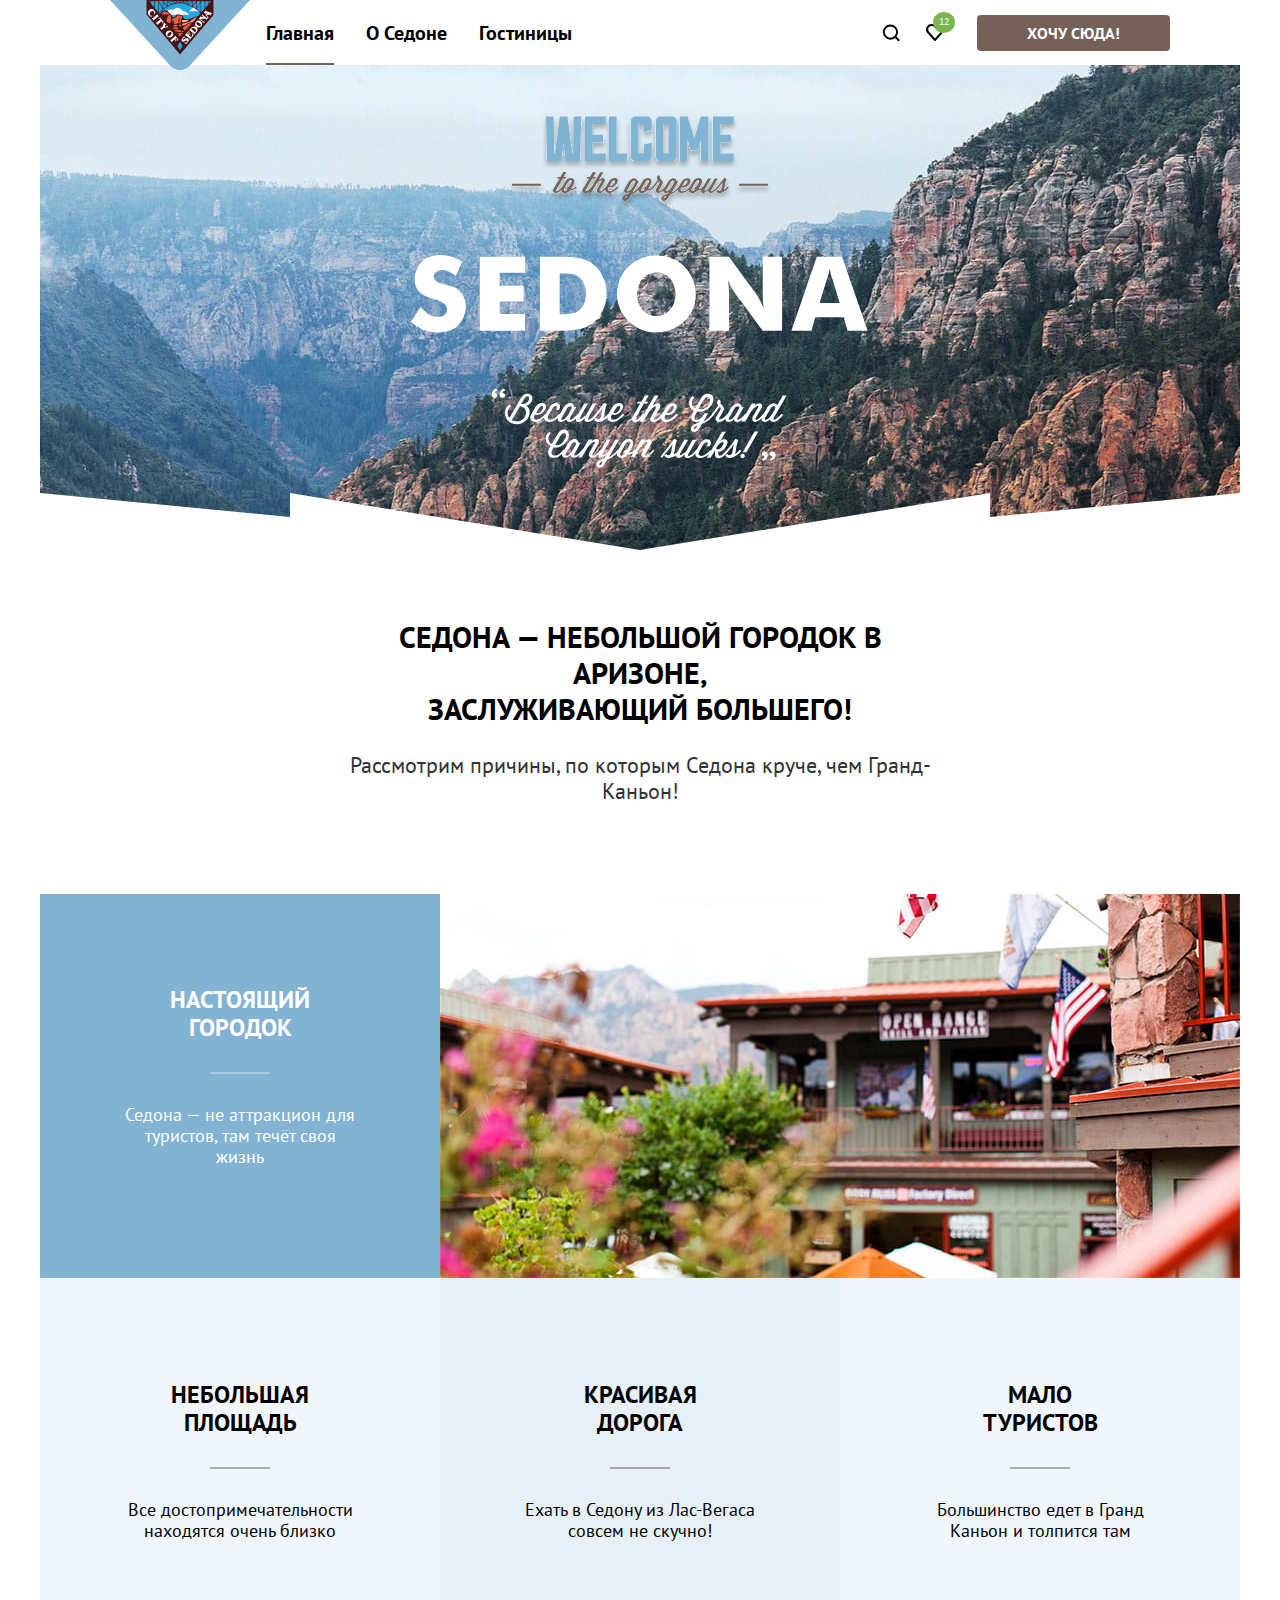
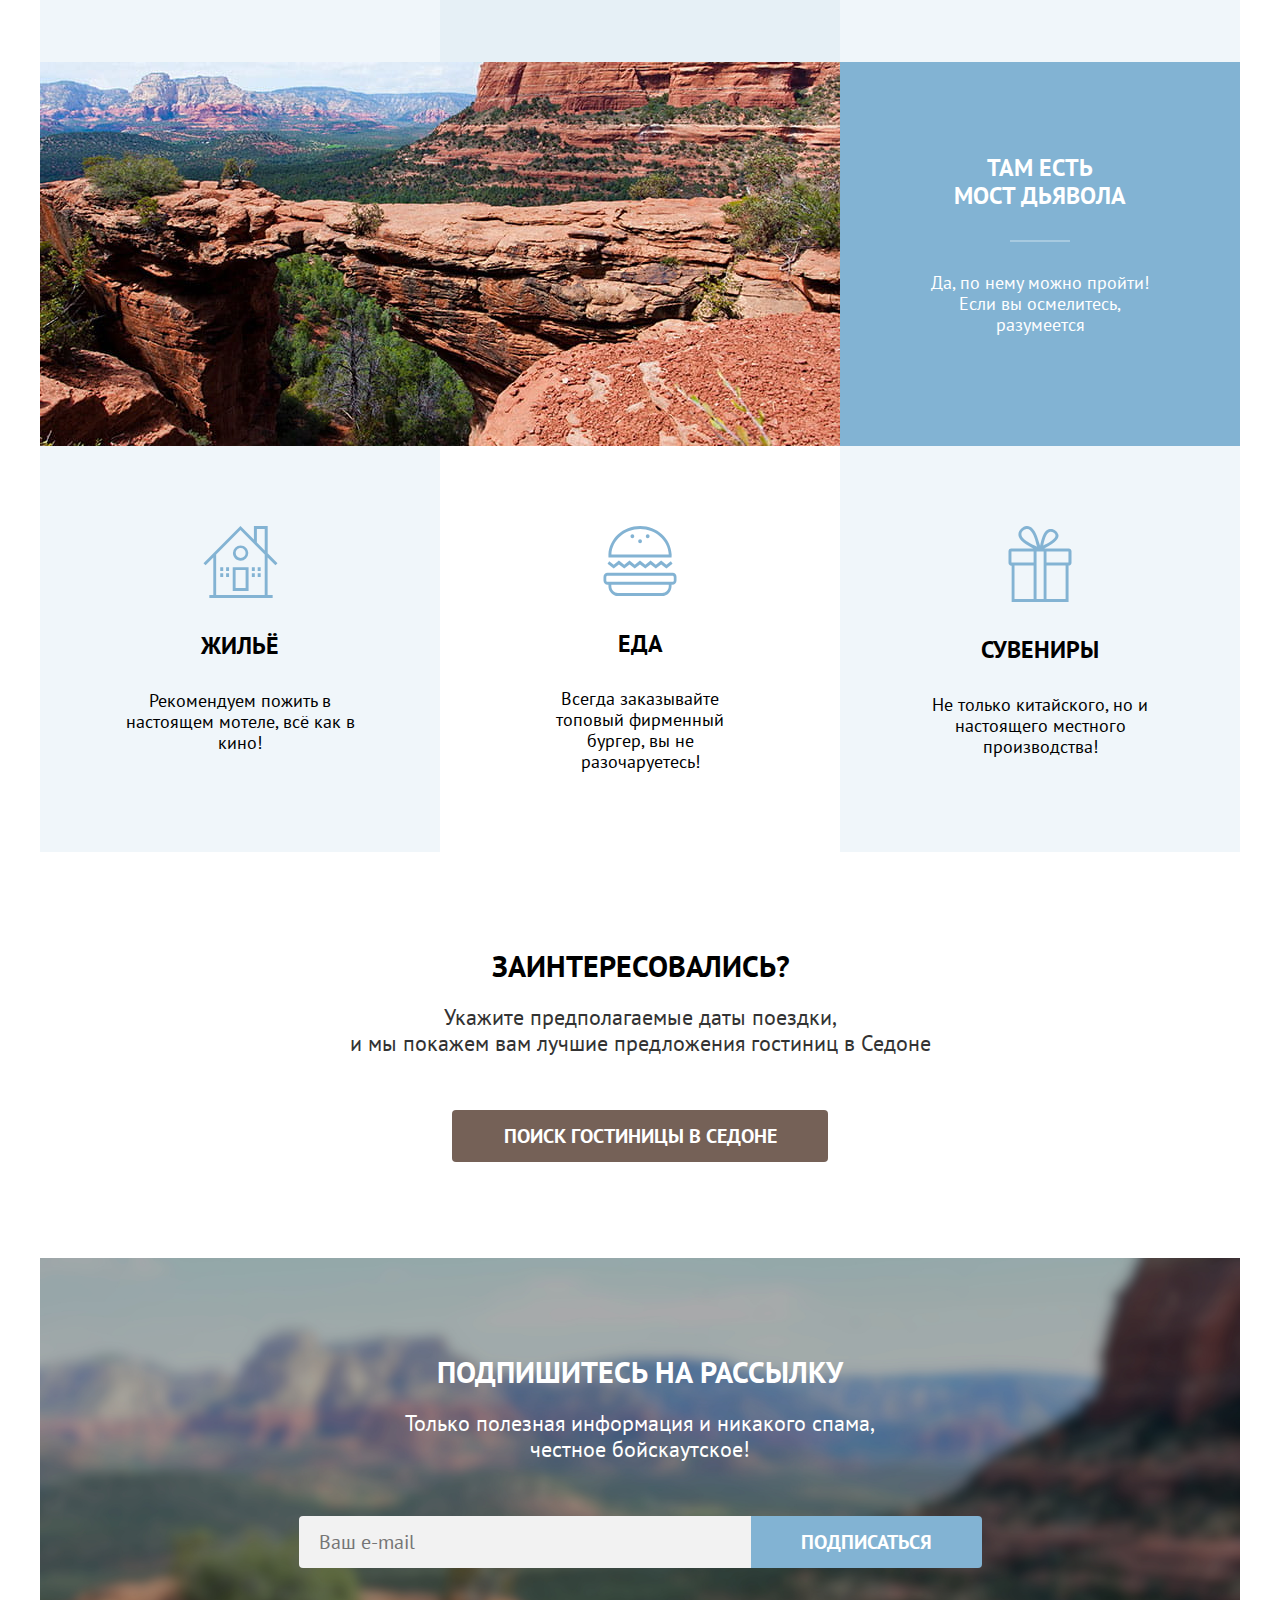
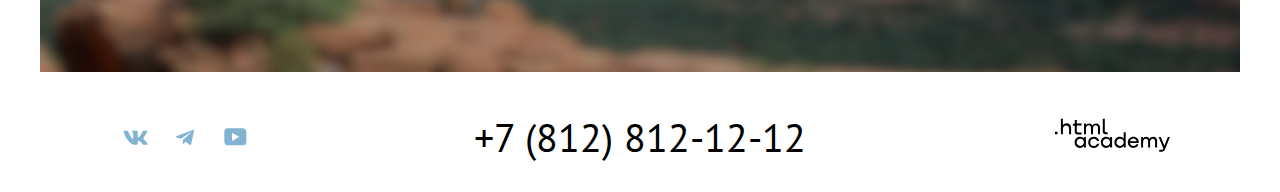
==== index.html @ 61e12a96 "Оформляет слайдер" ====
<!DOCTYPE html>
<html lang="ru">
  <head>
    <meta charset="utf-8" />
    <title>HTML Academy: Седона</title>
    <link rel="stylesheet" href="styles/styles.css" />
  </head>

  <body>
    <header class="main-header">
      <nav class="navigation">
        <ul class="navigation-list">
          <li class="navigation-item">
            <a class="main-header-logo" href="index.html">
              <img
                class="logo"
                src="images/logo-sedona.svg"
                width="140"
                height="70"
                alt="Логотип Седона"
              />
            </a>
          </li>
          <li class="navigation-item">
            <a class="navigation-link navigation-link-current" href="index.html"
              >Главная</a
            >
          </li>
          <li class="navigation-item">
            <a class="navigation-link" href="#">О Седоне</a>
          </li>
          <li class="navigation-item">
            <a class="navigation-link" href="catalog.html">Гостиницы</a>
          </li>
        </ul>
        <ul class="navigation-list navigation-user">
          <li class="navigation-item-icon">
            <a class="navigation-item-link navigation-link-search" href="#">
              <span class="visually-hidden">Поиск</span></a
            >
          </li>
          <li class="navigation-item-icon">
            <a class="navigation-item-link navigation-link-like" href="#"
              ><span class="visually-hidden">Лайк</span>
              <span class="number-green">12</span>
            </a>
          </li>
          <li class="navigation-item">
            <a class="navigation-link-button" href="#">Хочу сюда!</a>
          </li>
        </ul>
      </nav>
    </header>
    <main class="main-container main-index">
      <section class="hero">
        <img
          src="images/welcome.svg"
          width="458px"
          height="352px"
          alt="welcome to the gorgeous Sedona because the grand canyon sucks"
        />
      </section>
      <section class="about">
        <h2>
          Седона — небольшой городок в Аризоне,<br />
          заслуживающий большего!
        </h2>
        <p>Рассмотрим причины, по которым Седона круче, чем Гранд-Каньон!</p>
      </section>
      <section class="description">
        <ul class="description-list">
          <li class="description-item description-item-сity">
            <div class="wrapper-blue-description">
              <h3>Настоящий городок</h3>
              <p>Седона — не аттракцион для туристов, там течёт своя жизнь</p>
            </div>
          </li>
          <li class="description-photo">
            <img
              class="description-images"
              src="images/shop.jpg"
              width="800"
              height="384"
              alt="Заведение Седона"
            />
          </li>
          <li class="description-item-light description-item-square">
            <div class="wrapper-light-description">
              <h3>Небольшая площадь</h3>
              <p>Все достопримечательности находятся очень близко</p>
            </div>
          </li>
          <li class="description-item-light description-item-road">
            <div class="wrapper-light-description">
              <h3>
                Красивая<br />
                дорога
              </h3>
              <p>Ехать в Седону из Лас-Вегаса совсем не скучно!</p>
            </div>
          </li>
          <li class="description-item-light description-item-tourists">
            <div class="wrapper-light-description">
              <h3>
                Мало<br />
                туристов
              </h3>
              <p>Большинство едет в Гранд Каньон и толпится там</p>
            </div>
          </li>
          <li class="description-foto">
            <img
              class="description-images"
              src="images/rock.jpg"
              width="800"
              height="384"
              alt="Горы Седона"
            />
          </li>
          <li class="description-item description-item-bridge">
            <div class="wrapper-blue-description">
              <h3>Там есть <br />мост дьявола</h3>
              <p>Да, по нему можно пройти! Если вы осмелитесь, разумеется</p>
            </div>
          </li>
        </ul>
        <ul class="privilege-list">
          <li class="privilege-item privilege-item-home">
            <img
              src="images/advantages-house.svg"
              class="advantages-image"
              width="75px"
              height="72px"
              alt="home"
            />
            <h3>Жильё</h3>
            <p>Рекомендуем пожить в настоящем мотеле, всё как в кино!</p>
          </li>
          <li class="privilege-item privilege-item-food">
            <img
              src="images/advantages-food.svg"
              class="advantages-image"
              width="74px"
              height="70px"
              alt="food"
            />
            <h3>Еда</h3>
            <p>
              Всегда заказывайте топовый фирменный бургер, вы не разочаруетесь!
            </p>
          </li>
          <li class="privilege-item privilege-item-souvenirs">
            <img
              src="images/advantages-souvenirs.svg"
              class="advantages-image"
              width="64px"
              height="76px"
              alt="souvenirs"
            />
            <h3>Сувениры</h3>
            <p>Не только китайского, но и настоящего местного производства!</p>
          </li>
        </ul>
      </section>
      <section class="search">
        <h2>Заинтересовались?</h2>
        <p>
          Укажите предполагаемые даты поездки,<br />и мы покажем вам лучшие
          предложения гостиниц в Седоне
        </p>
        <a class="search-catalog" href="catalog.html">
          Поиск гостиницы в Седоне
        </a>
      </section>
      <section class="subscription">
        <h2>Подпишитесь на рассылку</h2>
        <p>
          Только полезная информация и никакого спама,<br />
          честное бойскаутское!
        </p>
        <form
          class="subscription-form"
          action="https://echo.htmlacademy.ru"
          method="post"
        >
          <label class="label-email">
            <input
              type="email"
              class="field"
              placeholder="Ваш e-mail"
              required
            />
            <button type="submit" class="subscription-button">
              Подписаться
            </button>
          </label>
        </form>
      </section>
    </main>
    <footer class="main-footer">
      <section class="footer-social">
        <ul class="footer-social-list">
          <li class="footer-social-item footer-social-vk">
            <a class="button-vk-footer button-footer" href="#">
              <svg
                aria-hidden="true"
                focusable="false"
                width="25"
                height="15"
                viewBox="0 0 25 15"
                fill="none"
                xmlns="http://www.w3.org/2000/svg"
              >
                <path
                  class="footer-icon-vk"
                  fill-rule="evenodd"
                  clip-rule="evenodd"
                  d="M24.12 1.8c.16-.54 0-.94-.8-.94H20.7c-.67 0-.98.34-1.15.73 0 0-1.33 3.2-3.22 5.27-.61.6-.9.8-1.23.8-.16 0-.41-.2-.41-.75v-5.1c0-.66-.19-.95-.74-.95H9.82c-.42 0-.67.3-.67.59 0 .62.95.76 1.04 2.51v3.8c0 .83-.15.98-.48.98-.9 0-3.06-3.2-4.34-6.88-.25-.72-.5-1-1.18-1H1.57c-.75 0-.9.34-.9.73 0 .68.89 4.07 4.14 8.55 2.17 3.06 5.23 4.72 8 4.72 1.68 0 1.88-.37 1.88-1v-2.32c0-.74.16-.88.7-.88.38 0 1.05.19 2.6 1.66 1.79 1.75 2.08 2.54 3.08 2.54h2.63c.75 0 1.12-.37.9-1.1-.23-.72-1.08-1.77-2.2-3.02-.62-.71-1.54-1.48-1.82-1.86-.39-.5-.28-.71 0-1.15 0 0 3.2-4.42 3.54-5.93Z"
                  fill="#83B3D3"
                />
              </svg>
              <span class="visually-hidden">Вконтакте</span>
            </a>
          </li>
          <li class="footer-social-item footer-social-telegramm">
            <a class="button-telegramm-footer button-footer" href="#">
              <svg
                aria-hidden="true"
                focusable="false"
                width="18"
                height="16"
                viewBox="0 0 18 16"
                fill="none"
                xmlns="http://www.w3.org/2000/svg"
              >
                <path
                  class="footer-icon-telegramm"
                  d="M16.79.96.84 7.1c-1.09.44-1.08 1.05-.2 1.32l4.1 1.28 9.47-5.98c.44-.27.85-.13.52.17l-7.68 6.93-.28 4.22c.41 0 .6-.2.83-.41l1.99-1.94 4.13 3.06c.77.42 1.31.2 1.5-.71l2.72-12.8c.28-1.1-.43-1.61-1.16-1.28Z"
                  fill="#83B3D3"
                />
              </svg>
              <span class="visually-hidden">Телеграмм</span>
            </a>
          </li>
          <li class="footer-social-item footer-social-youtube">
            <a class="button-youtube-footer button-footer" href="#">
              <svg
                aria-hidden="true"
                focusable="false"
                width="23"
                height="18"
                viewBox="0 0 23 18"
                fill="none"
                xmlns="http://www.w3.org/2000/svg"
              >
                <path
                  class="footer-icon-youtube"
                  d="M18.94.36H3.51C1.65.36.33 1.95.33 3.76v10.09c0 1.91 1.32 3.5 3.18 3.5h15.65c1.64 0 3.17-1.59 3.17-3.4V3.76c-.22-1.8-1.53-3.4-3.39-3.4ZM7.99 12.89V4.82l7.34 4.04-7.34 4.03Z"
                  fill="#83B3D3"
                />
              </svg>
              <span class="visually-hidden">Ютуб</span>
            </a>
          </li>
        </ul>
        <div class="footer-contacts-address">
          <a class="footer-contacts-address-phone" href="tel:+78128121212">
            +7 (812) 812-12-12
          </a>
        </div>
        <div class="footer-link">
          <a class="htmlacademy-link" href="https://htmlacademy.ru/">
            <svg
              aria-hidden="true"
              focusable="false"
              width="115"
              height="34"
              viewBox="0 0 115 34"
              fill="none"
              xmlns="http://www.w3.org/2000/svg"
            >
              <path
                class="logo-link-footer"
                d="M0 13.72v2.6h2.5v-2.6H0ZM11.6 5.32c-1.6 0-2.8.7-3.6 1.7h-.1V.82h-2v15.5h2v-5.3c0-2.1 1.3-3.6 3.3-3.6 1.8 0 2.9 1.4 2.9 3.2v5.7h2v-6.1c.1-3-1.8-4.9-4.5-4.9ZM26.6 5.62h-4.8v-3.7h-2v3.8h-1.9v2h1.9v6c0 1.7 1 2.7 2.7 2.7h4.1v-2h-3.7c-.7 0-1.1-.4-1.1-1.1v-5.7h4.8v-2ZM41.1 5.42c-1.6 0-2.9.8-3.5 2.1h-.1c-.6-1.2-1.8-2.1-3.4-2.1-1.4 0-2.5.8-3.1 1.8h-.1v-1.6H29v10.6h2v-5.4c0-2 1-3.5 2.6-3.5 1.5 0 2.4 1 2.4 2.6v6.3h2v-5.6c0-2.4 1.4-3.3 2.6-3.3 1.5 0 2.4 1 2.4 2.6v6.3h2v-6.5c.1-2.5-1.4-4.3-3.9-4.3ZM47.8 13.52c0 1.7 1 2.7 2.8 2.7h2v-2h-1.7c-.7 0-1.1-.4-1.1-1.1V.82h-2v12.7ZM28.9 20.52c-.9-1.1-2.2-1.8-3.9-1.8-3.1 0-5.4 2.3-5.4 5.6s2.3 5.6 5.4 5.6c1.8 0 3-.8 3.8-1.9h.1v1.6h2v-10.6h-2v1.5Zm-3.6 7.4c-2.2 0-3.6-1.6-3.6-3.6s1.4-3.6 3.6-3.6 3.6 1.6 3.6 3.6c0 1.9-1.4 3.6-3.6 3.6ZM44.2 22.82c-.5-2.4-2.6-4.1-5.4-4.1a5.4 5.4 0 0 0-5.6 5.6c0 3.1 2.2 5.6 5.6 5.6 2.8 0 4.9-1.8 5.4-4.2h-2.1a3.4 3.4 0 0 1-3.3 2.3c-2.2 0-3.6-1.6-3.6-3.6s1.4-3.6 3.6-3.6c1.6 0 2.8 1 3.3 2.2h2.1v-.2ZM55.1 20.52c-.9-1.1-2.2-1.8-3.9-1.8-3.1 0-5.4 2.3-5.4 5.6s2.3 5.6 5.4 5.6c1.8 0 3-.8 3.8-1.9h.1v1.6h2v-10.6h-2v1.5Zm-3.6 7.4c-2.2 0-3.6-1.6-3.6-3.6s1.4-3.6 3.6-3.6 3.6 1.6 3.6 3.6c0 1.9-1.5 3.6-3.6 3.6ZM68.7 20.62c-.9-1.1-2.2-1.9-3.9-1.9-3.1 0-5.4 2.3-5.4 5.6s2.2 5.6 5.4 5.6c1.7 0 3-.8 3.8-1.8h.1v1.5h2v-15.4h-2v6.4Zm-3.6 7.3c-2.2 0-3.6-1.6-3.6-3.6s1.4-3.6 3.6-3.6 3.6 1.6 3.6 3.6c-.1 2-1.5 3.6-3.6 3.6ZM78.3 18.72c-3.3 0-5.5 2.5-5.5 5.6 0 3 2.1 5.6 5.5 5.6 2.5 0 4.5-1.3 5.2-3.6h-2.1c-.5 1-1.6 1.6-3 1.6-1.9 0-3.3-1.3-3.4-2.9h8.8c.2-3.6-2-6.3-5.5-6.3Zm0 1.9c1.7 0 3 1 3.3 2.6h-6.5c.3-1.5 1.5-2.6 3.2-2.6ZM98.2 18.72c-1.6 0-2.9.8-3.6 2h-.1c-.6-1.2-1.8-2-3.4-2-1.4 0-2.5.7-3.1 1.8v-1.5h-1.9v10.6h2v-5.4c0-2 1-3.4 2.6-3.5 1.5 0 2.4 1 2.4 2.6v6.3h2v-5.6c0-2.4 1.4-3.3 2.6-3.3 1.5 0 2.4 1 2.4 2.6v6.3h2v-6.5c.1-2.6-1.4-4.4-3.9-4.4ZM109.4 27.82l-3.6-8.9h-2.2l4.8 11.6c-.3.9-.7 1.2-1.7 1.2h-2.5v2h2.5c1.8 0 2.8-.8 3.5-2.6l4.7-12.2h-2.1l-3.4 8.9Z"
                fill="#000"
              />
            </svg>
          </a>
        </div>
      </section>
    </footer>
  </body>
</html>
---- styles/styles.css ----
* {
  box-sizing: border-box;
}

@font-face {
  font-family: "PT Sans";
  font-style: normal;
  font-weight: 400;
  src: url("../fonts/ptsans-400.woff2") format("woff2");
  font-display: swap;
}

@font-face {
  font-family: "PT Sans";
  font-style: normal;
  font-weight: 700;
  src: url("../fonts/ptsans-700.woff2") format("woff2");
  font-display: swap;
}

body {
  display: flex;
  flex-direction: column;
  min-height: 100%;
  font-family: "PT Sans", sans-serif;
  font-style: normal;
  font-size: 18px;
  line-height: 21px;
  color: #333333;
  background-color: #ffffff;
  width: 1200px;
  margin: 0 auto;
}

.main-header {
  color: #000000;
  background-color: #ffffff;
}

.navigation-link {
  display: block;
  font-family: "PT Sans", sans-serif;
  line-height: 24px;
  font-size: 20px;
  color: #000000;
  background-color: #ffffff;
  font-weight: 700;
  text-align: center;
  text-decoration: none;
  padding: 20px 16px;
}

.navigation-link-button {
  font-size: 16px;
  line-height: 20px;
  font-weight: 700;
  padding: 8px 50px;
  background: #756157;
  border-radius: 4px;
  color: #ffffff;
  text-transform: uppercase;
  text-decoration: none;
  display: block;
  margin-left: 20px;
}

.main-index {
  color: #000000;
  background-color: #ffffff;
}

.description h3 {
  font-size: 24px;
  line-height: 28px;
  text-transform: uppercase;
  margin: 0;
  margin-bottom: 30px;
}

.description p {
  font-size: 18px;
  line-height: 21px;
  margin: 0;
  order: 3;
}

.description-item {
  color: #000000;
  background-color: #82b3d3;
}

.description-wrapper {
  color: #ffffff;
}

.description-item-square {
  background: rgba(131, 179, 211, 0.12);
  width: 400px;
}

.description-item-road {
  background: rgba(131, 179, 211, 0.2);
  width: 400px;
}

.description-item-tourists {
  background: rgba(131, 179, 211, 0.12);
  width: 400px;
}

.description-item-bridge {
  color: #ffffff;
}

.privilege-item-home {
  background: rgba(131, 179, 211, 0.12);
  width: 400px;
}

.privilege-item-food {
  background: #ffffff;
  width: 400px;
}

.privilege-item-souvenirs {
  background: rgba(131, 179, 211, 0.12);
  width: 400px;
}

.search {
  text-align: center;
  width: 1200px;
}

.search h2 {
  color: #000000;
  font-weight: 700;
  font-size: 30px;
  line-height: 36px;
  text-transform: uppercase;
  margin: 96px 452px 20px 452px;
}

.search p {
  color: #333333;
  font-weight: 400;
  font-size: 22px;
  line-height: 26px;
  margin: 20px 304px 54px 304px;
}

.search-catalog {
  display: block;
  color: #ffffff;
  background-color: #756157;
  font-size: 20px;
  line-height: 36px;
  font-weight: 700;
  text-transform: uppercase;
  text-decoration: none;
  padding: 8px 50px;
  border-radius: 4px;
  margin: 54px 412px 96px 412px;
}

.hostel-number {
  font-family: "PT Sans";
  font-style: normal;
  font-weight: 700;
  font-size: 30px;
  line-height: 36px;
  text-transform: uppercase;
  color: #000000;
  margin: 0;
  padding: 0;
  width: 400px;
  margin-right: auto;
}

.hero {
  text-align: center;
  background-image: url(../images/background-divider.svg),
    url(../images/background-welcome-rocks.jpg);
  background-position: bottom;
  background-repeat: no-repeat;
  background-size: 100% auto;
  height: 485px;
}

.about {
  background-color: #ffffff;
  text-align: center;
}

.about h2 {
  color: #000000;
  font-size: 30px;
  line-height: 36px;
  text-transform: uppercase;
  margin: 69px 290px 25px 290px;
}

.about p {
  color: #333333;
  font-size: 22px;
  line-height: 26px;
  margin: 25px 274px 90px 275px;
}

.subscription {
  color: #ffffff;
  background-color: #756157;
  background-image: url("../images/background-subscribe.jpg");
  text-align: center;
  background-size: 100% auto;
  padding: 96px 80px 104px 80px;
}

.subscription h2 {
  font-size: 30px;
  line-height: 36px;
  text-transform: uppercase;
  margin: 0;
  margin-bottom: 20px;
}

.subscription p {
  font-size: 22px;
  line-height: 26px;
  margin: 0;
  margin-bottom: 54px;
}

.main-footer a {
  font-family: "PT Sans", sans-serif;
  color: #000000;
  background-color: #ffffff;
  font-style: normal;
  font-weight: 400;
  text-decoration: none;
}

.footer-contacts-address {
  color: #000000;
  text-align: center;
  text-transform: uppercase;
  font-size: 40px;
  line-height: 40px;
}

.catalog-products {
  color: #ffffff;
  background-color: #756157;
  background-image: url("../images/background-filter.jpg");
  background-repeat: no-repeat;
  background-size: 100% auto;
  padding-left: 70px;
  padding-top: 35px;
  padding-bottom: 70px;
  padding-right: 70px;
}

.inner-header-title {
  font-size: 60px;
  line-height: 78px;
  margin: 0;
}

.appartament-list {
  background-color: #ffffff;
  display: grid;
  grid-template-columns: 340px 340px 340px;
  gap: 20px 20px;
  width: 1060px;
  padding: 0;
  margin: 0 auto;
  margin-bottom: 80px;
  list-style: none;
}

.subscription-catalog {
  background-color: #ffffff;
  text-align: center;
  width: 1200px;
  height: 415px;
}

.subscription-catalog h2 {
  color: #000000;
  font-size: 30px;
  line-height: 36px;
  text-transform: uppercase;
  margin: 0;
  margin-bottom: 20px;
  padding: 0;
}

.subscription-catalog p {
  color: #333333;
  font-size: 22px;
  line-height: 26px;
  margin: 0;
  margin-bottom: 54px;
  padding: 0;
}

.appartament-card {
  border: 1px solid #e6e6e6;
  border-radius: 4px;
  padding: 20px;
}

.appartament-card-button {
  background-color: #756157;
  border-radius: 4px;
  margin-right: 12px;
}

.appartament-card-button-favorites {
  background-color: #82b3d3;
  border-radius: 4px;
  width: 100px;
}

.appartament-card-image {
  display: block;
  margin-bottom: 16px;
}

.pagination {
  background: #ffffff;
  display: flex;
  padding: 0;
  margin: 0;
  list-style: none;
}

.pagination-link {
  font-family: "PT Sans", sans-serif;
  font-style: normal;
  font-weight: 700;
  font-size: 20px;
  line-height: 60px;
  text-decoration: none;
  background: #82b3d3;
  border-radius: 4px;
  color: #ffffff;
  display: inline-block;
  width: 60px;
  height: 60px;
  text-align: center;
  margin-bottom: 8px;
  margin-right: 8px;
}

.subscription-button {
  font-family: "PT Sans", sans-serif;
  font-style: normal;
  font-weight: 700;
  font-size: 20px;
  line-height: 36px;
  text-transform: uppercase;
  background: #82b3d3;
  color: #ffffff;
  padding: 8px 50px;
  border: none;
  border-radius: 0px 4px 4px 0px;
}

.field {
  font-family: "PT Sans", sans-serif;
  font-style: normal;
  font-weight: 400;
  font-size: 20px;
  line-height: 36px;
  color: #000000;
  background: #f2f2f2;
  width: 452px;
  height: 52px;
  border: none;
  border-radius: 4px 0px 0px 4px;
  padding: 12px 20px;
}

.button {
  position: relative;
  font-family: "PT Sans", sans-serif;
  font-style: normal;
  font-weight: 700;
  color: #ffffff;
  text-transform: uppercase;
  font-size: 16px;
  line-height: 20px;
  padding: 8px 8px;
  text-decoration: none;
  border: none;
  display: inline-block;
  margin-bottom: 16px;
  box-sizing: border-box;
  width: 140px;
  text-align: center;
}

.privilege-item {
  padding-top: 80px;
  padding-bottom: 80px;
  padding-left: 85px;
  padding-right: 85px;
}

.button-filter {
  background-color: #82b3d3;
  width: 191px;
  height: 36px;
  border-radius: 4px;
  cursor: pointer;
}

.button-filter-reset {
  background-color: transparent;
  width: 191px;
  height: 36px;
  cursor: pointer;
}

html {
  height: 100%;
}

.main-container {
  flex-grow: 1;
}

.navigation {
  display: flex;
  justify-content: space-between;
}

.navigation-list {
  display: flex;
  flex-wrap: wrap;
  margin: 0;
  margin-left: 70px;
  padding: 0;
  list-style: none;
  align-items: center;
}

.navigation-user {
  margin-right: 70px;
}

.description-item {
  width: 400px;
}

.description-list {
  display: flex;
  flex-wrap: wrap;
  text-align: center;
  padding: 0;
  margin: 0;
  list-style: none;
}

.privilege-list {
  display: flex;
  justify-content: space-between;
  margin: 0;
  padding: 0;
  text-align: center;
  list-style: none;
}

.footer-social {
  display: flex;
  justify-content: space-between;
  align-items: center;
  margin: 0 auto;
  padding: 0;
  width: 1060px;
  margin-top: 40px;
  margin-bottom: 30px;
}

.breadcrumbs {
  position: relative;
  display: flex;
  margin: 0;
  padding: 0;
  list-style-type: none;
  margin-bottom: 40px;
  margin-top: 8px;
}

.catalog-filter {
  display: flex;
  margin: 0;
  padding: 0;
}

.main-inner {
  width: 1200px;
  margin: 0 auto;
}

.description-item-сity {
  color: #ffffff;
}

.catalog-filter-group {
  width: 150px;
  margin: 0;
  padding: 0;
  margin-right: 70px;
  padding-top: 32px;
  border: none;
}

.catalog-filter-list {
  list-style: none;
  padding: 0;
  margin: 0;
}

.hero img {
  margin-top: 51px;
}

.visually-hidden {
  position: absolute;
  width: 1px;
  height: 1px;
  margin: -1px;
  padding: 0;
  border: 0;
  clip: rect(0 0 0 0);
  overflow: hidden;
}

.footer-social-list {
  display: flex;
  flex-wrap: wrap;
  padding: 0;
  margin: 0;
  list-style: none;
  width: 350px;
}

.footer-social-item {
  width: 50px;
  height: 50px;
}

.wrapper-button {
  display: flex;
  flex-direction: column;
}

.wrapper-select {
  display: flex;
  margin-bottom: 40px;
}

.select-control {
  width: 292px;
  height: 49px;
  border: 2px solid #e5e5e5;
  border-radius: 4px;
  margin-right: 70px;
}

.button-select {
  position: relative;
  width: 48px;
  height: 48px;
  border: 2px solid #e5e5e5;
  border-radius: 4px;
}

.button-select:not(:last-child) {
  margin-right: 8px;
}

.appartament-card-link {
  text-decoration: none;
}

.appartament-card-title {
  margin: 0;
  color: #000000;
  font-size: 24px;
  line-height: 28px;
  font-weight: 700;
  margin-bottom: 16px;
  text-align: left;
}

.wrapper-price {
  display: flex;
  justify-content: space-between;
  margin: 0;
  padding: 0;
  margin-bottom: 16px;
}

.appartament-card-apartments {
  margin: 0;
  padding: 0;
}

.appartament-card-price {
  margin: 0;
  padding: 0;
}

.subscription-catalog-container {
  padding-top: 96px;
}

.footer-link {
  width: 350px;
  text-align: right;
}

.main-header-logo {
  width: 140px;
  height: 61px;
  display: inline-block;
}

.logo {
  position: absolute;
}

.description-images {
  display: block;
}

.wrapper-iner-list {
  padding: 50px 70px 60px 70px;
  position: relative;
}

.navigation-link-search {
  background-image: url("../images/search.svg");
  background-size: 18px 18px;
}

.navigation-link-like {
  background-image: url("../images/icon-heart.svg");
  background-size: 18px 17px;
  position: relative;
}

.navigation-item-link {
  display: block;
  background-color: #ffffff;
  background-repeat: no-repeat;
  background-position: center;
  width: 44px;
  height: 64px;
}

.navigation-link-current::before {
  position: absolute;
  right: 16px;
  left: 16px;
  bottom: 0;
  height: 2px;
  background-color: #756257;
  content: "";
}

.navigation-item {
  position: relative;
}

.label-email {
  display: flex;
  justify-content: center;
}

.navigation-item-icon {
  width: 44px;
  height: 64px;
}

.advantages-image {
  margin-bottom: 30px;
}

.select-button-icon {
  position: absolute;
  top: 0;
  left: 0;
  bottom: 0;
  right: 0;
  margin: auto;
}

.button-select-current {
  border: 2px solid #000000;
}

.button-select:hover {
  border: 2px solid #000000;
}

.button-select:focus {
  border: 2px solid #68a2ca;
}

.button-select:active {
  border: 2px solid #000000;
}

.footer-contacts-address-phone:hover {
  color: #756157;
}

.footer-contacts-address-phone:focus {
  color: #756157;
}

.footer-contacts-address-phone:active {
  color: rgba(117, 97, 87, 0.3);
  box-shadow: 0px 4px 4px rgba(0, 0, 0, 0.25);
}

.navigation-link-button:hover {
  background: #615048;
  border-radius: 4px;
}

.navigation-link-button:focus {
  background: #615048;
  border-radius: 4px;
}

.navigation-link-button:active {
  background: #756157;
  color: rgba(255, 255, 255, 0.3);
}

.search-catalog:hover {
  background: #615048;
  border-radius: 4px;
}

.search-catalog:focus {
  background: #615048;
  border-radius: 4px;
}

.search-catalog:active {
  background: #756157;
  color: rgba(255, 255, 255, 0.3);
}

.subscription-button:hover {
  background: #68a2ca;
  border-radius: 4px;
}

.subscription-button:focus {
  background: #68a2ca;
  border-radius: 4px;
}

.subscription-button:active {
  background: #82b3d3;
  color: rgba(255, 255, 255, 0.3);
}

.button-vk-footer:hover .footer-icon-vk {
  fill: #68a2ca;
}

.button-vk-footer:focus .footer-icon-vk {
  fill: #68a2ca;
}

.button-vk-footer:active .footer-icon-vk {
  fill: rgba(104, 162, 202, 0.3);
}

.button-telegramm-footer:hover .footer-icon-telegramm {
  fill: #68a2ca;
}

.button-telegramm-footer:focus .footer-icon-telegramm {
  fill: #68a2ca;
}

.button-telegramm-footer:active .footer-icon-telegramm {
  fill: rgba(104, 162, 202, 0.3);
}

.button-youtube-footer:hover .footer-icon-youtube {
  fill: #68a2ca;
}

.button-youtube-footer:focus .footer-icon-youtube {
  fill: #68a2ca;
}

.button-youtube-footer:active .footer-icon-youtube {
  fill: rgba(104, 162, 202, 0.3);
}

.appartament-card-button:hover {
  background: #615048;
}

.appartament-card-button:focus {
  background: #615048;
}

.appartament-card-button:active {
  background: #756157;
  color: rgba(255, 255, 255, 0.3);
}

.appartament-card-button-favorites:hover {
  background: #68a2ca;
}

.appartament-card-button-favorites:focus {
  background: #68a2ca;
}

.appartament-card-button-favorites:active {
  background: #82b3d3;
  color: rgba(255, 255, 255, 0.3);
}

.button-filter:hover {
  background: #68a2ca;
}

.button-filter:focus {
  background: #68a2ca;
}

.button-filter:active {
  background: #82b3d3;
  color: rgba(255, 255, 255, 0.3);
}

.button-filter-reset:hover {
  opacity: 0.6;
  color: #ffffff;
}

.button-filter-reset:focus {
  border: 3px solid #83b3d3;
  border-radius: 4px;
}

.button-filter-reset:active {
  color: rgba(255, 255, 255, 0.3);
}

.wrapper-blue-description {
  display: grid;
  padding-top: 92px;
  padding-right: 85px;
  padding-bottom: 111px;
  padding-left: 85px;
}

.wrapper-light-description {
  display: grid;
  padding-top: 103px;
  padding-right: 85px;
  padding-bottom: 121px;
  padding-left: 85px;
}

.wrapper-light-description::before {
  order: 2;
  margin-right: 85px;
  margin-left: 85px;
  border-bottom: 2px solid rgba(0, 0, 0, 0.3);
  content: "";
  margin-bottom: 30px;
}

.wrapper-blue-description::before {
  order: 2;
  margin-right: 85px;
  margin-left: 85px;
  border-bottom: 2px solid rgba(255, 255, 255, 0.3);
  content: "";
  margin-bottom: 30px;
}

.htmlacademy-link:hover .logo-link-footer {
  fill: #756157;
}

.htmlacademy-link:focus .logo-link-footer {
  fill: #756157;
}

.htmlacademy-link:active .logo-link-footer {
  fill: rgba(117, 97, 87, 0.3);
}

.button-footer {
  width: 50px;
  height: 50px;
  display: flex;
  justify-content: center;
  align-items: center;
}

.breadcrumbs-link:hover .breadcrumbs-link-icon {
  fill: rgba(255, 255, 255, 0.6);
}

.breadcrumbs-link:focus .breadcrumbs-link-icon {
  fill: #ffffff;
}

.breadcrumbs-link:active .breadcrumbs-link-icon {
  fill: rgba(255, 255, 255, 0.3);
}

.breadcrumbs-link:hover {
  color: rgba(255, 255, 255, 0.6);
}

.breadcrumbs-link:focus {
  color: #ffffff;
}

.breadcrumbs-link:active {
  color: rgba(255, 255, 255, 0.3);
}

.breadcrumbs-item {
  margin-right: 28px;
  position: relative;
}

.select-control:hover {
  border: 2px solid #68a2ca;
  border-radius: 4px;
}

.select-control:focus {
  border: 2px solid #68a2ca;
  border-radius: 4px;
}

.select-control:active {
  border: 2px solid #3f5e72;
  border-radius: 4px;
}

.select-control:disabled {
  border: 2px solid rgba(0, 0, 0, 0.3);
  border-radius: 4px;
}

.breadcrumbs-item::before {
  position: absolute;
  right: -17px;
  top: 5px;
  height: 20px;
  width: 8px;
  background-image: url("../images/icon-arrow.svg");
  background-repeat: no-repeat;
  content: "";
}

.breadcrumbs-item:last-child::before {
  content: none;
}

.hotel-rating {
  display: flex;
  justify-content: space-between;
  align-items: center;
  width: 300px;
  height: 37px;
  margin: 0;
  padding: 0;
}

.rating-number {
  font-family: "PT Sans";
  font-style: normal;
  font-weight: 400;
  font-size: 16px;
  line-height: 20px;
  text-transform: uppercase;
  background: #f2f2f2;
  border-radius: 4px;
  margin: 0;
  padding: 9px 22px 8px 23px;
}

.star-icon {
  width: 18px;
  height: 17px;
  margin-right: 6px;
}

.star-icon:last-child {
  margin: 0;
}

.hotel-stars {
  margin: 0;
  padding: 0;
  width: 140px;
  height: 37px;
  display: flex;
  align-items: center;
}

.appartament-card-button-favorites-current {
  background: #7db54f;
  border-radius: 4px;
}

.appartament-card-button-favorites-current:hover {
  background: #6c9e42;
  border-radius: 4px;
}

.appartament-card-button-favorites-current:focus {
  background: #6c9e42;
  border-radius: 4px;
}

.appartament-card-button-favorites-current:active {
  background: #7db54f;
  border-radius: 4px;
  color: rgba(255, 255, 255, 0.3);
}

.pagination-link:hover {
  background: #68a2ca;
}

.pagination-link:focus {
  background: #68a2ca;
}

.pagination-link:active {
  background: #82b3d3;
  color: rgba(255, 255, 255, 0.3);
}

.pagination-link-current {
  background: #f2f2f2;
}

.pagination-link-current:hover {
  background: #f2f2f2;
}

.pagination-link-current:focus {
  background: #f2f2f2;
}

.pagination-link-current:active {
  background: #f2f2f2;
}

.pagination::before {
  content: "";
  position: absolute;
  border: 1px solid #e6e6e6;
  width: 1060px;
  top: 1084px;
  transform: rotate(180deg);
}

.number-like {
  list-style-type: none;
  text-decoration: none;
}

.number-green {
  position: absolute;
  right: 2px;
  bottom: 32px;
}

.breadcrumbs-link {
  display: flex;
  align-items: center;
  height: 21px;
  width: 13px;
}

.number-green {
  display: flex;
  justify-content: center;
  align-items: center;
  left: 20px;
  top: 11px;
  font-size: 10px;
  line-height: 10px;
  background-color: #7db54f;
  border-radius: 50%;
  color: #ffffff;
}

.range-scale {
  position: relative;
  height: 4px;
  background-color: #6d6d6e;
}

.range-bar {
  position: absolute;
  height: 4px;
  background-color: #ffffff;
}

.range-toggle {
  position: absolute;
  width: 20px;
  height: 20px;
  background: #ffffff;
  border-radius: 5px;
  border: none;
  cursor: pointer;
}

.toggle-min {
  top: -8px;
  left: 0px;
}

.toggle-max {
  top: -8px;
  right: -21px;
}

.range-toggle:hover {
  box-shadow: 0px 4px 10px rgba(0, 0, 0, 0.25);
}

.range-toggle:focus {
  border: 3px solid #83b3d3;
  box-shadow: 0px 4px 10px rgba(0, 0, 0, 0.25);
}

.range-toggle:active {
  border: 2px solid #83b3d3;
  box-shadow: 0px 7px 15px rgba(0, 0, 0, 0.4);
}

.range-input::-webkit-outer-spin-button,
.range-input::-webkit-inner-spin-button {
  appearance: none;
  margin: 0;
}

.catalog-filter-label {
  display: flex;
}

.range-wrapper-inputs {
  display: flex;
  margin-bottom: 36px;
}

.range-input {
  font-family: "PT Sans";
  font-style: normal;
  font-weight: 700;
  font-size: 18px;
  line-height: 24px;
  width: 143px;
  height: 48px;
  background: #f2f2f2;
  padding: 12px 20px;
  border-radius: 4px 0px 0px 4px;
  border: none;
}

.range-input:hover {
  background: #e6e6e6;
}

.range-input:focus {
  background: #e6e6e6;
  border: 3px solid #83b3d3;
}

.range-input:active {
  background: #f2f2f2;
  border: 2px solid #000000;
}

.catalog-filter-group-margin {
  margin-left: 70px;
}

.control-mark {
  position: absolute;
  left: 0;
  width: 20px;
  height: 20px;
  background: #ffffff;
  border-radius: 4px;
}

.control {
  position: relative;
  display: block;
}

.control:hover .control-mark {
  background-color: #9195c6;
}

.control-input:disabled + .control-mark {
  background: #ffffff;
}
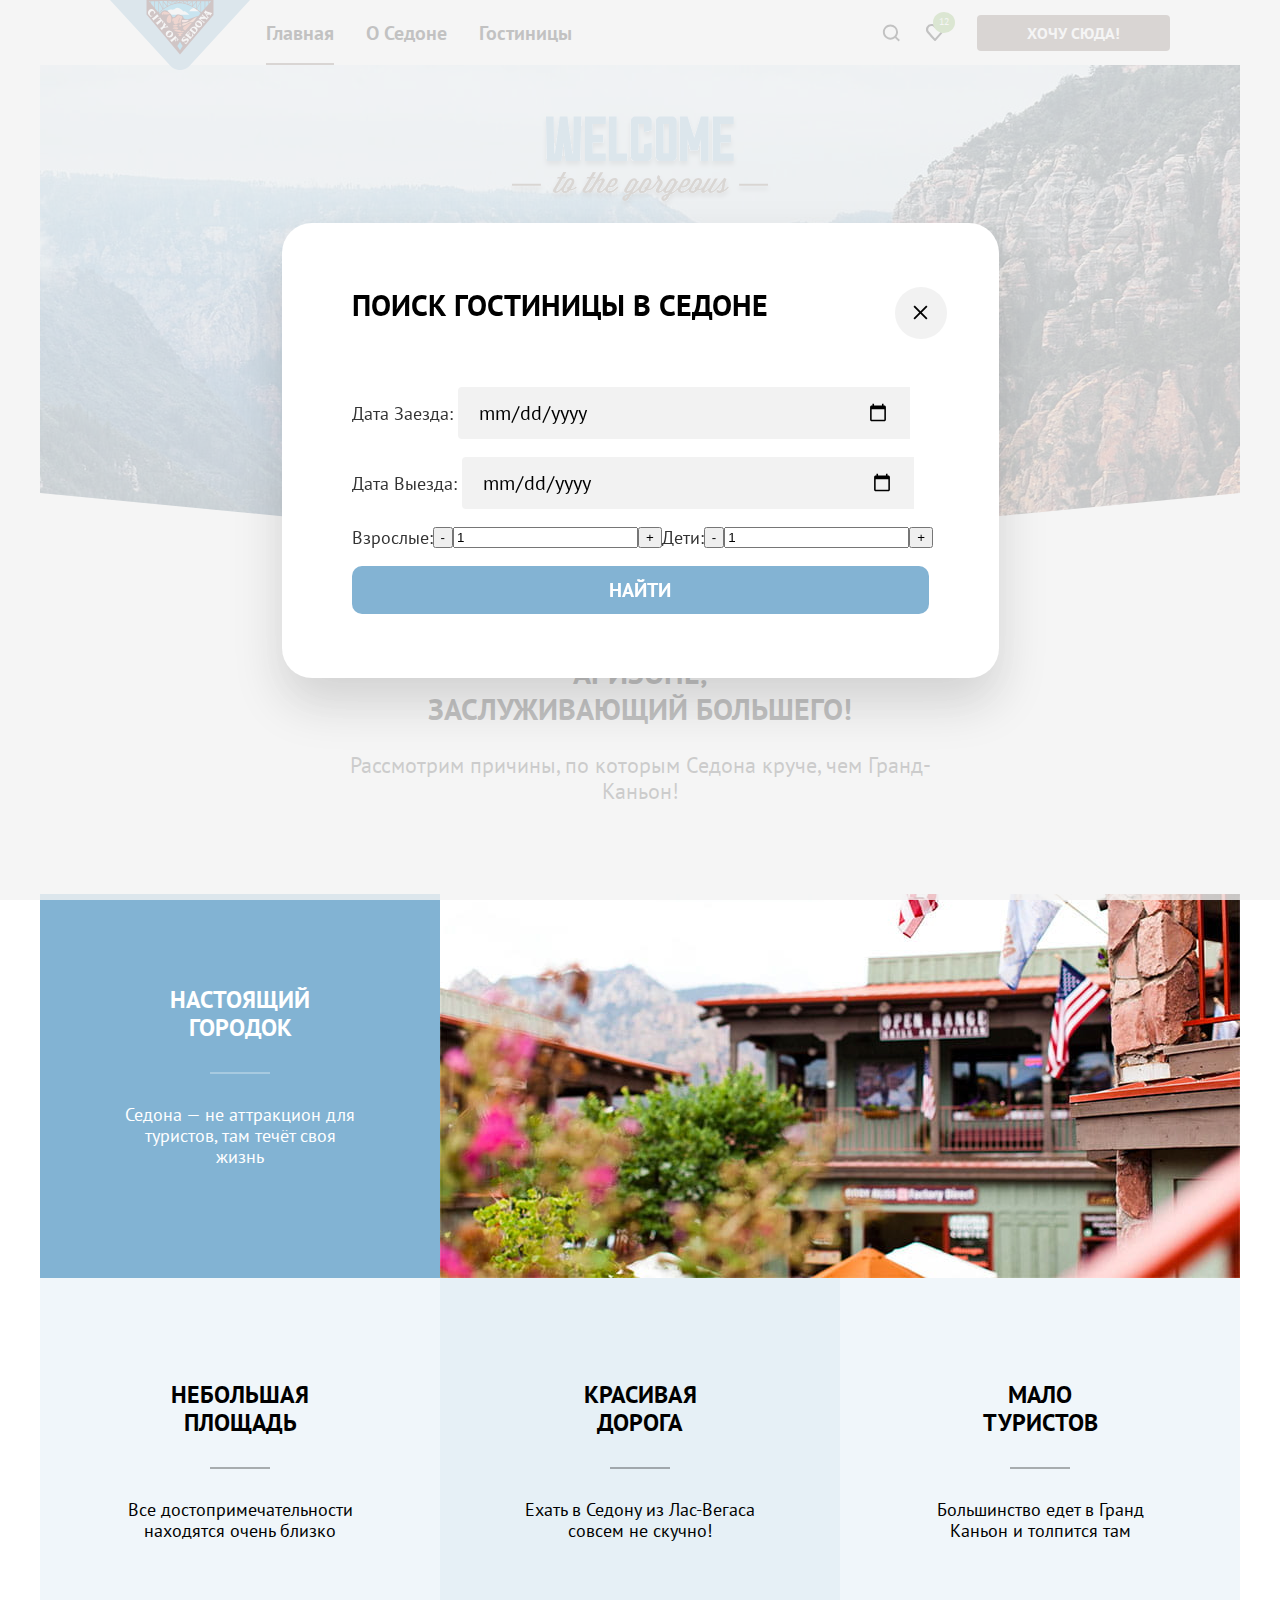
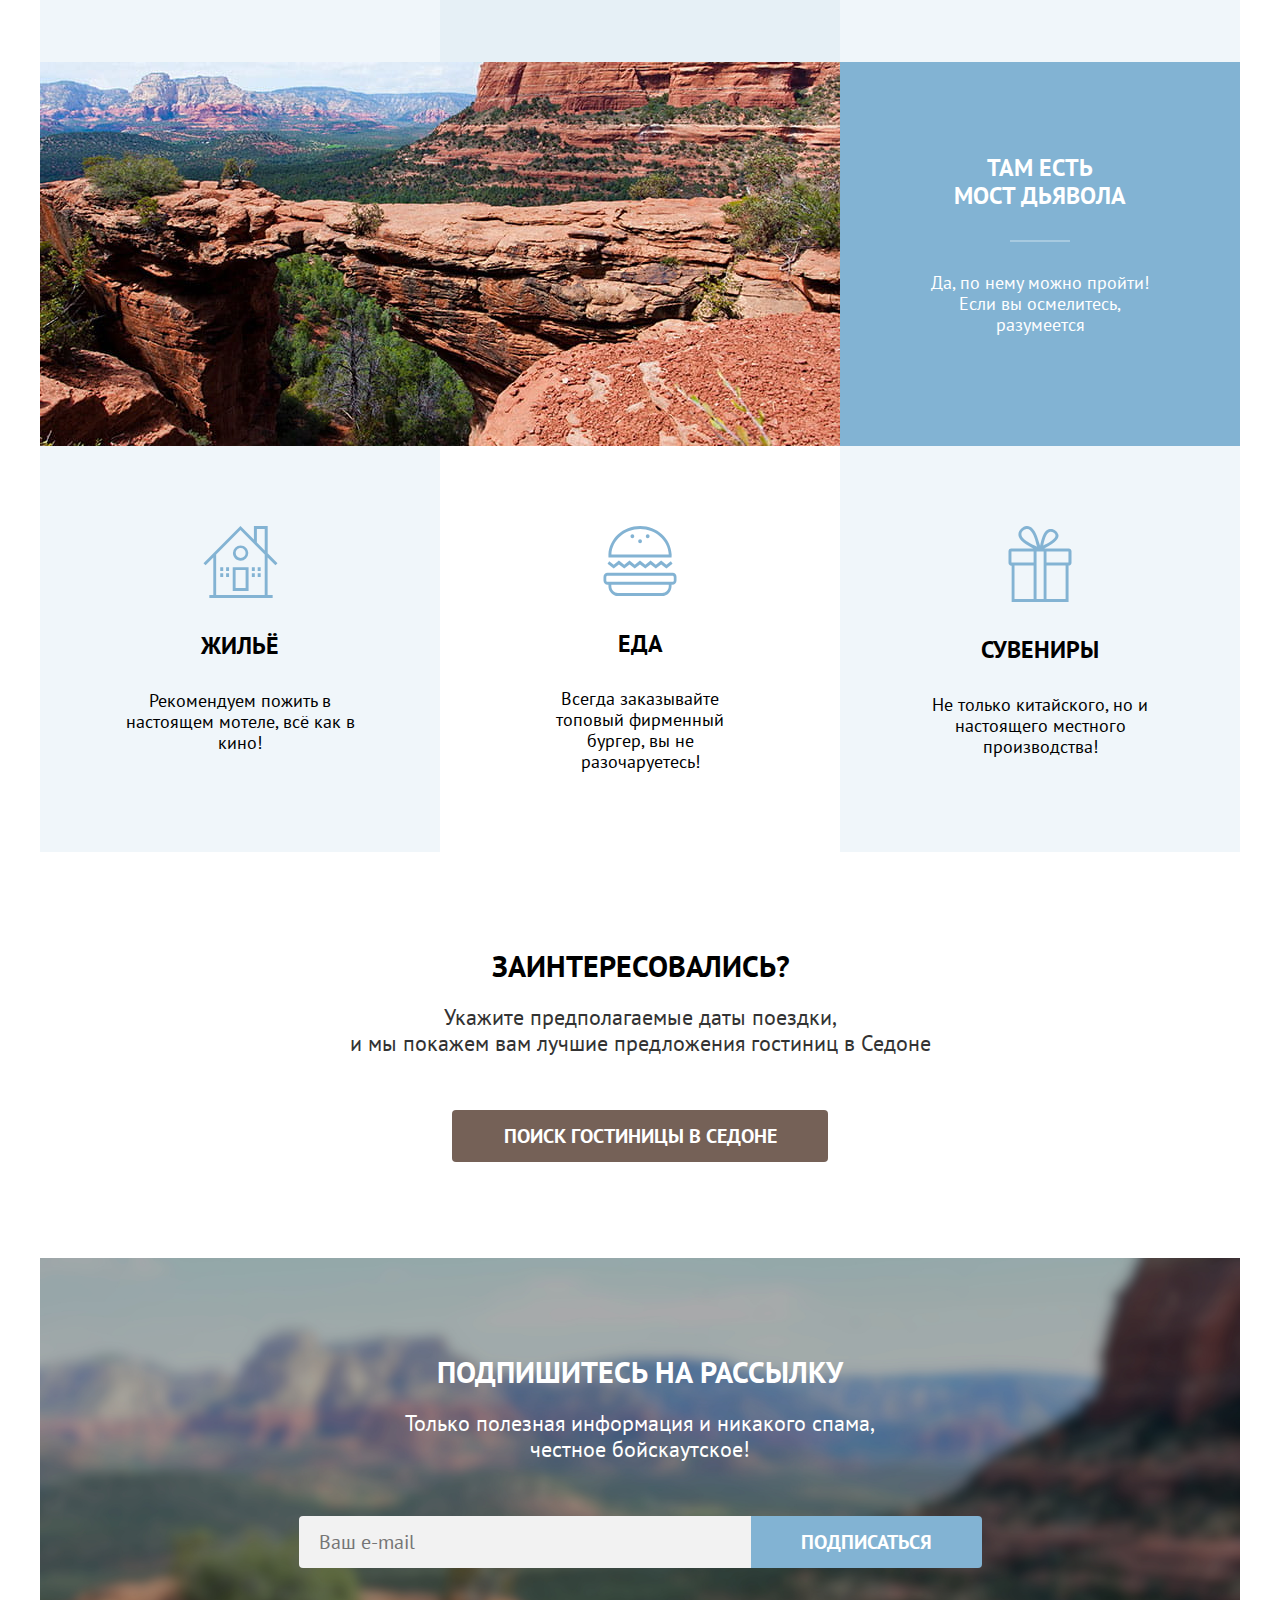
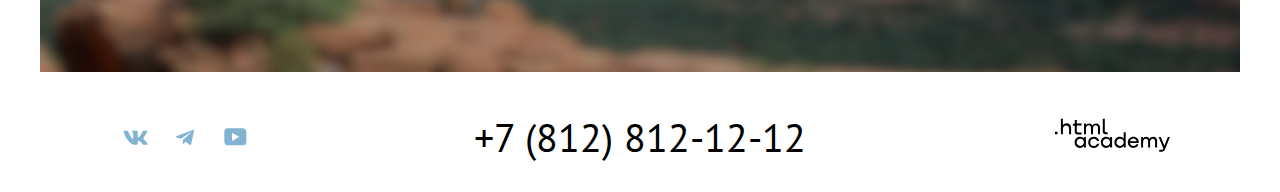
==== commit e91b1269: "Оформляет модальное окно" ====
--- a/index.html
+++ b/index.html
@@ -289,5 +289,70 @@
         </div>
       </section>
     </footer>
+    <div class="modal-container modal-container-close">
+      <div class="modal modal-auth">
+        <button class="modal-close-button">
+          <span class="visually-hidden">Закрыть</span>
+        </button>
+        <section class="modal-content">
+          <h2 class="modal-title">Поиск гостиницы в Седоне</h2>
+          <form
+            class="auth-form"
+            action="https://echo.htmlacademy.ru/"
+            method="post"
+          >
+            <p class="field-group">
+              <label class="date" for="auth-start">Дата Заезда:</label>
+              <input
+                class="auth-form-field field"
+                type="date"
+                id="auth-start"
+                name="auth-start"
+                value="27.04.2020"
+                min="01.01.2021"
+                max="01.01.2031"
+              />
+            </p>
+            <p class="field-group">
+              <label class="date" for="auth-departure">Дата Выезда:</label>
+              <input
+                class="auth-form-field field"
+                type="date"
+                id="auth-departure"
+                name="auth-departure"
+                value="01.09.2021"
+                min="01.01.2021"
+                max="01.01.2031"
+              />
+            </p>
+            <p class="quantity-number">
+              <label class="number-grown" for="auth-grown">Взрослые:</label>
+              <button class="button-minus">-</button>
+              <input
+                class="quantity"
+                type="text"
+                id="auth-grown"
+                name="auth-grown"
+                value="1"
+                data-max-count="5"
+              />
+              <button class="button-plus">+</button>
+              <label class="number-children" for="auth-children">Дети:</label>
+              <button class="button-minus">-</button>
+              <input
+                class="quantity"
+                type="text"
+                id="auth-children"
+                name="auth-children"
+                value="1"
+                data-max-count="5"
+              />
+              <button class="button-plus">+</button>
+            </p>
+            <button class="auth-form-button" type="submit">Найти</button>
+          </form>
+        </section>
+      </div>
+    </div>
   </body>
 </html>
--- a/styles/styles.css
+++ b/styles/styles.css
@@ -563,6 +563,12 @@
 }
 
 .select-control {
+  font-family: "PT Sans";
+  font-style: normal;
+  font-weight: 400;
+  font-size: 18px;
+  line-height: 21px;
+  padding: 10px;
   width: 292px;
   height: 49px;
   border: 2px solid #e5e5e5;
@@ -1171,6 +1177,7 @@
 .range-wrapper-inputs {
   display: flex;
   margin-bottom: 36px;
+  gap: 2px;
 }
 
 .range-input {
@@ -1191,16 +1198,6 @@
   background: #e6e6e6;
 }
 
-.range-input:focus {
-  background: #e6e6e6;
-  border: 3px solid #83b3d3;
-}
-
-.range-input:active {
-  background: #f2f2f2;
-  border: 2px solid #000000;
-}
-
 .catalog-filter-group-margin {
   margin-left: 70px;
 }
@@ -1220,9 +1217,120 @@
 }
 
 .control:hover .control-mark {
-  background-color: #9195c6;
+  background: rgb(252, 252, 252);
+  opacity: 0.6;
 }
 
 .control-input:disabled + .control-mark {
   background: #ffffff;
 }
+
+.control-input[type="checkbox"]:checked + .control-mark {
+  background-image: url("../images/filter-control-arrow.svg");
+  background-repeat: no-repeat;
+  background-position: center;
+}
+
+.range-input-transform {
+  border-radius: 0px 4px 4px 0px;
+}
+
+.catalog-filter-item:not(:last-child) {
+  margin-bottom: 16px;
+}
+
+.control-input[type="radio"] + .control-mark {
+  border-radius: 50%;
+}
+
+.control-input[type="radio"]:checked + .control-mark::before {
+  position: absolute;
+  top: 5px;
+  left: 5px;
+  width: 10px;
+  height: 10px;
+  background: #3f5e72;
+  border-radius: 50%;
+  content: "";
+}
+
+.modal-container {
+  position: fixed;
+  top: 0;
+  left: 0;
+  display: flex;
+  width: 100%;
+  height: 100%;
+  background: rgba(242, 242, 242, 0.8);
+}
+
+.modal {
+  position: relative;
+  margin: auto;
+  padding: 64px 70px;
+  background-color: #ffffff;
+  box-shadow: 0px 25px 50px rgba(0, 0, 0, 0.15);
+  border-radius: 30px;
+}
+
+.modal-auth {
+  width: 717px;
+}
+
+.modal-close-button {
+  position: absolute;
+  padding: 0;
+  left: 613px;
+  top: 64px;
+  width: 52px;
+  height: 52px;
+  border-radius: 50%;
+  background-color: #f2f2f2;
+  border: none;
+  background-image: url("../images/modal-icon.svg");
+  background-repeat: no-repeat;
+  background-position: center;
+  cursor: pointer;
+}
+
+.modal-title {
+  margin: 0;
+  margin-bottom: 64px;
+  font-family: "PT Sans";
+  font-style: normal;
+  font-weight: 700;
+  font-size: 30px;
+  line-height: 36px;
+  text-transform: uppercase;
+  color: #000000;
+}
+
+.auth-form-button {
+  display: flex;
+  flex-direction: column;
+  justify-content: center;
+  align-items: center;
+  padding: 18px 77px;
+  background: #83b3d3;
+  border-radius: 10px;
+  border: none;
+  width: 577px;
+  height: 48px;
+  cursor: pointer;
+  font-family: "PT Sans";
+  font-style: normal;
+  font-weight: 700;
+  font-size: 20px;
+  line-height: 24px;
+  text-transform: uppercase;
+  color: #ffffff;
+}
+
+.modal-container-close {
+  displa: none;
+}
+
+.quantity-number {
+  display: flex;
+  justify-content: space-between;
+}
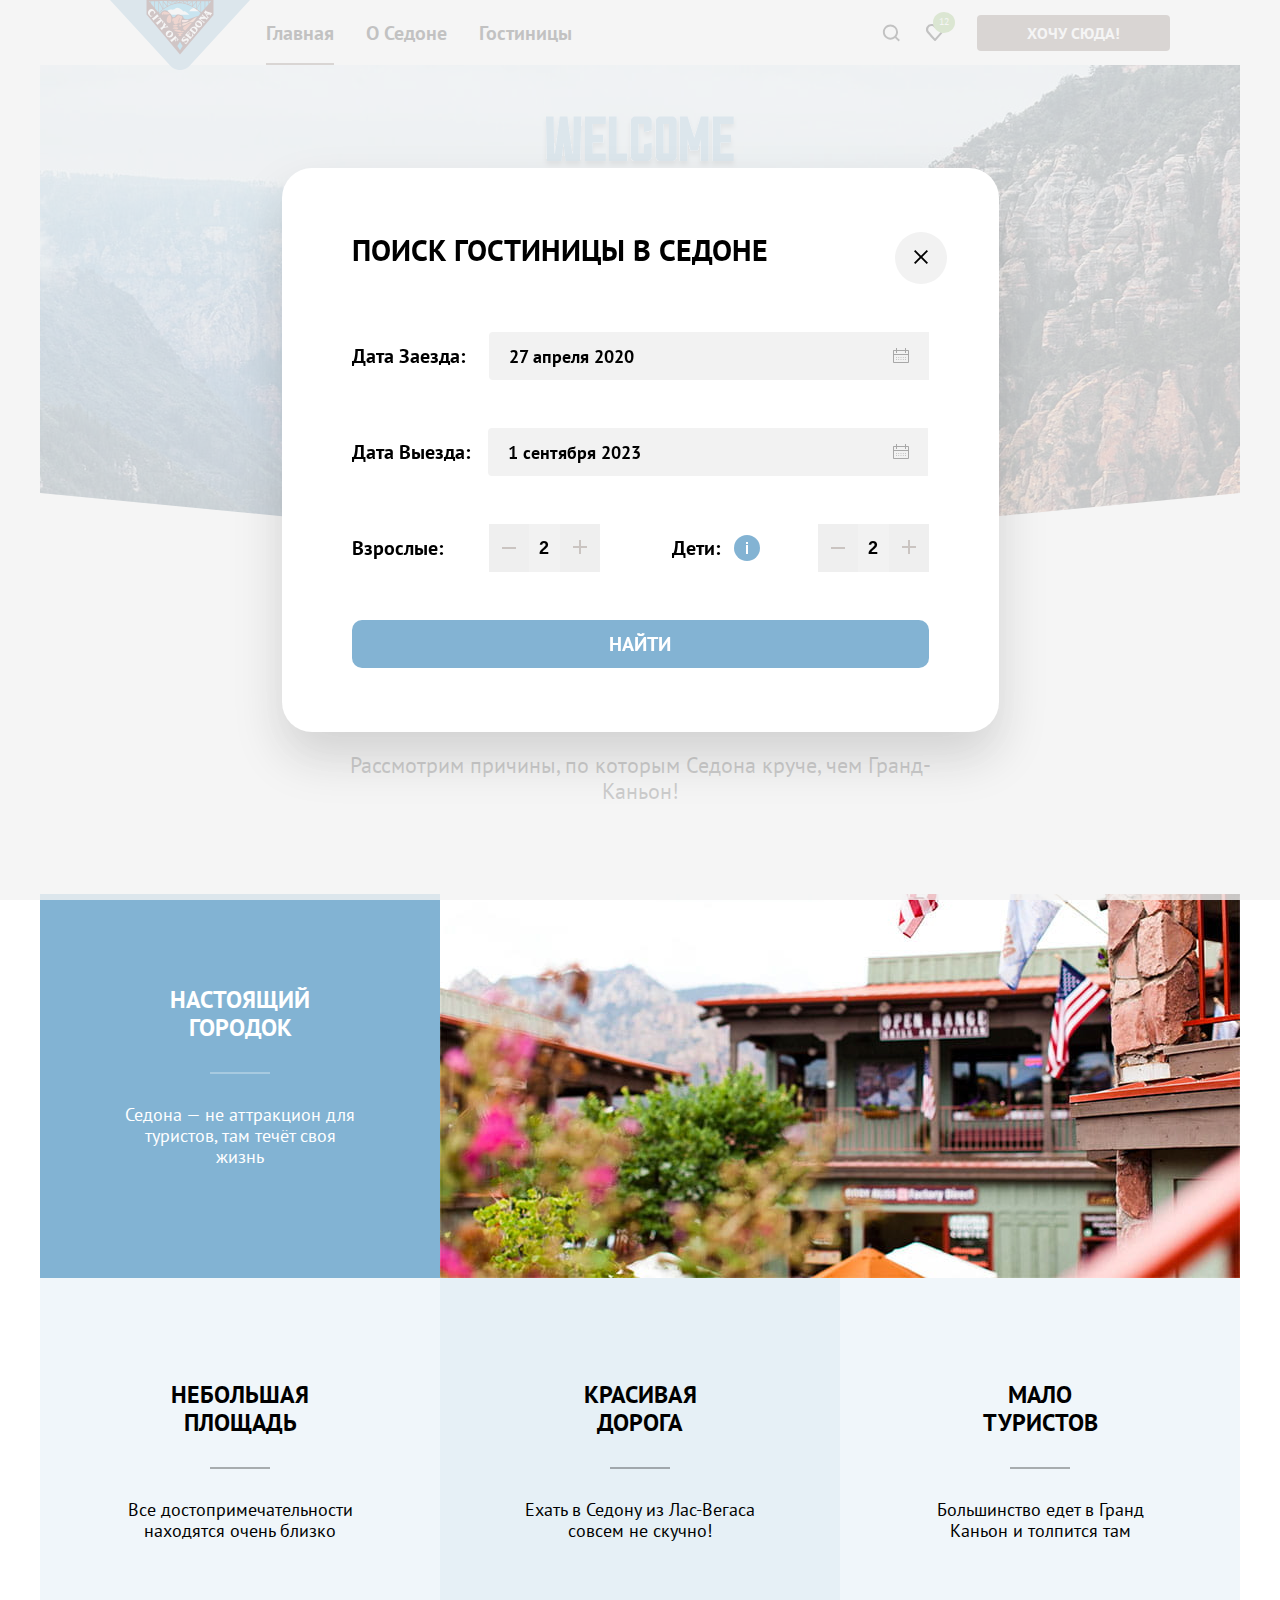
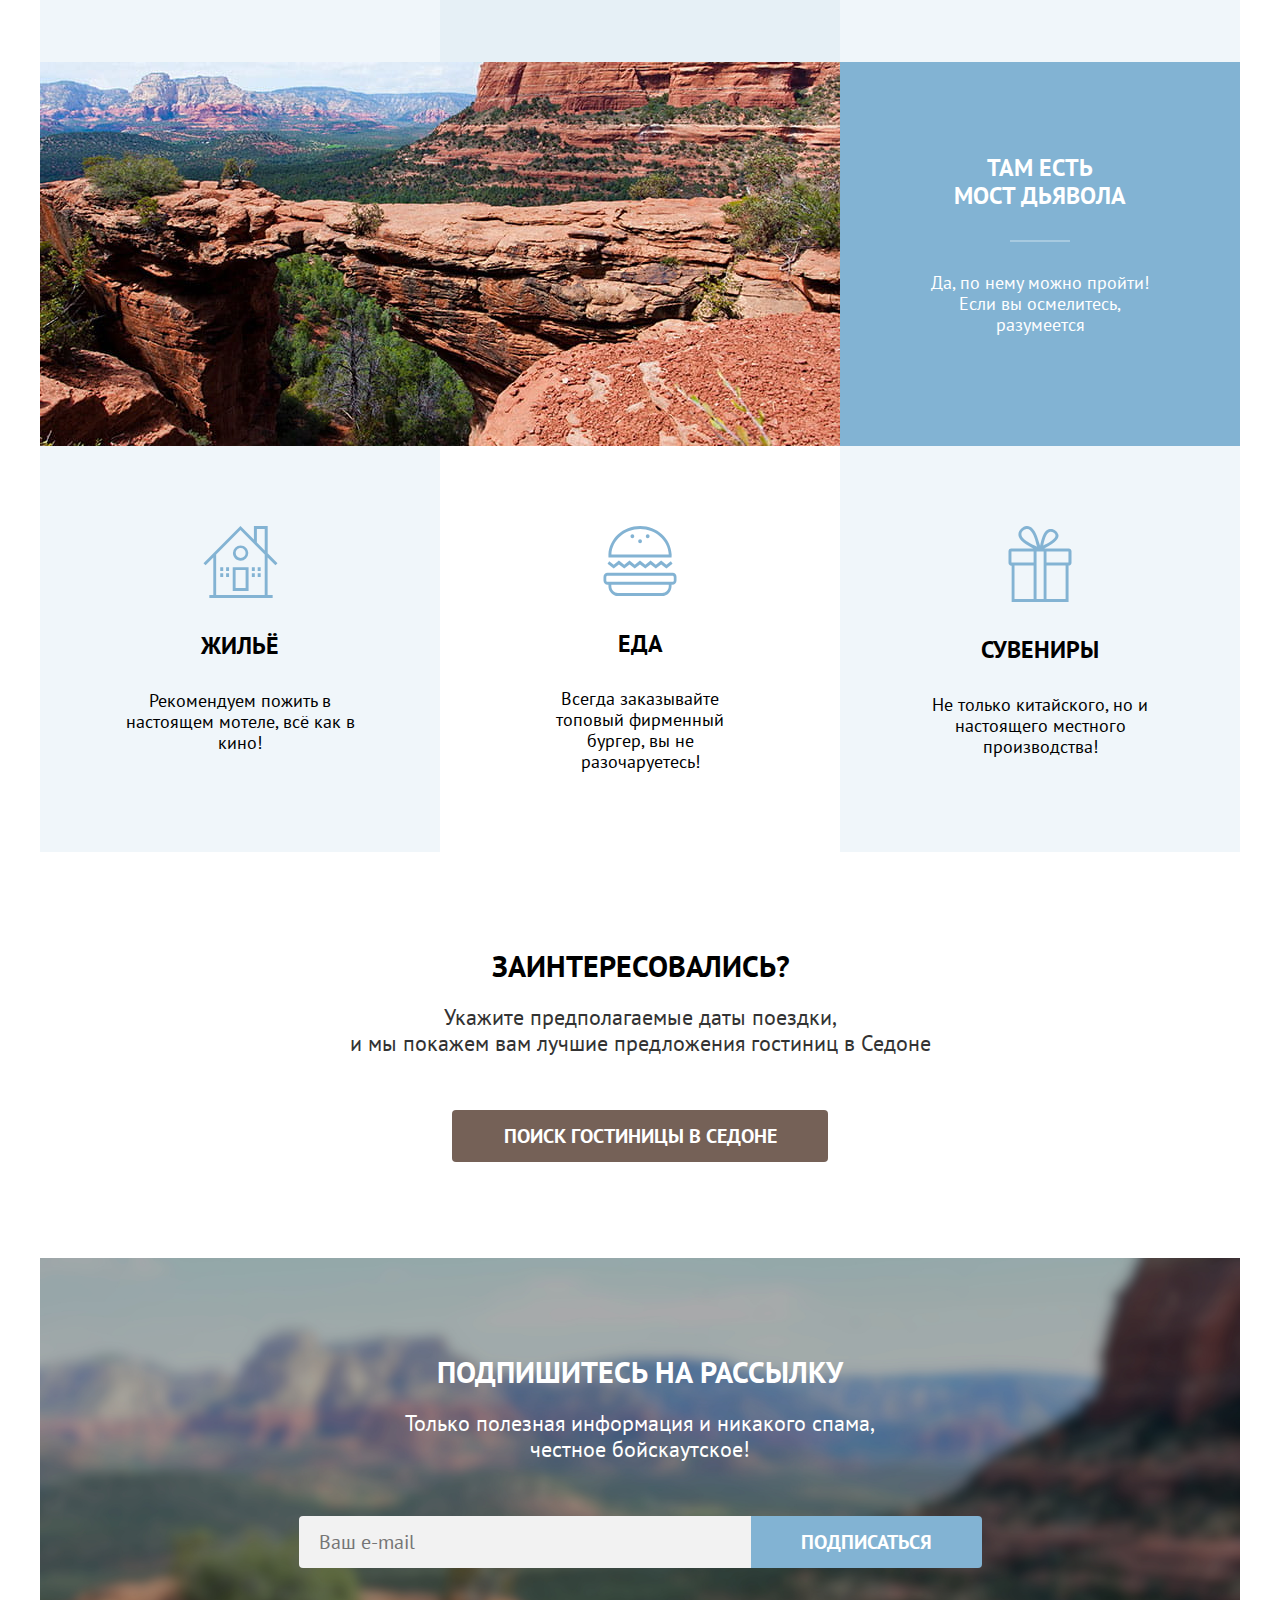
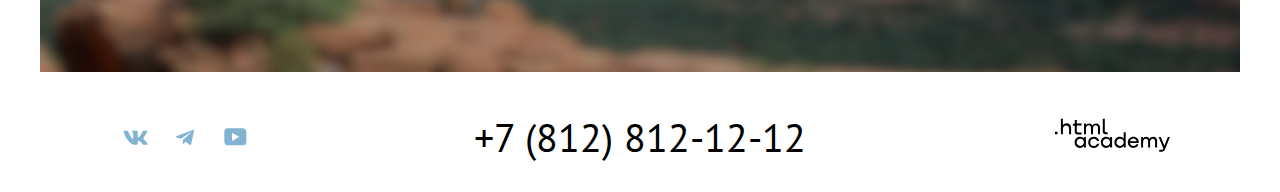
==== commit b9e2e3dd: "Доделывает модальное окно" ====
--- a/index.html
+++ b/index.html
@@ -292,6 +292,12 @@
     <div class="modal-container modal-container-close">
       <div class="modal modal-auth">
         <button class="modal-close-button">
+          <img
+            src="images/modal-close.svg"
+            width="14"
+            height="14"
+            alt="Крестик закрытия модального окна"
+          />
           <span class="visually-hidden">Закрыть</span>
         </button>
         <section class="modal-content">
@@ -302,53 +308,179 @@
             method="post"
           >
             <p class="field-group">
-              <label class="date" for="auth-start">Дата Заезда:</label>
+              <label class="date-start date" for="auth-start"
+                >Дата Заезда:</label
+              >
               <input
                 class="auth-form-field field"
-                type="date"
+                type="text"
                 id="auth-start"
                 name="auth-start"
-                value="27.04.2020"
-                min="01.01.2021"
-                max="01.01.2031"
+                placeholder="Укажите дату"
+                value="27 апреля 2020"
               />
+              <svg
+                class="icon-calendar"
+                width="16"
+                height="15"
+                viewBox="0 0 16 15"
+                fill="none"
+                xmlns="http://www.w3.org/2000/svg"
+              >
+                <path
+                  d="M5.75 10c.3 0 .5-.2.5-.5s-.2-.5-.5-.5-.5.2-.5.5.2.5.5.5Z"
+                  fill="#000"
+                />
+                <path
+                  d="M15 2h-2V0h-1v2H4V0H3v2H1c-.6 0-1 .4-1 1v11c0 .5.4 1 1 1h14c.5 0 1-.5 1-1V3c0-.6-.5-1-1-1Zm0 12H1V7h14v7ZM1 6V3h2v2h1V3h8v2h1V3h2v3H1Z"
+                  fill="#000"
+                />
+                <path
+                  d="M8 10c.3 0 .5-.2.5-.5S8.3 9 8 9s-.5.2-.5.5.2.5.5.5ZM10.25 10c.3 0 .5-.2.5-.5s-.2-.5-.5-.5-.5.2-.5.5.2.5.5.5ZM5.75 11c-.3 0-.5.2-.5.5s.2.5.5.5.5-.2.5-.5-.2-.5-.5-.5ZM3.5 10c.3 0 .5-.2.5-.5S3.8 9 3.5 9s-.5.2-.5.5.2.5.5.5ZM3.5 11c-.3 0-.5.2-.5.5s.2.5.5.5.5-.2.5-.5-.2-.5-.5-.5ZM8 11c-.3 0-.5.2-.5.5s.2.5.5.5.5-.2.5-.5-.2-.5-.5-.5ZM10.25 11c-.3 0-.5.2-.5.5s.2.5.5.5.5-.2.5-.5-.2-.5-.5-.5ZM12.5 10c.3 0 .5-.2.5-.5s-.2-.5-.5-.5-.5.2-.5.5.2.5.5.5ZM12.5 11c-.3 0-.5.2-.5.5s.2.5.5.5.5-.2.5-.5-.2-.5-.5-.5Z"
+                  fill="#000"
+                />
+              </svg>
             </p>
             <p class="field-group">
-              <label class="date" for="auth-departure">Дата Выезда:</label>
+              <label class="date-departure date" for="auth-departure"
+                >Дата Выезда:</label
+              >
               <input
                 class="auth-form-field field"
-                type="date"
+                type="text"
                 id="auth-departure"
                 name="auth-departure"
-                value="01.09.2021"
-                min="01.01.2021"
-                max="01.01.2031"
+                placeholder="Укажите дату"
+                value="1 сентября 2023"
               />
+              <svg
+                class="icon-calendar"
+                width="16"
+                height="15"
+                viewBox="0 0 16 15"
+                fill="none"
+                xmlns="http://www.w3.org/2000/svg"
+              >
+                <path
+                  d="M5.75 10c.3 0 .5-.2.5-.5s-.2-.5-.5-.5-.5.2-.5.5.2.5.5.5Z"
+                  fill="#000"
+                />
+                <path
+                  d="M15 2h-2V0h-1v2H4V0H3v2H1c-.6 0-1 .4-1 1v11c0 .5.4 1 1 1h14c.5 0 1-.5 1-1V3c0-.6-.5-1-1-1Zm0 12H1V7h14v7ZM1 6V3h2v2h1V3h8v2h1V3h2v3H1Z"
+                  fill="#000"
+                />
+                <path
+                  d="M8 10c.3 0 .5-.2.5-.5S8.3 9 8 9s-.5.2-.5.5.2.5.5.5ZM10.25 10c.3 0 .5-.2.5-.5s-.2-.5-.5-.5-.5.2-.5.5.2.5.5.5ZM5.75 11c-.3 0-.5.2-.5.5s.2.5.5.5.5-.2.5-.5-.2-.5-.5-.5ZM3.5 10c.3 0 .5-.2.5-.5S3.8 9 3.5 9s-.5.2-.5.5.2.5.5.5ZM3.5 11c-.3 0-.5.2-.5.5s.2.5.5.5.5-.2.5-.5-.2-.5-.5-.5ZM8 11c-.3 0-.5.2-.5.5s.2.5.5.5.5-.2.5-.5-.2-.5-.5-.5ZM10.25 11c-.3 0-.5.2-.5.5s.2.5.5.5.5-.2.5-.5-.2-.5-.5-.5ZM12.5 10c.3 0 .5-.2.5-.5s-.2-.5-.5-.5-.5.2-.5.5.2.5.5.5ZM12.5 11c-.3 0-.5.2-.5.5s.2.5.5.5.5-.2.5-.5-.2-.5-.5-.5Z"
+                  fill="#000"
+                />
+              </svg>
             </p>
-            <p class="quantity-number">
-              <label class="number-grown" for="auth-grown">Взрослые:</label>
-              <button class="button-minus">-</button>
-              <input
-                class="quantity"
-                type="text"
-                id="auth-grown"
-                name="auth-grown"
-                value="1"
-                data-max-count="5"
-              />
-              <button class="button-plus">+</button>
-              <label class="number-children" for="auth-children">Дети:</label>
-              <button class="button-minus">-</button>
-              <input
-                class="quantity"
-                type="text"
-                id="auth-children"
-                name="auth-children"
-                value="1"
-                data-max-count="5"
-              />
-              <button class="button-plus">+</button>
-            </p>
+            <div class="section-modal-number">
+              <div class="quantity-number">
+                <label class="number-grown" for="auth-grown">Взрослые:</label>
+                <div class="number-wrapper">
+                  <button class="button-minus" type="button">
+                    <span class="visually-hidden"
+                      >Уменьшить количество взрослых</span
+                    >
+                  </button>
+                  <input
+                    class="quantity"
+                    type="text"
+                    id="auth-grown"
+                    name="auth-grown"
+                    value="2"
+                  />
+                  <button class="button-plus" type="button">
+                    <svg
+                      aria-hidden="true"
+                      focusable="false"
+                      width="14"
+                      height="14"
+                      viewBox="0 0 14 14"
+                      fill="none"
+                      xmlns="http://www.w3.org/2000/svg"
+                    >
+                      <path
+                        class="button-plus-color"
+                        d="M14 6H8V0H6v6H0v2h6v6h2V8h6V6Z"
+                        fill="#756157"
+                        fill-opacity="0.3"
+                      />
+                    </svg>
+                    <span class="visually-hidden"
+                      >Увеличить количество взрослых</span
+                    >
+                  </button>
+                </div>
+              </div>
+              <div class="quantity-number">
+                <span class="number-children form-number-children">
+                  <label class="number-children" for="auth-children"
+                    >Дети:<span class="tooltip">
+                      <button class="tooltip-toggle" type="button">
+                        <svg
+                          class="tooltip-icon"
+                          width="26"
+                          height="26"
+                          viewBox="0 0 26 26"
+                          fill="none"
+                          xmlns="http://www.w3.org/2000/svg"
+                        >
+                          <circle cx="13" cy="13" r="13" fill="#83B3D3" />
+                          <path
+                            fill-rule="evenodd"
+                            clip-rule="evenodd"
+                            d="M12 7h2v2h-2V7Zm2 12h-2v-9h2v9Z"
+                            fill="#fff"
+                          />
+                        </svg>
+                      </button>
+                      <span class="tooltip-text"
+                        >Укажите количество детей, которые будут с вами, возраст
+                        которых от 6 до 18 лет. Дети до 6 лет размещаются
+                        бесплатно.
+                      </span>
+                    </span>
+                  </label>
+                </span>
+                <div class="number-wrapper">
+                  <button class="button-minus" type="button">
+                    <span class="visually-hidden"
+                      >Уменьшить количество детей</span
+                    >
+                  </button>
+                  <input
+                    class="quantity"
+                    type="text"
+                    id="auth-children"
+                    name="auth-children"
+                    value="2"
+                  />
+                  <button class="button-plus" type="button">
+                    <svg
+                      aria-hidden="true"
+                      focusable="false"
+                      width="14"
+                      height="14"
+                      viewBox="0 0 14 14"
+                      fill="none"
+                      xmlns="http://www.w3.org/2000/svg"
+                    >
+                      <path
+                        class="button-plus-color"
+                        d="M14 6H8V0H6v6H0v2h6v6h2V8h6V6Z"
+                        fill="#756157"
+                        fill-opacity="0.3"
+                      />
+                    </svg>
+                    <span class="visually-hidden"
+                      >Увеличить количество детей</span
+                    >
+                  </button>
+                </div>
+              </div>
+            </div>
             <button class="auth-form-button" type="submit">Найти</button>
           </form>
         </section>
--- a/styles/styles.css
+++ b/styles/styles.css
@@ -414,6 +414,7 @@
   height: 36px;
   border-radius: 4px;
   cursor: pointer;
+  margin-bottom: 25px;
 }
 
 .button-filter-reset {
@@ -421,6 +422,7 @@
   width: 191px;
   height: 36px;
   cursor: pointer;
+  margin: 0;
 }
 
 html {
@@ -555,6 +557,7 @@
 .wrapper-button {
   display: flex;
   flex-direction: column;
+  padding-top: 50px;
 }
 
 .wrapper-select {
@@ -1172,6 +1175,7 @@
 
 .catalog-filter-label {
   display: flex;
+  position: relative;
 }
 
 .range-wrapper-inputs {
@@ -1198,6 +1202,16 @@
   background: #e6e6e6;
 }
 
+.range-input:focus {
+  border: 3px solid #83b3d3;
+  background: #e6e6e6;
+}
+
+.range-input:active {
+  background: #f2f2f2;
+  border: 2px solid #000000;
+}
+
 .catalog-filter-group-margin {
   margin-left: 70px;
 }
@@ -1219,6 +1233,23 @@
 .control:hover .control-mark {
   background: rgb(252, 252, 252);
   opacity: 0.6;
+}
+
+.control:hover .control-label {
+  opacity: 0.6;
+}
+
+.control:focus .control-mark {
+  border: 3px solid #83b3d3;
+  border-radius: 4px;
+}
+
+.control:active .control-mark {
+  opacity: 0.3;
+}
+
+.control:active .control-label {
+  opacity: 0.3;
 }
 
 .control-input:disabled + .control-mark {
@@ -1287,9 +1318,6 @@
   border-radius: 50%;
   background-color: #f2f2f2;
   border: none;
-  background-image: url("../images/modal-icon.svg");
-  background-repeat: no-repeat;
-  background-position: center;
   cursor: pointer;
 }
 
@@ -1327,10 +1355,276 @@
 }
 
 .modal-container-close {
-  displa: none;
+  disply: none;
 }
 
 .quantity-number {
   display: flex;
   justify-content: space-between;
 }
+
+.date-start {
+  margin-right: 24px;
+  font-family: "PT Sans";
+  font-style: normal;
+  font-weight: 700;
+  font-size: 20px;
+  line-height: 24px;
+  color: black;
+  align-items: center;
+  display: flex;
+}
+
+.date-departure {
+  margin-right: 18px;
+  font-family: "PT Sans";
+  font-style: normal;
+  font-weight: 700;
+  font-size: 20px;
+  line-height: 24px;
+  color: black;
+  align-items: center;
+  display: flex;
+}
+
+.auth-form-field {
+  width: 440px;
+  height: 48px;
+  font-family: "PT Sans";
+  font-style: normal;
+  font-weight: 700;
+  font-size: 18px;
+  line-height: 24px;
+  color: #000000;
+}
+
+.field-group {
+  position: relative;
+  display: flex;
+  margin: 0;
+  padding: 0;
+  margin-bottom: 48px;
+  width: 577px;
+  height: 48px;
+}
+
+.number-wrapper {
+  display: flex;
+  background: #f2f2f2;
+  border-radius: 4px;
+}
+
+.quantity-number {
+  display: flex;
+  align-items: center;
+  padding: 0px;
+  height: 48px;
+}
+
+.quantity {
+  padding: 0;
+  margin: 0;
+  border: none;
+  text-align: center;
+  width: 31px;
+  background: #f2f2f2;
+  font-style: normal;
+  font-weight: 700;
+  font-size: 18px;
+  line-height: 20px;
+  color: #000000;
+}
+
+.button-minus {
+  margin: 0;
+  width: 40px;
+  height: 48px;
+  border: none;
+  background-image: url("../images/button-minus.svg");
+  background-repeat: no-repeat;
+  background-position: center;
+  cursor: pointer;
+}
+
+.button-plus {
+  margin: 0;
+  width: 40px;
+  height: 48px;
+  border: none;
+  cursor: pointer;
+}
+
+.section-modal-number {
+  display: flex;
+  justify-content: space-between;
+  margin-bottom: 48px;
+}
+
+.label-from {
+  top: 14px;
+  position: absolute;
+  opacity: 0.3;
+  color: #000000;
+  right: 20px;
+}
+
+.label-before {
+  top: 14px;
+  position: absolute;
+  opacity: 0.3;
+  color: #000000;
+  right: 20px;
+}
+
+.control-input {
+  position: absolute;
+  z-index: -1;
+  opacity: 0;
+}
+
+.control-label {
+  padding-left: 36px;
+}
+
+.number-grown {
+  margin-right: 46px;
+  font-family: "PT Sans";
+  font-style: normal;
+  font-weight: 700;
+  font-size: 20px;
+  line-height: 24px;
+  color: #000000;
+}
+
+.number-children {
+  position: relative;
+  padding-right: 82px;
+  font-family: "PT Sans";
+  font-style: normal;
+  font-weight: 700;
+  font-size: 20px;
+  line-height: 24px;
+  color: #000000;
+}
+
+.auth-form-field:hover {
+  background: #e6e6e6;
+}
+
+.auth-form-field:focus {
+  background: #e6e6e6;
+  border: 3px solid #83b3d3;
+}
+
+.auth-form-field:active {
+  background: #f2f2f2;
+  border: 2px solid #000000;
+}
+
+.modal-close-button:hover {
+  background: #e6e6e6;
+}
+
+.modal-close-button:focus {
+  background: #e6e6e6;
+  border: 3px solid #83b3d3;
+}
+
+.modal-close-button:active {
+  background: #e6e6e6;
+  opacity: 0.3;
+  border: none;
+}
+
+.button-plus:hover .button-plus-color {
+  fill: #000000;
+  fill-opacity: 10;
+}
+
+.button-plus:focus .button-plus-color {
+  fill: #000000;
+  fill-opacity: 10;
+  border: 3px solid #82b3d3;
+  border-radius: 4px;
+}
+
+.button-plus:active .button-plus-color {
+  fill-opacity: 0.3;
+}
+
+.icon-calendar {
+  position: absolute;
+  right: 20px;
+  left: 30;
+  top: 16px;
+  opacity: 0.3;
+}
+
+.tooltip-toggle {
+  border: none;
+  background-color: transparent;
+  padding: 0;
+  margin: 0;
+  display: block;
+}
+
+.tooltip-toggle:hover .tooltip-icon {
+  opacity: 0.6;
+}
+
+.tooltip-icon {
+  width: 26px;
+  height: 26px;
+  display: block;
+}
+
+.tooltip-text {
+  background: #333333;
+  box-shadow: 0px 15px 30px rgba(0, 0, 0, 0.3);
+  border-radius: 10px;
+  color: #ffffff;
+  font-size: 16px;
+  line-height: 20px;
+  font-weight: 400;
+  text-transform: none;
+  padding: 15px 18px;
+  display: block;
+  width: 256px;
+  position: absolute;
+  margin-top: 15px;
+  left: 50%;
+  transform: translateX(-50%);
+  z-index: 1;
+  display: none;
+}
+
+.tooltip {
+  position: absolute;
+  left: 62px;
+  top: 0px;
+  width: 20px;
+  height: 20px;
+}
+
+.tooltip-toggle:hover + .tooltip-text,
+.tooltip-toggle:focus + .tooltip-text {
+  display: block;
+}
+
+.form-number-children {
+  position: relative;
+  padding-right: 16px;
+}
+
+.tooltip-text:after {
+  content: "";
+  background-image: url("../images/tooltip-arrow.svg");
+  width: 19px;
+  height: 9px;
+  position: absolute;
+  bottom: 100%;
+  left: 0;
+  right: 0;
+  margin-left: auto;
+  margin-right: auto;
+}
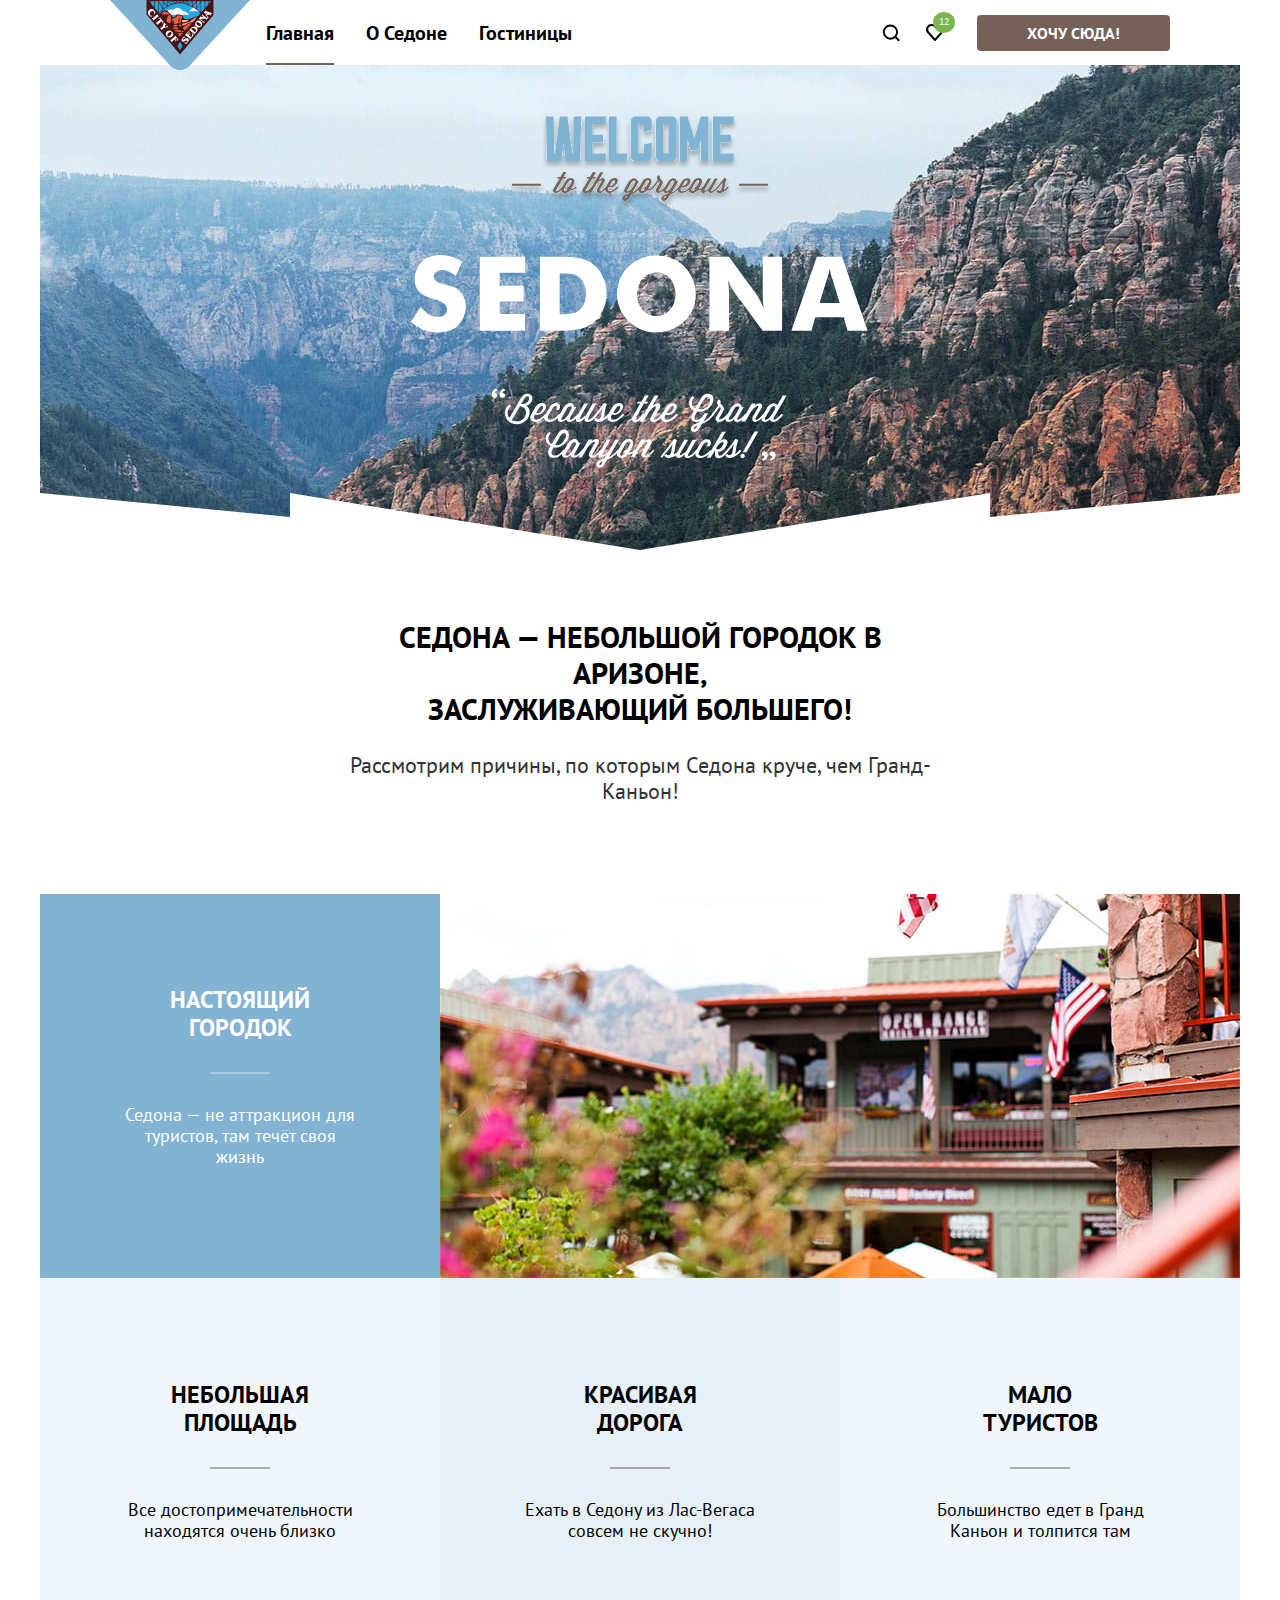
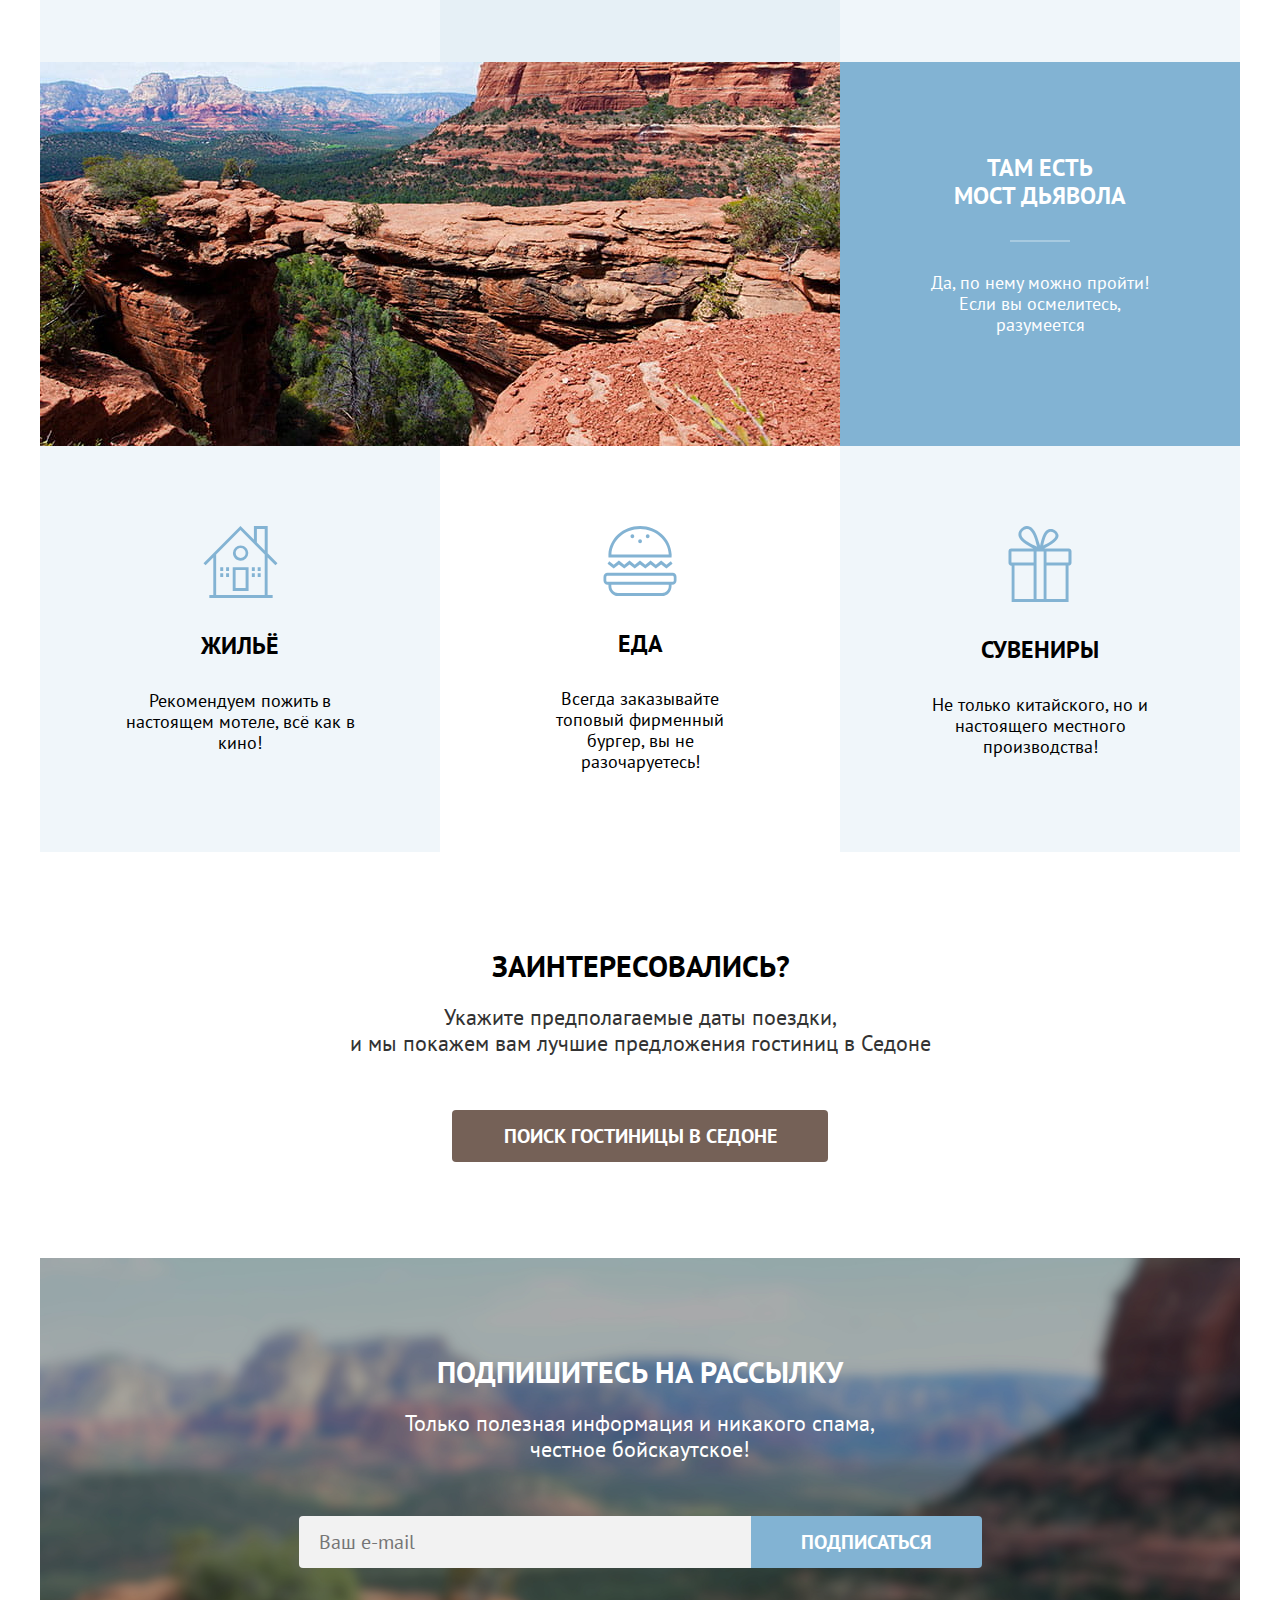
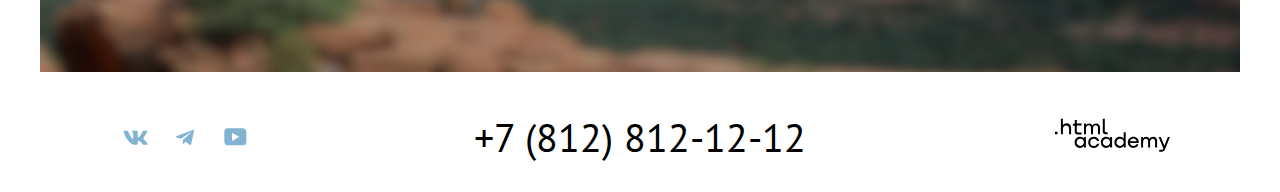
==== commit 33eb0d49: "Завершает верстку всех компонентов" ====
--- a/index.html
+++ b/index.html
@@ -294,7 +294,8 @@
         <button class="modal-close-button">
           <img
             src="images/modal-close.svg"
-            width="14"
+            class="close-button-images"
+            width="15"
             height="14"
             alt="Крестик закрытия модального окна"
           />
@@ -341,6 +342,7 @@
                 />
               </svg>
             </p>
+            <p class="error-text">Мы не можем отправить вас в прошлое.</p>
             <p class="field-group">
               <label class="date-departure date" for="auth-departure"
                 >Дата Выезда:</label
@@ -375,11 +377,29 @@
                 />
               </svg>
             </p>
+            <p class="error-text-input">
+              На эти даты есть свободные номера. Пока есть.
+            </p>
             <div class="section-modal-number">
               <div class="quantity-number">
                 <label class="number-grown" for="auth-grown">Взрослые:</label>
                 <div class="number-wrapper">
                   <button class="button-minus" type="button">
+                    <svg
+                      class="icon-button-minus"
+                      width="14"
+                      height="2"
+                      viewBox="0 0 14 2"
+                      fill="none"
+                      xmlns="http://www.w3.org/2000/svg"
+                    >
+                      <path
+                        class="icon-button-minus"
+                        d="M0 0v2h14V0H0Z"
+                        fill="#756157"
+                        fill-opacity=".3"
+                      />
+                    </svg>
                     <span class="visually-hidden"
                       >Уменьшить количество взрослых</span
                     >
@@ -393,6 +413,7 @@
                   />
                   <button class="button-plus" type="button">
                     <svg
+                      class="button-plus-color"
                       aria-hidden="true"
                       focusable="false"
                       width="14"
@@ -446,6 +467,23 @@
                 </span>
                 <div class="number-wrapper">
                   <button class="button-minus" type="button">
+                    <svg
+                      class="icon-button-minus"
+                      aria-hidden="true"
+                      focusable="false"
+                      width="14"
+                      height="2"
+                      viewBox="0 0 14 2"
+                      fill="none"
+                      xmlns="http://www.w3.org/2000/svg"
+                    >
+                      <path
+                        class="icon-button-minus"
+                        d="M0 0v2h14V0H0Z"
+                        fill="#756157"
+                        fill-opacity=".3"
+                      />
+                    </svg>
                     <span class="visually-hidden"
                       >Уменьшить количество детей</span
                     >
@@ -459,6 +497,7 @@
                   />
                   <button class="button-plus" type="button">
                     <svg
+                      class="button-plus-color"
                       aria-hidden="true"
                       focusable="false"
                       width="14"
--- a/styles/styles.css
+++ b/styles/styles.css
@@ -1239,9 +1239,8 @@
   opacity: 0.6;
 }
 
-.control:focus .control-mark {
-  border: 3px solid #83b3d3;
-  border-radius: 4px;
+input:focus + span {
+  outline: 3px solid #83b3d3;
 }
 
 .control:active .control-mark {
@@ -1355,7 +1354,7 @@
 }
 
 .modal-container-close {
-  disply: none;
+  display: none;
 }
 
 .quantity-number {
@@ -1403,7 +1402,7 @@
   display: flex;
   margin: 0;
   padding: 0;
-  margin-bottom: 48px;
+  margin-bottom: 4px;
   width: 577px;
   height: 48px;
 }
@@ -1440,9 +1439,6 @@
   width: 40px;
   height: 48px;
   border: none;
-  background-image: url("../images/button-minus.svg");
-  background-repeat: no-repeat;
-  background-position: center;
   cursor: pointer;
 }
 
@@ -1541,15 +1537,27 @@
   fill-opacity: 10;
 }
 
-.button-plus:focus .button-plus-color {
+.button-plus-color:focus {
+  outline: 3px solid #82b3d3;
+  border-radius: 4px;
+}
+
+.button-plus:active .button-plus-color {
+  fill-opacity: 0.3;
+}
+
+.button-minus:hover .icon-button-minus {
   fill: #000000;
   fill-opacity: 10;
-  border: 3px solid #82b3d3;
-  border-radius: 4px;
-}
-
-.button-plus:active .button-plus-color {
+}
+
+.button-minus:active .icon-button-minus {
   fill-opacity: 0.3;
+}
+
+.close-button-images {
+  display: block;
+  margin: 0 auto;
 }
 
 .icon-calendar {
@@ -1558,6 +1566,13 @@
   left: 30;
   top: 16px;
   opacity: 0.3;
+}
+
+.button-plus-color {
+  width: 15px;
+  height: 15px;
+  display: block;
+  margin: 0 auto;
 }
 
 .tooltip-toggle {
@@ -1628,3 +1643,46 @@
   margin-left: auto;
   margin-right: auto;
 }
+
+.auth-form-button:hover {
+  background: #68a2ca;
+}
+
+.auth-form-button:focus {
+  background: #68a2ca;
+}
+
+.auth-form-button:active {
+  color: #8ab2cc;
+}
+
+.error-text {
+  margin: 0;
+  padding: 0;
+  font-family: "PT Sans";
+  font-style: normal;
+  font-weight: 400;
+  font-size: 16px;
+  line-height: 21px;
+  color: #ff5757;
+  margin-left: 157px;
+  margin-bottom: 23px;
+}
+
+.error-text-input {
+  margin: 0;
+  padding: 0;
+  font-family: "PT Sans";
+  font-style: normal;
+  font-weight: 400;
+  font-size: 16px;
+  line-height: 21px;
+  margin-left: 157px;
+  color: #333333;
+  margin-bottom: 23px;
+}
+
+.icon-button-minus {
+  display: block;
+  margin: 0 auto;
+}
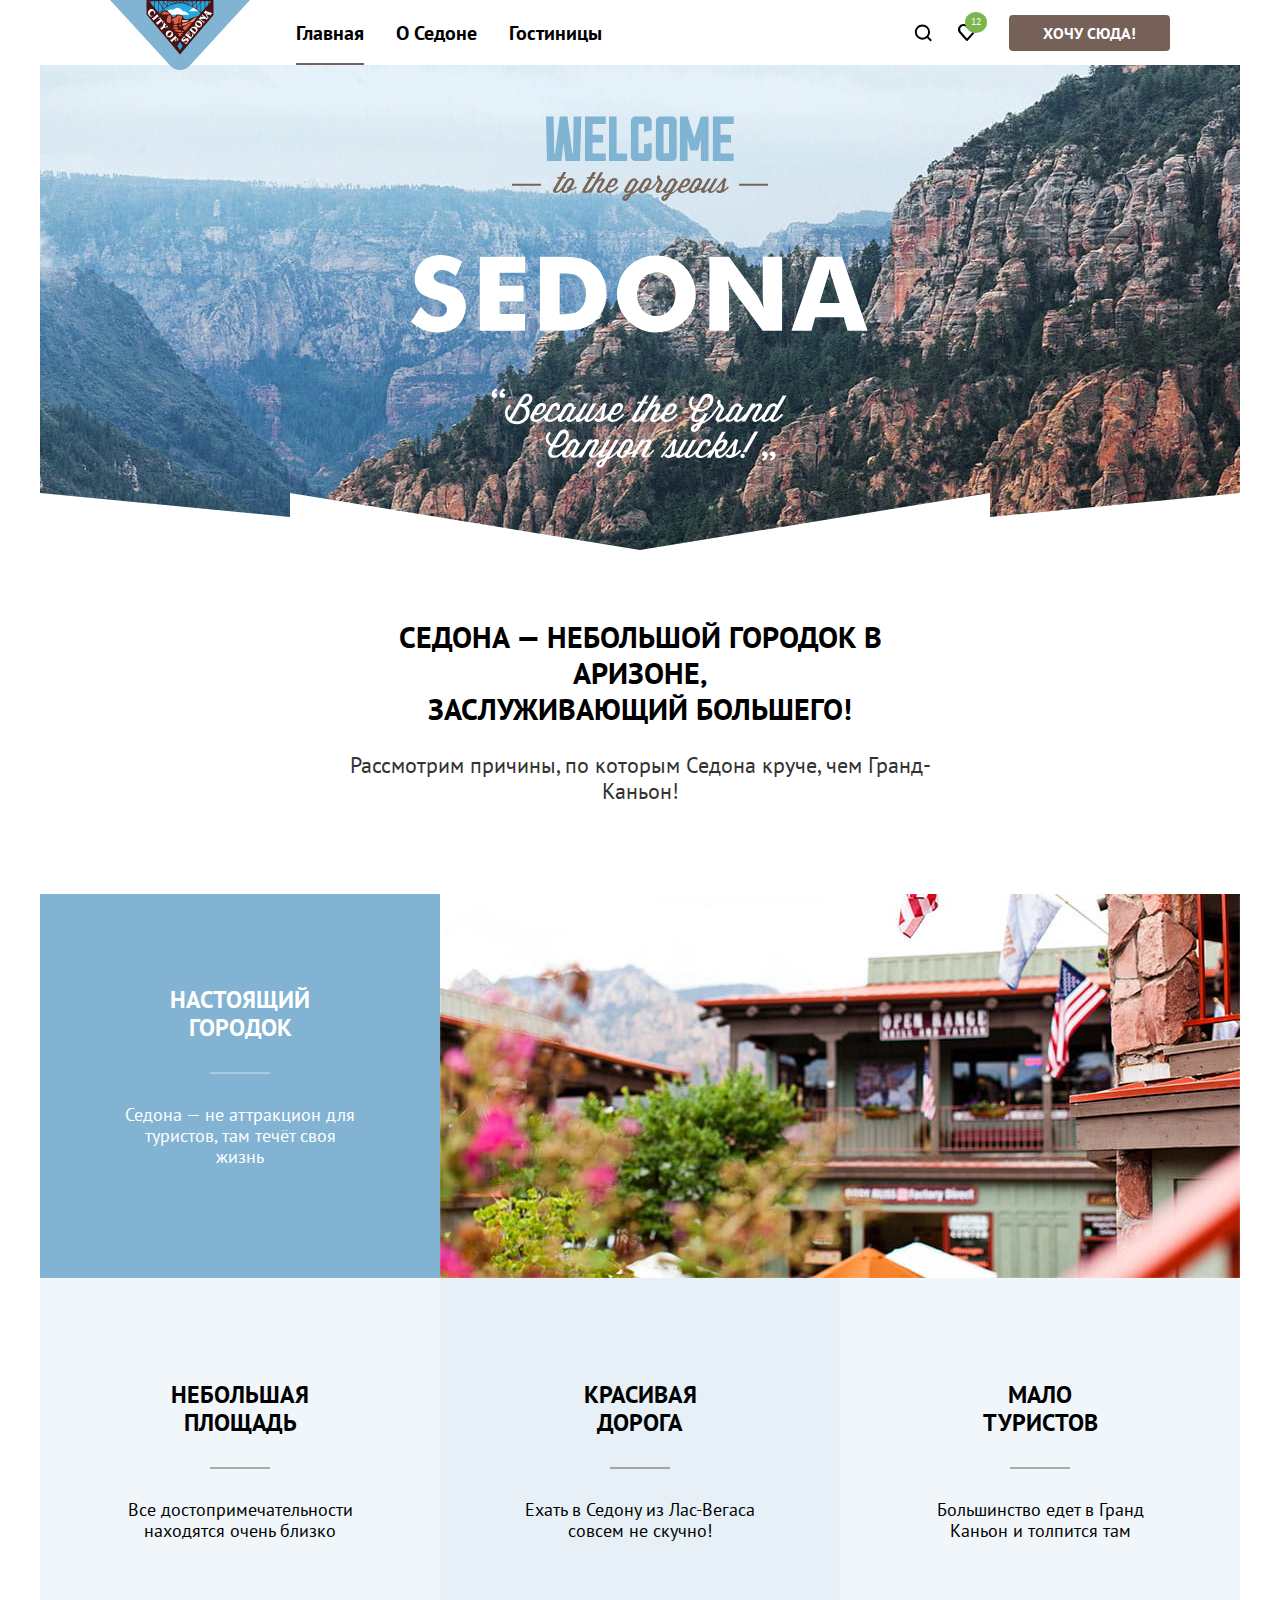
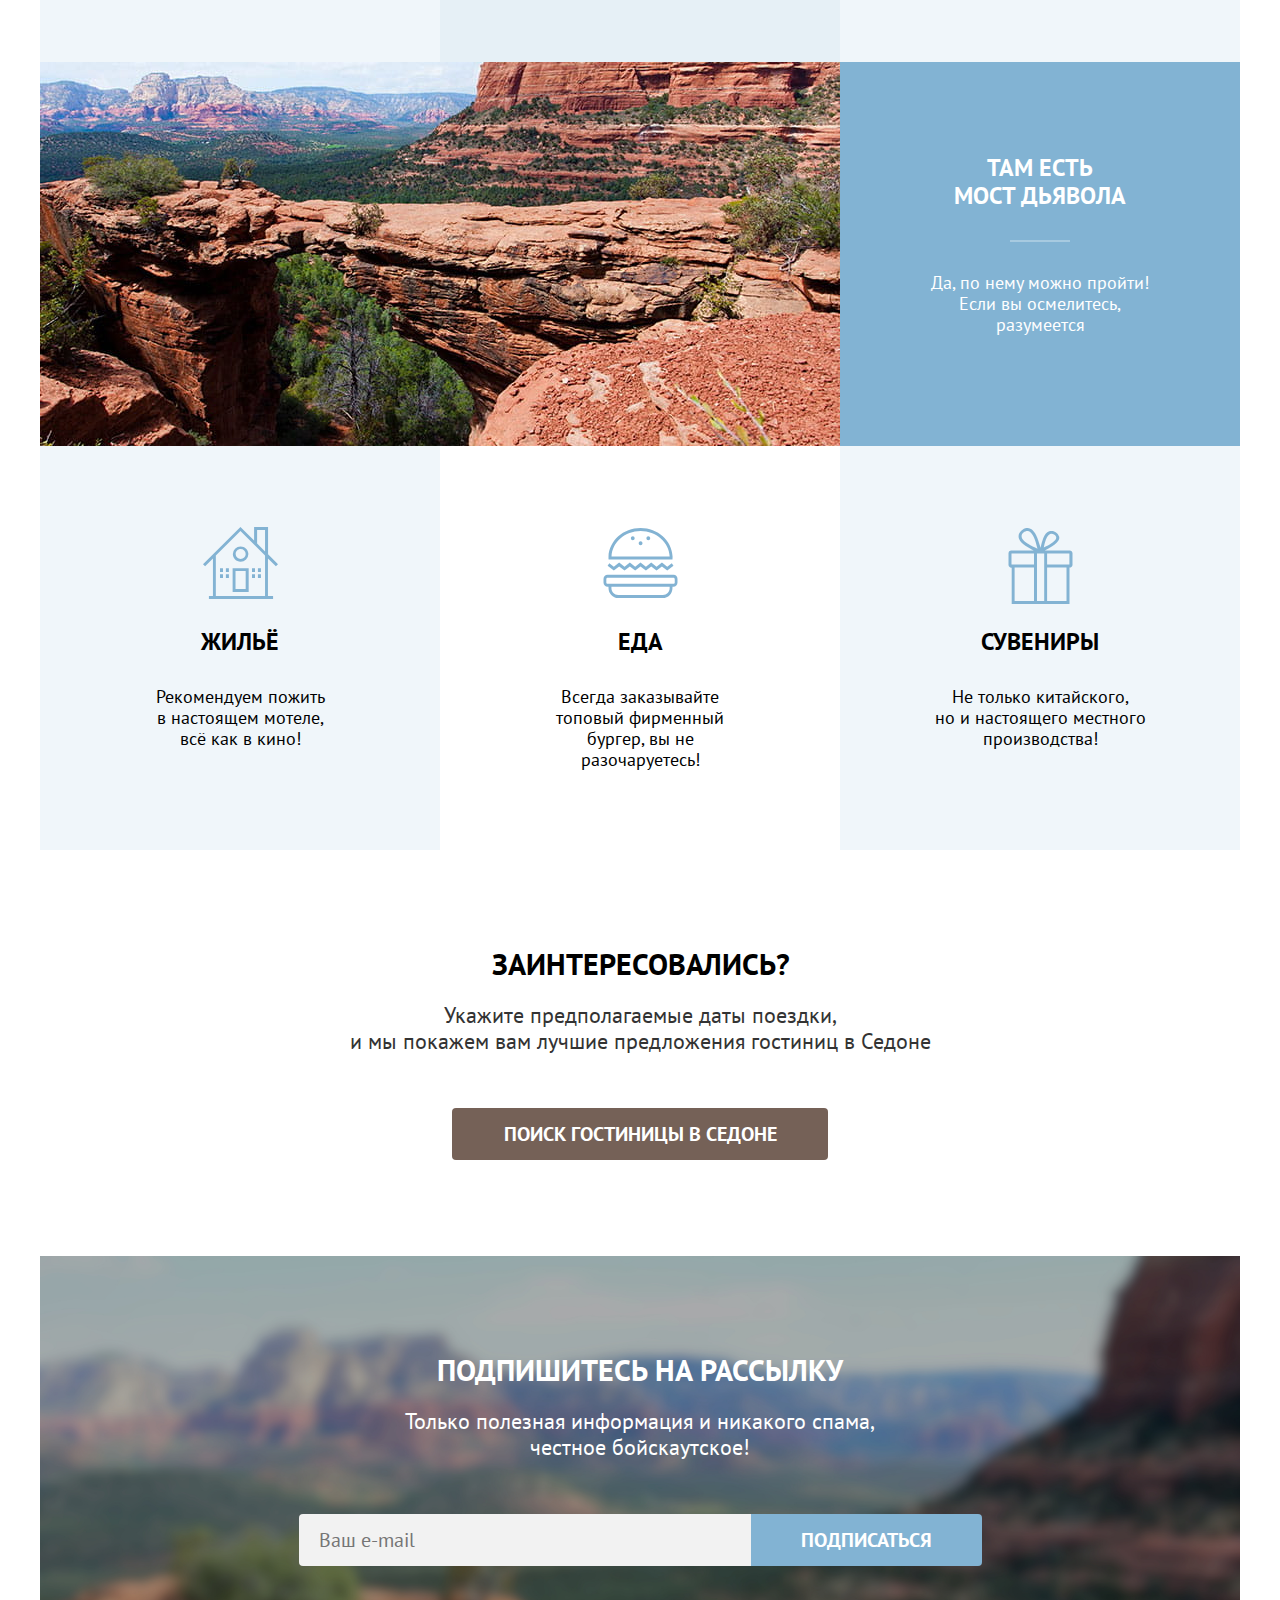
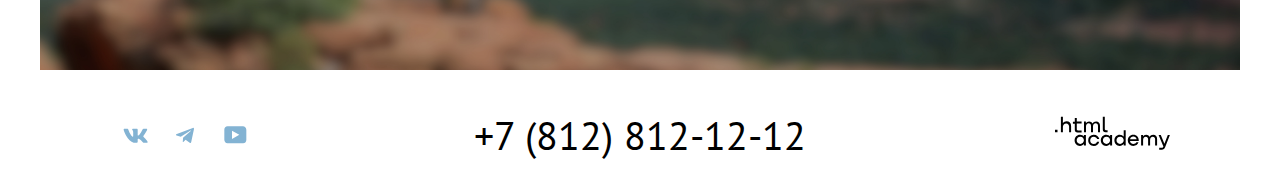
==== commit f83eb3c9: "Дорабатывает верстку всех компонентов" ====
--- a/index.html
+++ b/index.html
@@ -4,6 +4,7 @@
     <meta charset="utf-8" />
     <title>HTML Academy: Седона</title>
     <link rel="stylesheet" href="styles/styles.css" />
+    <link rel="icon" href="favicon.ico" />
   </head>
 
   <body>
@@ -21,7 +22,7 @@
               />
             </a>
           </li>
-          <li class="navigation-item">
+          <li class="navigation-item navigation-main">
             <a class="navigation-link navigation-link-current" href="index.html"
               >Главная</a
             >
@@ -41,7 +42,9 @@
           </li>
           <li class="navigation-item-icon">
             <a class="navigation-item-link navigation-link-like" href="#"
-              ><span class="visually-hidden">Лайк</span>
+              ><span class="visually-hidden"
+                >Отелей, добавленных в избранное: 12.</span
+              >
               <span class="number-green">12</span>
             </a>
           </li>
@@ -55,16 +58,16 @@
       <section class="hero">
         <img
           src="images/welcome.svg"
-          width="458px"
-          height="352px"
+          width="458"
+          height="352"
           alt="welcome to the gorgeous Sedona because the grand canyon sucks"
         />
       </section>
       <section class="about">
-        <h2>
+        <h1>
           Седона — небольшой городок в Аризоне,<br />
           заслуживающий большего!
-        </h2>
+        </h1>
         <p>Рассмотрим причины, по которым Седона круче, чем Гранд-Каньон!</p>
       </section>
       <section class="description">
@@ -126,39 +129,25 @@
         </ul>
         <ul class="privilege-list">
           <li class="privilege-item privilege-item-home">
-            <img
-              src="images/advantages-house.svg"
-              class="advantages-image"
-              width="75px"
-              height="72px"
-              alt="home"
-            />
             <h3>Жильё</h3>
-            <p>Рекомендуем пожить в настоящем мотеле, всё как в кино!</p>
+            <p>
+              Рекомендуем пожить<br />в настоящем мотеле,<br />
+              всё как в кино!
+            </p>
           </li>
           <li class="privilege-item privilege-item-food">
-            <img
-              src="images/advantages-food.svg"
-              class="advantages-image"
-              width="74px"
-              height="70px"
-              alt="food"
-            />
             <h3>Еда</h3>
             <p>
-              Всегда заказывайте топовый фирменный бургер, вы не разочаруетесь!
+              Всегда заказывайте<br />
+              топовый фирменный бургер, вы не разочаруетесь!
             </p>
           </li>
           <li class="privilege-item privilege-item-souvenirs">
-            <img
-              src="images/advantages-souvenirs.svg"
-              class="advantages-image"
-              width="64px"
-              height="76px"
-              alt="souvenirs"
-            />
             <h3>Сувениры</h3>
-            <p>Не только китайского, но и настоящего местного производства!</p>
+            <p>
+              Не только китайского,<br />
+              но и настоящего местного производства!
+            </p>
           </li>
         </ul>
       </section>
@@ -270,6 +259,7 @@
         </div>
         <div class="footer-link">
           <a class="htmlacademy-link" href="https://htmlacademy.ru/">
+            <span class="visually-hidden">Логотип HTML академии.</span>
             <svg
               aria-hidden="true"
               focusable="false"
@@ -291,7 +281,7 @@
     </footer>
     <div class="modal-container modal-container-close">
       <div class="modal modal-auth">
-        <button class="modal-close-button">
+        <button class="modal-close-button" type="button">
           <img
             src="images/modal-close.svg"
             class="close-button-images"
@@ -440,6 +430,9 @@
                   <label class="number-children" for="auth-children"
                     >Дети:<span class="tooltip">
                       <button class="tooltip-toggle" type="button">
+                        <span class="visually-hidden"
+                          >Открытие всплывающего окна.</span
+                        >
                         <svg
                           class="tooltip-icon"
                           width="26"
--- a/styles/styles.css
+++ b/styles/styles.css
@@ -54,7 +54,7 @@
   font-size: 16px;
   line-height: 20px;
   font-weight: 700;
-  padding: 8px 50px;
+  padding: 8px 34px;
   background: #756157;
   border-radius: 4px;
   color: #ffffff;
@@ -62,6 +62,7 @@
   text-decoration: none;
   display: block;
   margin-left: 20px;
+  min-width: 160px;
 }
 
 .main-index {
@@ -185,6 +186,7 @@
   background-repeat: no-repeat;
   background-size: 100% auto;
   height: 485px;
+  background-color: rgba(131, 179, 211, 0.12);
 }
 
 .about {
@@ -192,7 +194,7 @@
   text-align: center;
 }
 
-.about h2 {
+.about h1 {
   color: #000000;
   font-size: 30px;
   line-height: 36px;
@@ -253,7 +255,7 @@
   background-color: #756157;
   background-image: url("../images/background-filter.jpg");
   background-repeat: no-repeat;
-  background-size: 100% auto;
+  background-size: 100% 100%;
   padding-left: 70px;
   padding-top: 35px;
   padding-bottom: 70px;
@@ -274,8 +276,10 @@
   width: 1060px;
   padding: 0;
   margin: 0 auto;
-  margin-bottom: 80px;
+  margin-bottom: 40px;
   list-style: none;
+  border-bottom: 1px solid #e6e6e6;
+  padding-bottom: 40px;
 }
 
 .subscription-catalog {
@@ -402,10 +406,12 @@
 }
 
 .privilege-item {
-  padding-top: 80px;
+  position: relative;
+  padding-top: 182px;
   padding-bottom: 80px;
   padding-left: 85px;
   padding-right: 85px;
+  min-height: 384px;
 }
 
 .button-filter {
@@ -1079,15 +1085,6 @@
 
 .pagination-link-current:active {
   background: #f2f2f2;
-}
-
-.pagination::before {
-  content: "";
-  position: absolute;
-  border: 1px solid #e6e6e6;
-  width: 1060px;
-  top: 1084px;
-  transform: rotate(180deg);
 }
 
 .number-like {
@@ -1169,6 +1166,13 @@
 
 .range-input::-webkit-outer-spin-button,
 .range-input::-webkit-inner-spin-button {
+  appearance: none;
+  margin: 0;
+}
+
+.range-input {
+  -webkit-appearance: none;
+  -moz-appearance: none;
   appearance: none;
   margin: 0;
 }
@@ -1355,6 +1359,12 @@
 
 .modal-container-close {
   display: none;
+}
+
+.hotel-stars {
+  background: url("../images/star-icon.svg") -4px 0 / 20px 15px repeat-x;
+  background-position: left;
+  width: 100px;
 }
 
 .quantity-number {
@@ -1686,3 +1696,63 @@
   display: block;
   margin: 0 auto;
 }
+
+.hotel-stars-one {
+  width: 80px;
+}
+
+.hotel-stars-two {
+  width: 80px;
+}
+
+.hotel-stars-three {
+  width: 60px;
+}
+
+.hotel-stars-four {
+  width: 40px;
+}
+
+.privilege-item-home::before {
+  background-image: url("../images/advantages-house.svg");
+  background-repeat: no-repeat;
+  background-position: center;
+  width: 75px;
+  height: 72px;
+  position: absolute;
+  top: 81px;
+  left: 163px;
+  content: "";
+}
+
+.privilege-item-food::before {
+  background-image: url("../images/advantages-food.svg");
+  background-repeat: no-repeat;
+  background-position: center;
+  width: 75px;
+  height: 72px;
+  position: absolute;
+  top: 81px;
+  left: 163px;
+  content: "";
+}
+
+.privilege-item-souvenirs::before {
+  background-image: url("../images/advantages-souvenirs.svg");
+  background-repeat: no-repeat;
+  background-position: center;
+  width: 75px;
+  height: 78px;
+  position: absolute;
+  top: 81px;
+  left: 163px;
+  content: "";
+}
+
+.description-photo {
+  background-color: #82b3d3;
+}
+
+.navigation-main {
+  margin-left: 30px;
+}
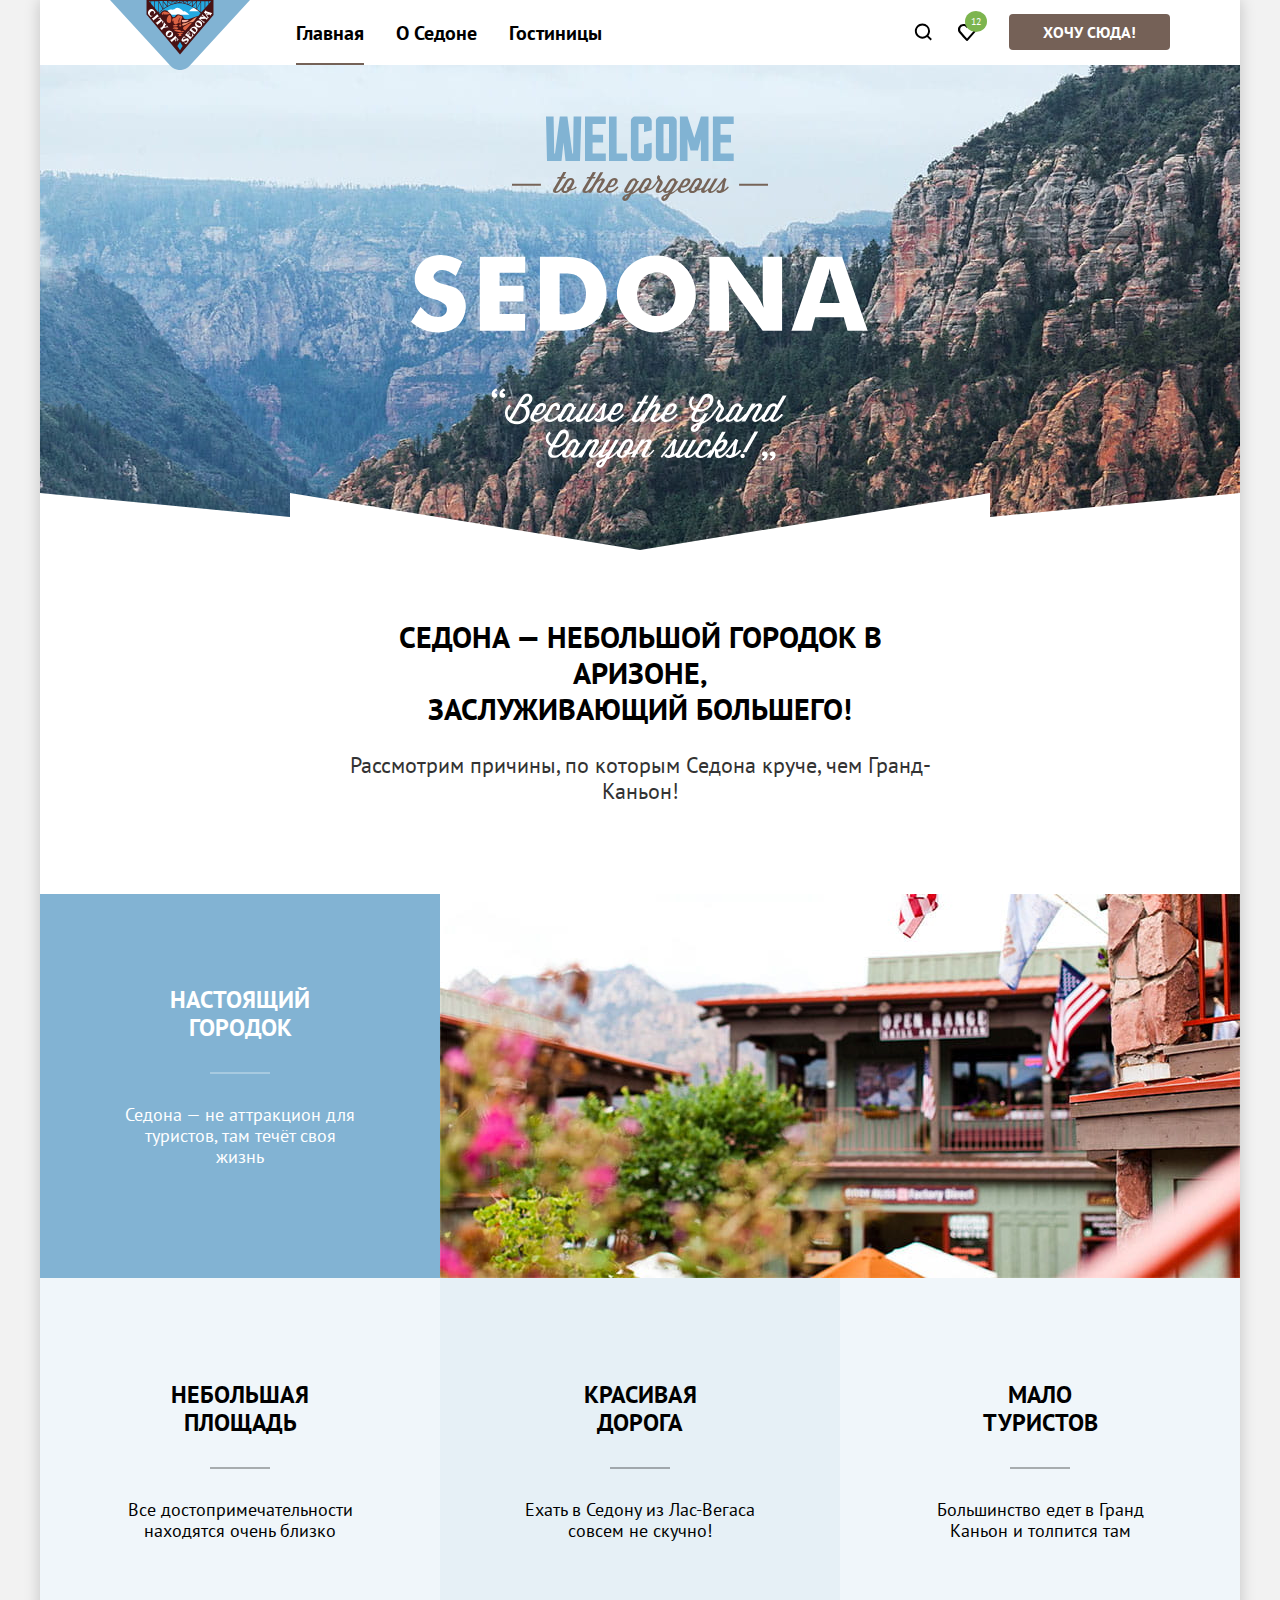
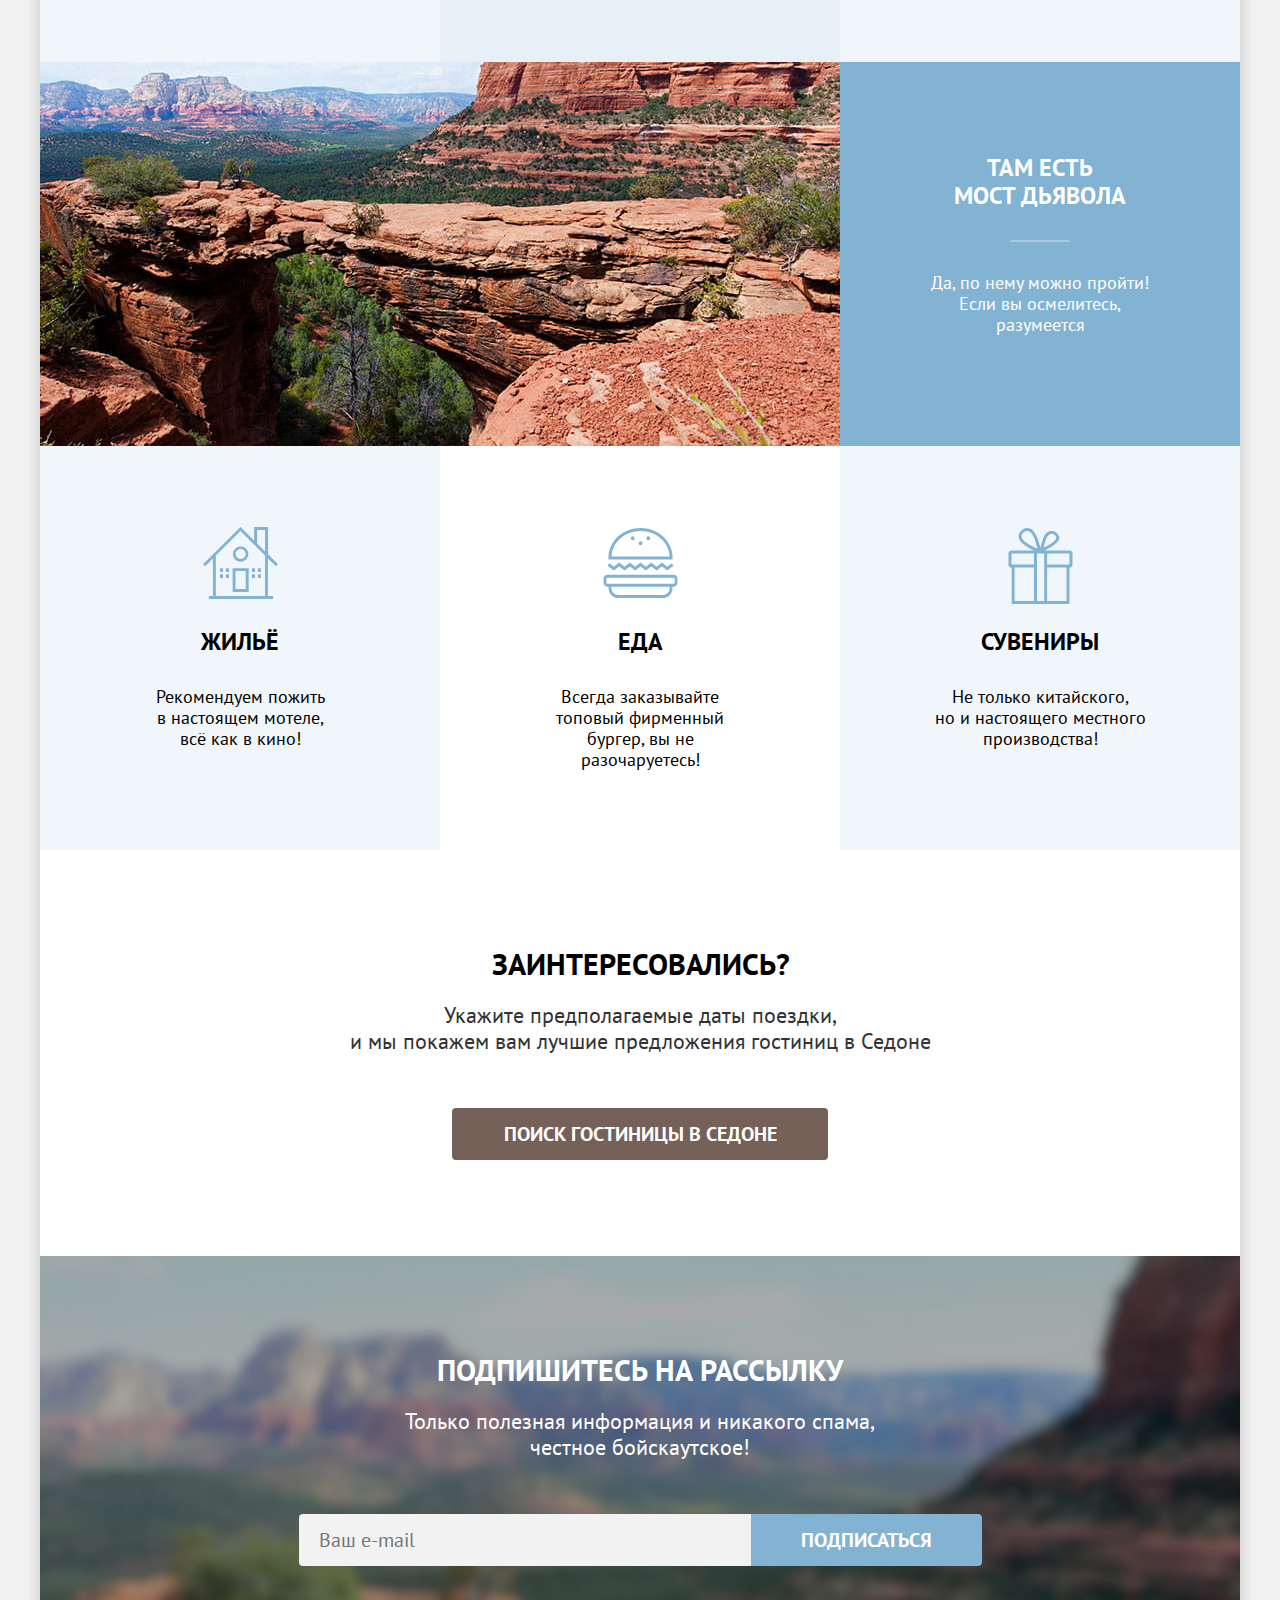
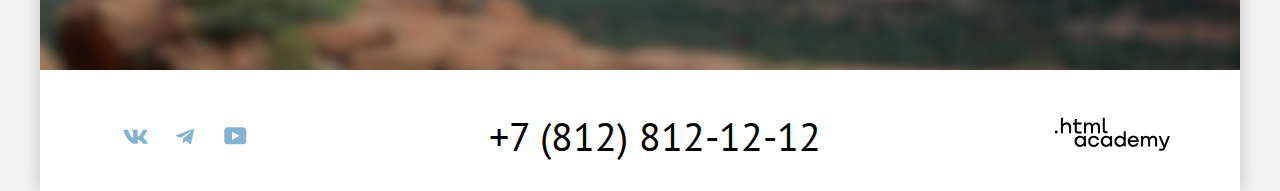
==== commit c0257bd1: "Дорабатывает верстку всех компонентов" ====
--- a/index.html
+++ b/index.html
@@ -10,19 +10,19 @@
   <body>
     <header class="main-header">
       <nav class="navigation">
+        <div class="logo-wrapper">
+          <a class="main-header-logo" href="index.html">
+            <img
+              class="logo"
+              src="images/logo-sedona.svg"
+              width="140"
+              height="70"
+              alt="Логотип Седона"
+            />
+          </a>
+        </div>
         <ul class="navigation-list">
           <li class="navigation-item">
-            <a class="main-header-logo" href="index.html">
-              <img
-                class="logo"
-                src="images/logo-sedona.svg"
-                width="140"
-                height="70"
-                alt="Логотип Седона"
-              />
-            </a>
-          </li>
-          <li class="navigation-item navigation-main">
             <a class="navigation-link navigation-link-current" href="index.html"
               >Главная</a
             >
@@ -34,7 +34,7 @@
             <a class="navigation-link" href="catalog.html">Гостиницы</a>
           </li>
         </ul>
-        <ul class="navigation-list navigation-user">
+        <ul class="navigation-user">
           <li class="navigation-item-icon">
             <a class="navigation-item-link navigation-link-search" href="#">
               <span class="visually-hidden">Поиск</span></a
@@ -43,7 +43,7 @@
           <li class="navigation-item-icon">
             <a class="navigation-item-link navigation-link-like" href="#"
               ><span class="visually-hidden"
-                >Отелей, добавленных в избранное: 12.</span
+                >Отелей, добавленных в избранное:</span
               >
               <span class="number-green">12</span>
             </a>
@@ -127,6 +127,9 @@
             </div>
           </li>
         </ul>
+      </section>
+      <section class="privilege">
+        <h2 class="visually-hidden">Преимущества.</h2>
         <ul class="privilege-list">
           <li class="privilege-item privilege-item-home">
             <h3>Жильё</h3>
@@ -179,105 +182,101 @@
               placeholder="Ваш e-mail"
               required
             />
-            <button type="submit" class="subscription-button">
-              Подписаться
-            </button>
           </label>
+          <button type="submit" class="subscription-button">Подписаться</button>
         </form>
       </section>
     </main>
     <footer class="main-footer">
-      <section class="footer-social">
-        <ul class="footer-social-list">
-          <li class="footer-social-item footer-social-vk">
-            <a class="button-vk-footer button-footer" href="#">
-              <svg
-                aria-hidden="true"
-                focusable="false"
-                width="25"
-                height="15"
-                viewBox="0 0 25 15"
-                fill="none"
-                xmlns="http://www.w3.org/2000/svg"
-              >
-                <path
-                  class="footer-icon-vk"
-                  fill-rule="evenodd"
-                  clip-rule="evenodd"
-                  d="M24.12 1.8c.16-.54 0-.94-.8-.94H20.7c-.67 0-.98.34-1.15.73 0 0-1.33 3.2-3.22 5.27-.61.6-.9.8-1.23.8-.16 0-.41-.2-.41-.75v-5.1c0-.66-.19-.95-.74-.95H9.82c-.42 0-.67.3-.67.59 0 .62.95.76 1.04 2.51v3.8c0 .83-.15.98-.48.98-.9 0-3.06-3.2-4.34-6.88-.25-.72-.5-1-1.18-1H1.57c-.75 0-.9.34-.9.73 0 .68.89 4.07 4.14 8.55 2.17 3.06 5.23 4.72 8 4.72 1.68 0 1.88-.37 1.88-1v-2.32c0-.74.16-.88.7-.88.38 0 1.05.19 2.6 1.66 1.79 1.75 2.08 2.54 3.08 2.54h2.63c.75 0 1.12-.37.9-1.1-.23-.72-1.08-1.77-2.2-3.02-.62-.71-1.54-1.48-1.82-1.86-.39-.5-.28-.71 0-1.15 0 0 3.2-4.42 3.54-5.93Z"
-                  fill="#83B3D3"
-                />
-              </svg>
-              <span class="visually-hidden">Вконтакте</span>
-            </a>
-          </li>
-          <li class="footer-social-item footer-social-telegramm">
-            <a class="button-telegramm-footer button-footer" href="#">
-              <svg
-                aria-hidden="true"
-                focusable="false"
-                width="18"
-                height="16"
-                viewBox="0 0 18 16"
-                fill="none"
-                xmlns="http://www.w3.org/2000/svg"
-              >
-                <path
-                  class="footer-icon-telegramm"
-                  d="M16.79.96.84 7.1c-1.09.44-1.08 1.05-.2 1.32l4.1 1.28 9.47-5.98c.44-.27.85-.13.52.17l-7.68 6.93-.28 4.22c.41 0 .6-.2.83-.41l1.99-1.94 4.13 3.06c.77.42 1.31.2 1.5-.71l2.72-12.8c.28-1.1-.43-1.61-1.16-1.28Z"
-                  fill="#83B3D3"
-                />
-              </svg>
-              <span class="visually-hidden">Телеграмм</span>
-            </a>
-          </li>
-          <li class="footer-social-item footer-social-youtube">
-            <a class="button-youtube-footer button-footer" href="#">
-              <svg
-                aria-hidden="true"
-                focusable="false"
-                width="23"
-                height="18"
-                viewBox="0 0 23 18"
-                fill="none"
-                xmlns="http://www.w3.org/2000/svg"
-              >
-                <path
-                  class="footer-icon-youtube"
-                  d="M18.94.36H3.51C1.65.36.33 1.95.33 3.76v10.09c0 1.91 1.32 3.5 3.18 3.5h15.65c1.64 0 3.17-1.59 3.17-3.4V3.76c-.22-1.8-1.53-3.4-3.39-3.4ZM7.99 12.89V4.82l7.34 4.04-7.34 4.03Z"
-                  fill="#83B3D3"
-                />
-              </svg>
-              <span class="visually-hidden">Ютуб</span>
-            </a>
-          </li>
-        </ul>
-        <div class="footer-contacts-address">
-          <a class="footer-contacts-address-phone" href="tel:+78128121212">
-            +7 (812) 812-12-12
-          </a>
-        </div>
-        <div class="footer-link">
-          <a class="htmlacademy-link" href="https://htmlacademy.ru/">
-            <span class="visually-hidden">Логотип HTML академии.</span>
+      <ul class="footer-social-list">
+        <li class="footer-social-item footer-social-vk">
+          <a class="button-vk-footer button-footer" href="#">
             <svg
               aria-hidden="true"
               focusable="false"
-              width="115"
-              height="34"
-              viewBox="0 0 115 34"
+              width="25"
+              height="15"
+              viewBox="0 0 25 15"
               fill="none"
               xmlns="http://www.w3.org/2000/svg"
             >
               <path
-                class="logo-link-footer"
-                d="M0 13.72v2.6h2.5v-2.6H0ZM11.6 5.32c-1.6 0-2.8.7-3.6 1.7h-.1V.82h-2v15.5h2v-5.3c0-2.1 1.3-3.6 3.3-3.6 1.8 0 2.9 1.4 2.9 3.2v5.7h2v-6.1c.1-3-1.8-4.9-4.5-4.9ZM26.6 5.62h-4.8v-3.7h-2v3.8h-1.9v2h1.9v6c0 1.7 1 2.7 2.7 2.7h4.1v-2h-3.7c-.7 0-1.1-.4-1.1-1.1v-5.7h4.8v-2ZM41.1 5.42c-1.6 0-2.9.8-3.5 2.1h-.1c-.6-1.2-1.8-2.1-3.4-2.1-1.4 0-2.5.8-3.1 1.8h-.1v-1.6H29v10.6h2v-5.4c0-2 1-3.5 2.6-3.5 1.5 0 2.4 1 2.4 2.6v6.3h2v-5.6c0-2.4 1.4-3.3 2.6-3.3 1.5 0 2.4 1 2.4 2.6v6.3h2v-6.5c.1-2.5-1.4-4.3-3.9-4.3ZM47.8 13.52c0 1.7 1 2.7 2.8 2.7h2v-2h-1.7c-.7 0-1.1-.4-1.1-1.1V.82h-2v12.7ZM28.9 20.52c-.9-1.1-2.2-1.8-3.9-1.8-3.1 0-5.4 2.3-5.4 5.6s2.3 5.6 5.4 5.6c1.8 0 3-.8 3.8-1.9h.1v1.6h2v-10.6h-2v1.5Zm-3.6 7.4c-2.2 0-3.6-1.6-3.6-3.6s1.4-3.6 3.6-3.6 3.6 1.6 3.6 3.6c0 1.9-1.4 3.6-3.6 3.6ZM44.2 22.82c-.5-2.4-2.6-4.1-5.4-4.1a5.4 5.4 0 0 0-5.6 5.6c0 3.1 2.2 5.6 5.6 5.6 2.8 0 4.9-1.8 5.4-4.2h-2.1a3.4 3.4 0 0 1-3.3 2.3c-2.2 0-3.6-1.6-3.6-3.6s1.4-3.6 3.6-3.6c1.6 0 2.8 1 3.3 2.2h2.1v-.2ZM55.1 20.52c-.9-1.1-2.2-1.8-3.9-1.8-3.1 0-5.4 2.3-5.4 5.6s2.3 5.6 5.4 5.6c1.8 0 3-.8 3.8-1.9h.1v1.6h2v-10.6h-2v1.5Zm-3.6 7.4c-2.2 0-3.6-1.6-3.6-3.6s1.4-3.6 3.6-3.6 3.6 1.6 3.6 3.6c0 1.9-1.5 3.6-3.6 3.6ZM68.7 20.62c-.9-1.1-2.2-1.9-3.9-1.9-3.1 0-5.4 2.3-5.4 5.6s2.2 5.6 5.4 5.6c1.7 0 3-.8 3.8-1.8h.1v1.5h2v-15.4h-2v6.4Zm-3.6 7.3c-2.2 0-3.6-1.6-3.6-3.6s1.4-3.6 3.6-3.6 3.6 1.6 3.6 3.6c-.1 2-1.5 3.6-3.6 3.6ZM78.3 18.72c-3.3 0-5.5 2.5-5.5 5.6 0 3 2.1 5.6 5.5 5.6 2.5 0 4.5-1.3 5.2-3.6h-2.1c-.5 1-1.6 1.6-3 1.6-1.9 0-3.3-1.3-3.4-2.9h8.8c.2-3.6-2-6.3-5.5-6.3Zm0 1.9c1.7 0 3 1 3.3 2.6h-6.5c.3-1.5 1.5-2.6 3.2-2.6ZM98.2 18.72c-1.6 0-2.9.8-3.6 2h-.1c-.6-1.2-1.8-2-3.4-2-1.4 0-2.5.7-3.1 1.8v-1.5h-1.9v10.6h2v-5.4c0-2 1-3.4 2.6-3.5 1.5 0 2.4 1 2.4 2.6v6.3h2v-5.6c0-2.4 1.4-3.3 2.6-3.3 1.5 0 2.4 1 2.4 2.6v6.3h2v-6.5c.1-2.6-1.4-4.4-3.9-4.4ZM109.4 27.82l-3.6-8.9h-2.2l4.8 11.6c-.3.9-.7 1.2-1.7 1.2h-2.5v2h2.5c1.8 0 2.8-.8 3.5-2.6l4.7-12.2h-2.1l-3.4 8.9Z"
-                fill="#000"
+                class="footer-icon-vk"
+                fill-rule="evenodd"
+                clip-rule="evenodd"
+                d="M24.12 1.8c.16-.54 0-.94-.8-.94H20.7c-.67 0-.98.34-1.15.73 0 0-1.33 3.2-3.22 5.27-.61.6-.9.8-1.23.8-.16 0-.41-.2-.41-.75v-5.1c0-.66-.19-.95-.74-.95H9.82c-.42 0-.67.3-.67.59 0 .62.95.76 1.04 2.51v3.8c0 .83-.15.98-.48.98-.9 0-3.06-3.2-4.34-6.88-.25-.72-.5-1-1.18-1H1.57c-.75 0-.9.34-.9.73 0 .68.89 4.07 4.14 8.55 2.17 3.06 5.23 4.72 8 4.72 1.68 0 1.88-.37 1.88-1v-2.32c0-.74.16-.88.7-.88.38 0 1.05.19 2.6 1.66 1.79 1.75 2.08 2.54 3.08 2.54h2.63c.75 0 1.12-.37.9-1.1-.23-.72-1.08-1.77-2.2-3.02-.62-.71-1.54-1.48-1.82-1.86-.39-.5-.28-.71 0-1.15 0 0 3.2-4.42 3.54-5.93Z"
+                fill="#83B3D3"
               />
             </svg>
+            <span class="visually-hidden">Вконтакте</span>
           </a>
-        </div>
-      </section>
+        </li>
+        <li class="footer-social-item footer-social-telegramm">
+          <a class="button-telegramm-footer button-footer" href="#">
+            <svg
+              aria-hidden="true"
+              focusable="false"
+              width="18"
+              height="16"
+              viewBox="0 0 18 16"
+              fill="none"
+              xmlns="http://www.w3.org/2000/svg"
+            >
+              <path
+                class="footer-icon-telegramm"
+                d="M16.79.96.84 7.1c-1.09.44-1.08 1.05-.2 1.32l4.1 1.28 9.47-5.98c.44-.27.85-.13.52.17l-7.68 6.93-.28 4.22c.41 0 .6-.2.83-.41l1.99-1.94 4.13 3.06c.77.42 1.31.2 1.5-.71l2.72-12.8c.28-1.1-.43-1.61-1.16-1.28Z"
+                fill="#83B3D3"
+              />
+            </svg>
+            <span class="visually-hidden">Телеграмм</span>
+          </a>
+        </li>
+        <li class="footer-social-item footer-social-youtube">
+          <a class="button-youtube-footer button-footer" href="#">
+            <svg
+              aria-hidden="true"
+              focusable="false"
+              width="23"
+              height="18"
+              viewBox="0 0 23 18"
+              fill="none"
+              xmlns="http://www.w3.org/2000/svg"
+            >
+              <path
+                class="footer-icon-youtube"
+                d="M18.94.36H3.51C1.65.36.33 1.95.33 3.76v10.09c0 1.91 1.32 3.5 3.18 3.5h15.65c1.64 0 3.17-1.59 3.17-3.4V3.76c-.22-1.8-1.53-3.4-3.39-3.4ZM7.99 12.89V4.82l7.34 4.04-7.34 4.03Z"
+                fill="#83B3D3"
+              />
+            </svg>
+            <span class="visually-hidden">Ютуб</span>
+          </a>
+        </li>
+      </ul>
+      <div class="footer-contacts-address">
+        <a class="footer-contacts-address-phone" href="tel:+78128121212">
+          +7 (812) 812-12-12
+        </a>
+      </div>
+      <div class="footer-link">
+        <a class="htmlacademy-link" href="https://htmlacademy.ru/">
+          <span class="visually-hidden">Логотип HTML академии.</span>
+          <svg
+            aria-hidden="true"
+            focusable="false"
+            width="115"
+            height="34"
+            viewBox="0 0 115 34"
+            fill="none"
+            xmlns="http://www.w3.org/2000/svg"
+          >
+            <path
+              class="logo-link-footer"
+              d="M0 13.72v2.6h2.5v-2.6H0ZM11.6 5.32c-1.6 0-2.8.7-3.6 1.7h-.1V.82h-2v15.5h2v-5.3c0-2.1 1.3-3.6 3.3-3.6 1.8 0 2.9 1.4 2.9 3.2v5.7h2v-6.1c.1-3-1.8-4.9-4.5-4.9ZM26.6 5.62h-4.8v-3.7h-2v3.8h-1.9v2h1.9v6c0 1.7 1 2.7 2.7 2.7h4.1v-2h-3.7c-.7 0-1.1-.4-1.1-1.1v-5.7h4.8v-2ZM41.1 5.42c-1.6 0-2.9.8-3.5 2.1h-.1c-.6-1.2-1.8-2.1-3.4-2.1-1.4 0-2.5.8-3.1 1.8h-.1v-1.6H29v10.6h2v-5.4c0-2 1-3.5 2.6-3.5 1.5 0 2.4 1 2.4 2.6v6.3h2v-5.6c0-2.4 1.4-3.3 2.6-3.3 1.5 0 2.4 1 2.4 2.6v6.3h2v-6.5c.1-2.5-1.4-4.3-3.9-4.3ZM47.8 13.52c0 1.7 1 2.7 2.8 2.7h2v-2h-1.7c-.7 0-1.1-.4-1.1-1.1V.82h-2v12.7ZM28.9 20.52c-.9-1.1-2.2-1.8-3.9-1.8-3.1 0-5.4 2.3-5.4 5.6s2.3 5.6 5.4 5.6c1.8 0 3-.8 3.8-1.9h.1v1.6h2v-10.6h-2v1.5Zm-3.6 7.4c-2.2 0-3.6-1.6-3.6-3.6s1.4-3.6 3.6-3.6 3.6 1.6 3.6 3.6c0 1.9-1.4 3.6-3.6 3.6ZM44.2 22.82c-.5-2.4-2.6-4.1-5.4-4.1a5.4 5.4 0 0 0-5.6 5.6c0 3.1 2.2 5.6 5.6 5.6 2.8 0 4.9-1.8 5.4-4.2h-2.1a3.4 3.4 0 0 1-3.3 2.3c-2.2 0-3.6-1.6-3.6-3.6s1.4-3.6 3.6-3.6c1.6 0 2.8 1 3.3 2.2h2.1v-.2ZM55.1 20.52c-.9-1.1-2.2-1.8-3.9-1.8-3.1 0-5.4 2.3-5.4 5.6s2.3 5.6 5.4 5.6c1.8 0 3-.8 3.8-1.9h.1v1.6h2v-10.6h-2v1.5Zm-3.6 7.4c-2.2 0-3.6-1.6-3.6-3.6s1.4-3.6 3.6-3.6 3.6 1.6 3.6 3.6c0 1.9-1.5 3.6-3.6 3.6ZM68.7 20.62c-.9-1.1-2.2-1.9-3.9-1.9-3.1 0-5.4 2.3-5.4 5.6s2.2 5.6 5.4 5.6c1.7 0 3-.8 3.8-1.8h.1v1.5h2v-15.4h-2v6.4Zm-3.6 7.3c-2.2 0-3.6-1.6-3.6-3.6s1.4-3.6 3.6-3.6 3.6 1.6 3.6 3.6c-.1 2-1.5 3.6-3.6 3.6ZM78.3 18.72c-3.3 0-5.5 2.5-5.5 5.6 0 3 2.1 5.6 5.5 5.6 2.5 0 4.5-1.3 5.2-3.6h-2.1c-.5 1-1.6 1.6-3 1.6-1.9 0-3.3-1.3-3.4-2.9h8.8c.2-3.6-2-6.3-5.5-6.3Zm0 1.9c1.7 0 3 1 3.3 2.6h-6.5c.3-1.5 1.5-2.6 3.2-2.6ZM98.2 18.72c-1.6 0-2.9.8-3.6 2h-.1c-.6-1.2-1.8-2-3.4-2-1.4 0-2.5.7-3.1 1.8v-1.5h-1.9v10.6h2v-5.4c0-2 1-3.4 2.6-3.5 1.5 0 2.4 1 2.4 2.6v6.3h2v-5.6c0-2.4 1.4-3.3 2.6-3.3 1.5 0 2.4 1 2.4 2.6v6.3h2v-6.5c.1-2.6-1.4-4.4-3.9-4.4ZM109.4 27.82l-3.6-8.9h-2.2l4.8 11.6c-.3.9-.7 1.2-1.7 1.2h-2.5v2h2.5c1.8 0 2.8-.8 3.5-2.6l4.7-12.2h-2.1l-3.4 8.9Z"
+              fill="#000"
+            />
+          </svg>
+        </a>
+      </div>
     </footer>
     <div class="modal-container modal-container-close">
       <div class="modal modal-auth">
@@ -428,35 +427,36 @@
               <div class="quantity-number">
                 <span class="number-children form-number-children">
                   <label class="number-children" for="auth-children"
-                    >Дети:<span class="tooltip">
-                      <button class="tooltip-toggle" type="button">
-                        <span class="visually-hidden"
-                          >Открытие всплывающего окна.</span
-                        >
-                        <svg
-                          class="tooltip-icon"
-                          width="26"
-                          height="26"
-                          viewBox="0 0 26 26"
-                          fill="none"
-                          xmlns="http://www.w3.org/2000/svg"
-                        >
-                          <circle cx="13" cy="13" r="13" fill="#83B3D3" />
-                          <path
-                            fill-rule="evenodd"
-                            clip-rule="evenodd"
-                            d="M12 7h2v2h-2V7Zm2 12h-2v-9h2v9Z"
-                            fill="#fff"
-                          />
-                        </svg>
-                      </button>
-                      <span class="tooltip-text"
-                        >Укажите количество детей, которые будут с вами, возраст
-                        которых от 6 до 18 лет. Дети до 6 лет размещаются
-                        бесплатно.
-                      </span>
+                    >Дети:
+                  </label>
+                  <span class="tooltip">
+                    <button class="tooltip-toggle" type="button">
+                      <span class="visually-hidden"
+                        >Открытие всплывающего окна.</span
+                      >
+                      <svg
+                        class="tooltip-icon"
+                        width="26"
+                        height="26"
+                        viewBox="0 0 26 26"
+                        fill="none"
+                        xmlns="http://www.w3.org/2000/svg"
+                      >
+                        <circle cx="13" cy="13" r="13" fill="#83B3D3" />
+                        <path
+                          fill-rule="evenodd"
+                          clip-rule="evenodd"
+                          d="M12 7h2v2h-2V7Zm2 12h-2v-9h2v9Z"
+                          fill="#fff"
+                        />
+                      </svg>
+                    </button>
+                    <span class="tooltip-text"
+                      >Укажите количество детей, которые будут с вами, возраст
+                      которых от 6 до 18 лет. Дети до 6 лет размещаются
+                      бесплатно.
                     </span>
-                  </label>
+                  </span>
                 </span>
                 <div class="number-wrapper">
                   <button class="button-minus" type="button">
--- a/styles/styles.css
+++ b/styles/styles.css
@@ -16,6 +16,10 @@
   font-weight: 700;
   src: url("../fonts/ptsans-700.woff2") format("woff2");
   font-display: swap;
+}
+
+html {
+  background: #f2f2f2;
 }
 
 body {
@@ -30,6 +34,7 @@
   background-color: #ffffff;
   width: 1200px;
   margin: 0 auto;
+  box-shadow: 0px 0px 15px rgba(0, 0, 0, 0.2);
 }
 
 .main-header {
@@ -43,7 +48,6 @@
   line-height: 24px;
   font-size: 20px;
   color: #000000;
-  background-color: #ffffff;
   font-weight: 700;
   text-align: center;
   text-decoration: none;
@@ -55,7 +59,7 @@
   line-height: 20px;
   font-weight: 700;
   padding: 8px 34px;
-  background: #756157;
+  background-color: #756157;
   border-radius: 4px;
   color: #ffffff;
   text-transform: uppercase;
@@ -76,6 +80,20 @@
   text-transform: uppercase;
   margin: 0;
   margin-bottom: 30px;
+}
+
+.privilege h3 {
+  font-size: 24px;
+  line-height: 28px;
+  text-transform: uppercase;
+  margin: 0;
+  margin-bottom: 30px;
+}
+
+.privilege p {
+  font-size: 18px;
+  line-height: 21px;
+  margin: 0;
 }
 
 .description p {
@@ -176,6 +194,7 @@
   padding: 0;
   width: 400px;
   margin-right: auto;
+  padding-top: 8px;
 }
 
 .hero {
@@ -186,7 +205,7 @@
   background-repeat: no-repeat;
   background-size: 100% auto;
   height: 485px;
-  background-color: rgba(131, 179, 211, 0.12);
+  background-color: rgb(129 179 211 / 74%);
 }
 
 .about {
@@ -215,7 +234,7 @@
   background-image: url("../images/background-subscribe.jpg");
   text-align: center;
   background-size: 100% auto;
-  padding: 96px 80px 104px 80px;
+  padding: 96px 80px 52px 80px;
 }
 
 .subscription h2 {
@@ -236,10 +255,10 @@
 .main-footer a {
   font-family: "PT Sans", sans-serif;
   color: #000000;
-  background-color: #ffffff;
   font-style: normal;
   font-weight: 400;
   text-decoration: none;
+  white-space: nowrap;
 }
 
 .footer-contacts-address {
@@ -259,7 +278,7 @@
   padding-left: 70px;
   padding-top: 35px;
   padding-bottom: 70px;
-  padding-right: 70px;
+  padding-right: 71px;
 }
 
 .inner-header-title {
@@ -286,7 +305,10 @@
   background-color: #ffffff;
   text-align: center;
   width: 1200px;
-  height: 415px;
+  padding-top: 88px;
+  padding-bottom: 49px;
+  padding-left: 10px;
+  padding-right: 10px;
 }
 
 .subscription-catalog h2 {
@@ -350,11 +372,12 @@
   border-radius: 4px;
   color: #ffffff;
   display: inline-block;
-  width: 60px;
+  min-width: 60px;
   height: 60px;
   text-align: center;
   margin-bottom: 8px;
   margin-right: 8px;
+  padding: 0 5px;
 }
 
 .subscription-button {
@@ -420,7 +443,7 @@
   height: 36px;
   border-radius: 4px;
   cursor: pointer;
-  margin-bottom: 25px;
+  margin-bottom: 34px;
 }
 
 .button-filter-reset {
@@ -441,21 +464,26 @@
 
 .navigation {
   display: flex;
-  justify-content: space-between;
 }
 
 .navigation-list {
   display: flex;
   flex-wrap: wrap;
   margin: 0;
-  margin-left: 70px;
   padding: 0;
   list-style: none;
   align-items: center;
 }
 
 .navigation-user {
+  display: flex;
+  align-items: center;
+  margin: 0;
+  padding: 0;
   margin-right: 70px;
+  margin-left: auto;
+  list-style: none;
+  height: 64px;
 }
 
 .description-item {
@@ -497,7 +525,7 @@
   margin: 0;
   padding: 0;
   list-style-type: none;
-  margin-bottom: 40px;
+  margin-bottom: 44px;
   margin-top: 8px;
 }
 
@@ -552,7 +580,7 @@
   padding: 0;
   margin: 0;
   list-style: none;
-  width: 350px;
+  width: 380px;
 }
 
 .footer-social-item {
@@ -577,12 +605,18 @@
   font-weight: 400;
   font-size: 18px;
   line-height: 21px;
-  padding: 10px;
+  padding: 11px 15px;
   width: 292px;
   height: 49px;
   border: 2px solid #e5e5e5;
   border-radius: 4px;
   margin-right: 70px;
+  background-color: #ffffff;
+  appearance: none;
+  background-image: url("../images/select-arrow.svg");
+  background-repeat: no-repeat;
+  background-position: right;
+  background-position-x: 260px;
 }
 
 .button-select {
@@ -616,7 +650,7 @@
   justify-content: space-between;
   margin: 0;
   padding: 0;
-  margin-bottom: 16px;
+  margin-bottom: 14px;
 }
 
 .appartament-card-apartments {
@@ -691,11 +725,6 @@
   position: relative;
 }
 
-.label-email {
-  display: flex;
-  justify-content: center;
-}
-
 .navigation-item-icon {
   width: 44px;
   height: 64px;
@@ -1073,6 +1102,7 @@
 
 .pagination-link-current {
   background: #f2f2f2;
+  color: #000000;
 }
 
 .pagination-link-current:hover {
@@ -1184,7 +1214,7 @@
 
 .range-wrapper-inputs {
   display: flex;
-  margin-bottom: 36px;
+  margin-bottom: 43px;
   gap: 2px;
 }
 
@@ -1270,7 +1300,7 @@
 }
 
 .catalog-filter-item:not(:last-child) {
-  margin-bottom: 16px;
+  margin-bottom: 18px;
 }
 
 .control-input[type="radio"] + .control-mark {
@@ -1346,7 +1376,7 @@
   border-radius: 10px;
   border: none;
   width: 577px;
-  height: 48px;
+  height: 60px;
   cursor: pointer;
   font-family: "PT Sans";
   font-style: normal;
@@ -1362,9 +1392,11 @@
 }
 
 .hotel-stars {
-  background: url("../images/star-icon.svg") -4px 0 / 20px 15px repeat-x;
+  background: url("../images/star-icon.svg") -4px 0 / 21px 18px repeat-x;
+  background-repeat: space;
   background-position: left;
-  width: 100px;
+  width: 91px;
+  height: 20px;
 }
 
 .quantity-number {
@@ -1504,7 +1536,7 @@
 
 .number-children {
   position: relative;
-  padding-right: 82px;
+  padding-right: 68px;
   font-family: "PT Sans";
   font-style: normal;
   font-weight: 700;
@@ -1612,7 +1644,7 @@
   line-height: 20px;
   font-weight: 400;
   text-transform: none;
-  padding: 15px 18px;
+  padding: 15px 18px 18px 22px;
   display: block;
   width: 256px;
   position: absolute;
@@ -1698,19 +1730,19 @@
 }
 
 .hotel-stars-one {
-  width: 80px;
+  width: 91px;
 }
 
 .hotel-stars-two {
-  width: 80px;
+  width: 91px;
 }
 
 .hotel-stars-three {
-  width: 60px;
+  width: 68px;
 }
 
 .hotel-stars-four {
-  width: 40px;
+  width: 44px;
 }
 
 .privilege-item-home::before {
@@ -1753,6 +1785,53 @@
   background-color: #82b3d3;
 }
 
-.navigation-main {
-  margin-left: 30px;
-}
+.logo-wrapper {
+  position: relative;
+  margin-left: 70px;
+  margin-right: 30px;
+}
+
+.description-foto {
+  background-color: #82b3d3;
+}
+
+.subscription-form {
+  margin-bottom: 52px;
+  display: flex;
+  justify-content: center;
+}
+
+.navigation-item-icon:hover {
+  opacity: 0.6;
+}
+
+.navigation-item-icon:active {
+  opacity: 0.8;
+}
+
+.main-header-logo:hover {
+  opacity: 0.6;
+}
+
+.main-header-logo:active {
+  opacity: 0.8;
+}
+
+.navigation-link:hover {
+  opacity: 0.6;
+}
+
+.navigation-link:active {
+  opacity: 0.8;
+}
+
+.main-footer {
+  display: flex;
+  justify-content: space-between;
+  align-items: center;
+  margin: 0 auto;
+  padding: 0;
+  width: 1060px;
+  margin-top: 41px;
+  margin-bottom: 30px;
+}
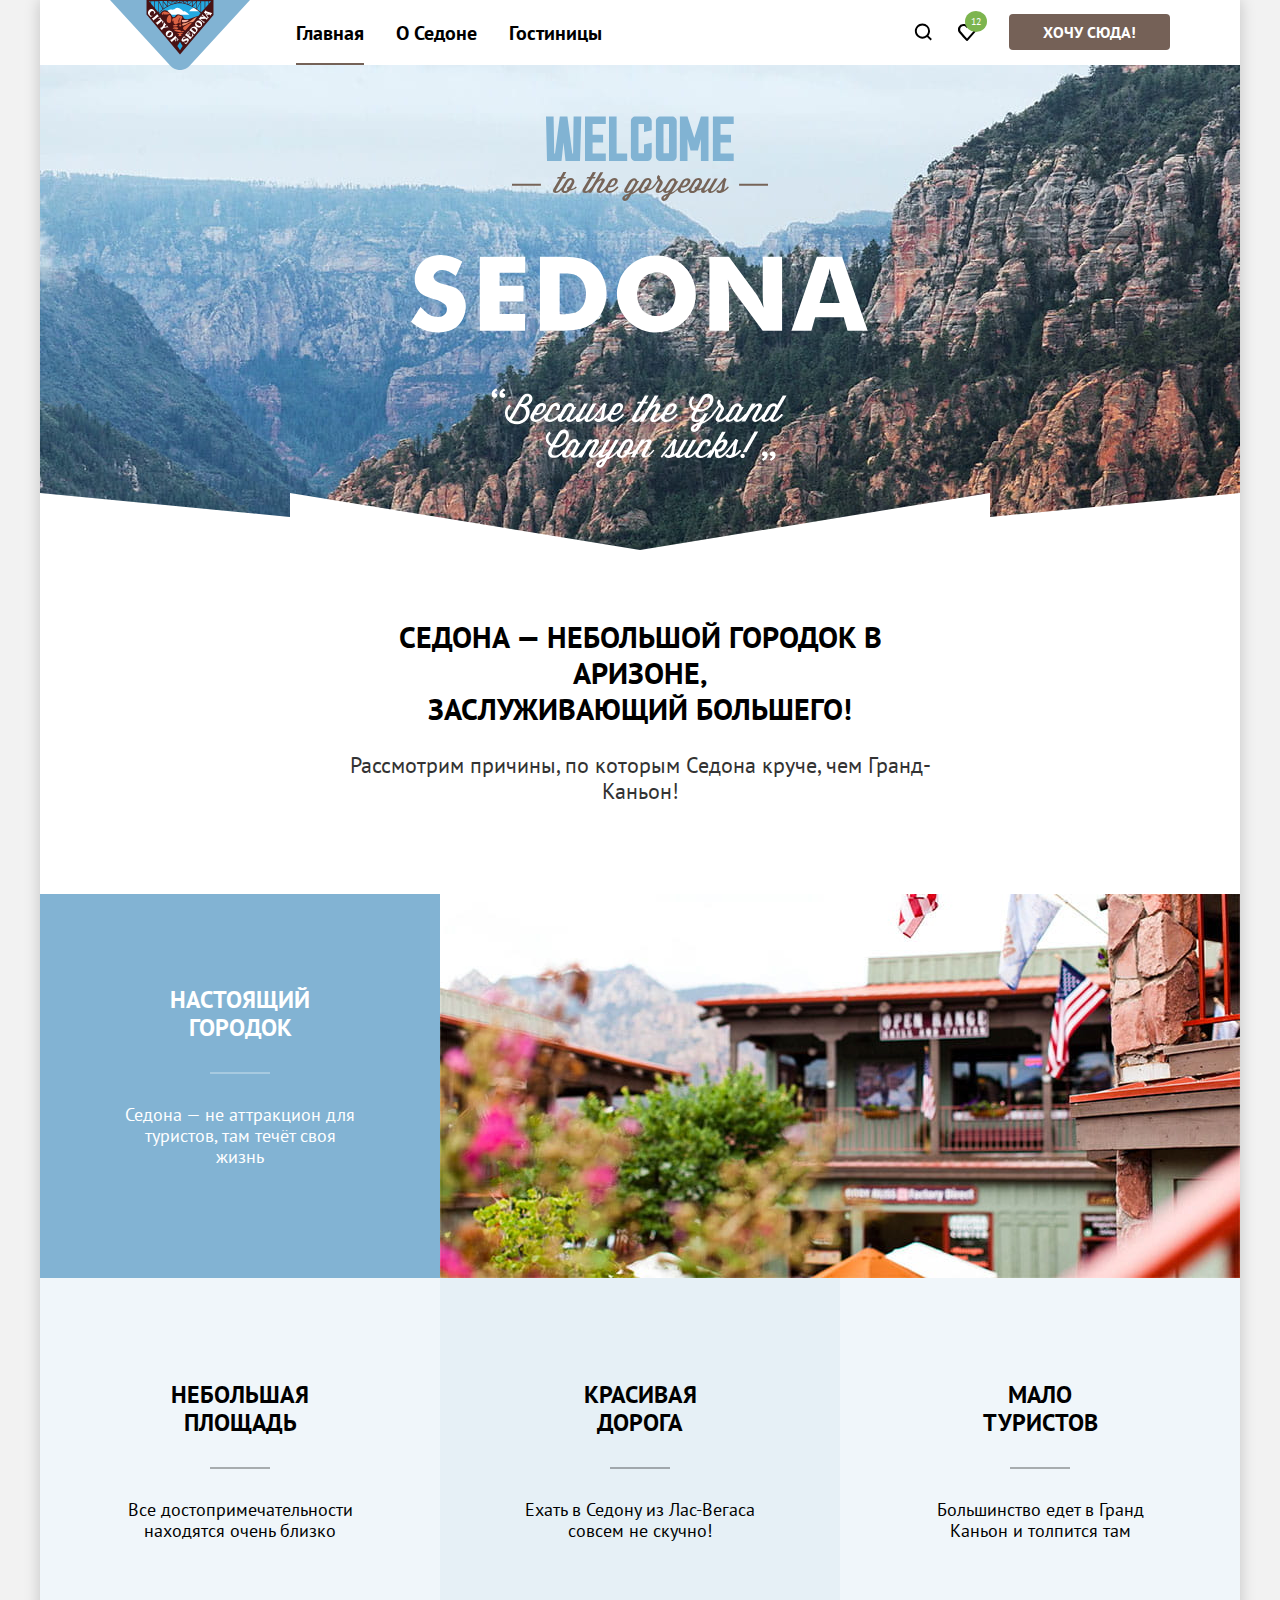
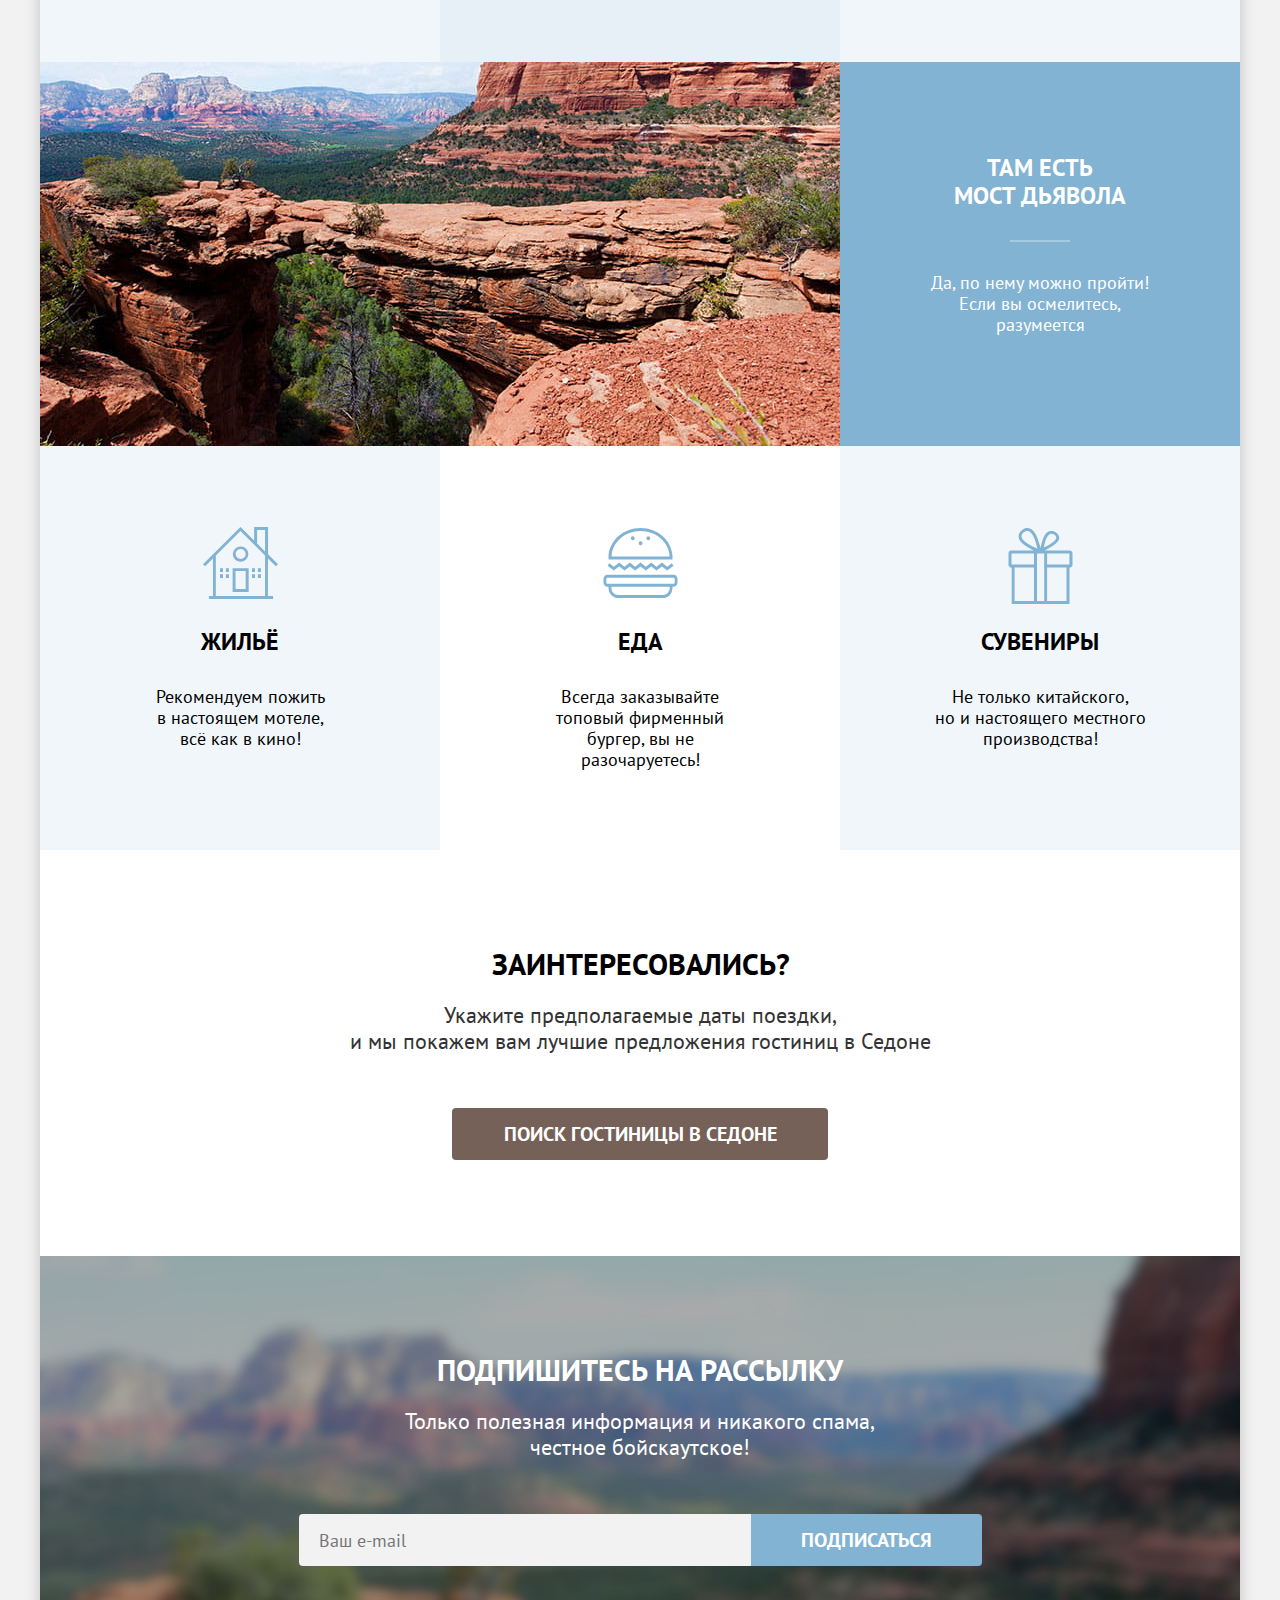
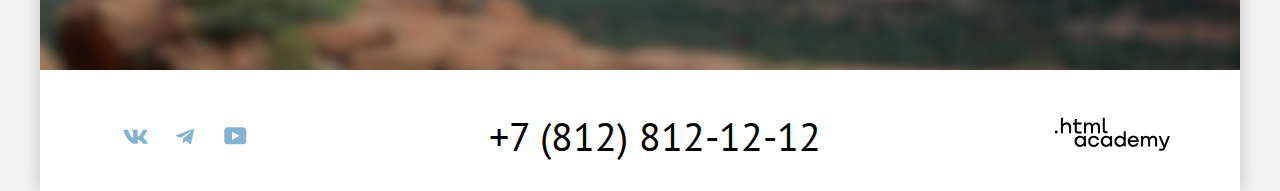
==== commit 3790f672: "Дорабатывает верстку всех компонентов" ====
--- a/index.html
+++ b/index.html
@@ -1,522 +1,307 @@
 <!DOCTYPE html>
 <html lang="ru">
-  <head>
-    <meta charset="utf-8" />
-    <title>HTML Academy: Седона</title>
-    <link rel="stylesheet" href="styles/styles.css" />
-    <link rel="icon" href="favicon.ico" />
-  </head>
-
-  <body>
-    <header class="main-header">
-      <nav class="navigation">
-        <div class="logo-wrapper">
-          <a class="main-header-logo" href="index.html">
-            <img
-              class="logo"
-              src="images/logo-sedona.svg"
-              width="140"
-              height="70"
-              alt="Логотип Седона"
-            />
-          </a>
+    <head>
+        <meta charset="utf-8" />
+        <title>HTML Academy: Седона</title>
+        <link rel="stylesheet" href="styles/styles.css" />
+        <link rel="icon" href="favicon.ico" />
+    </head>
+    <body>
+        <header class="main-header">
+            <nav class="navigation">
+                <div class="logo-wrapper">
+                    <a class="main-header-logo" href="index.html">
+                        <img class="logo" src="images/logo-sedona.svg" width="140" height="70" alt="Логотип Седона" />
+                    </a>
+                </div>
+                <ul class="navigation-list">
+                    <li class="navigation-item">
+                        <a class="navigation-link navigation-link-current" href="index.html">Главная</a>
+                    </li>
+                    <li class="navigation-item">
+                        <a class="navigation-link" href="#">О Седоне</a>
+                    </li>
+                    <li class="navigation-item">
+                        <a class="navigation-link" href="catalog.html">Гостиницы</a>
+                    </li>
+                </ul>
+                <ul class="navigation-user">
+                    <li class="navigation-item-icon">
+                        <a class="navigation-item-link navigation-link-search" href="#"> <span class="visually-hidden">Поиск</span></a>
+                    </li>
+                    <li class="navigation-item-icon">
+                        <a class="navigation-item-link navigation-link-like" href="#">
+                            <span class="visually-hidden">Отелей, добавленных в избранное:</span>
+                            <span class="number-green">12</span>
+                        </a>
+                    </li>
+                    <li class="navigation-item">
+                        <a class="navigation-link-button" href="#">Хочу сюда!</a>
+                    </li>
+                </ul>
+            </nav>
+        </header>
+        <main class="main-container main-index">
+            <section class="hero">
+                <img src="images/welcome.svg" width="458" height="352" alt="welcome to the gorgeous Sedona because the grand canyon sucks" />
+            </section>
+            <section class="about">
+                <h1>
+                    Седона — небольшой городок в Аризоне,<br />
+                    заслуживающий большего!
+                </h1>
+                <p>Рассмотрим причины, по которым Седона круче, чем Гранд-Каньон!</p>
+            </section>
+            <section class="description">
+                <ul class="description-list">
+                    <li class="description-item description-item-сity">
+                        <div class="wrapper-blue-description">
+                            <h3>Настоящий городок</h3>
+                            <p>Седона — не аттракцион для туристов, там течёт своя жизнь</p>
+                        </div>
+                    </li>
+                    <li class="description-photo">
+                        <img class="description-images" src="images/shop.jpg" width="800" height="384" alt="Заведение Седона" />
+                    </li>
+                    <li class="description-item-light description-item-square">
+                        <div class="wrapper-light-description">
+                            <h3>Небольшая площадь</h3>
+                            <p>Все достопримечательности находятся очень близко</p>
+                        </div>
+                    </li>
+                    <li class="description-item-light description-item-road">
+                        <div class="wrapper-light-description">
+                            <h3>
+                                Красивая<br />
+                                дорога
+                            </h3>
+                            <p>Ехать в Седону из Лас-Вегаса совсем не скучно!</p>
+                        </div>
+                    </li>
+                    <li class="description-item-light description-item-tourists">
+                        <div class="wrapper-light-description">
+                            <h3>
+                                Мало<br />
+                                туристов
+                            </h3>
+                            <p>Большинство едет в Гранд Каньон и толпится там</p>
+                        </div>
+                    </li>
+                    <li class="description-foto">
+                        <img class="description-images" src="images/rock.jpg" width="800" height="384" alt="Горы Седона" />
+                    </li>
+                    <li class="description-item description-item-bridge">
+                        <div class="wrapper-blue-description">
+                            <h3>
+                                Там есть <br />
+                                мост дьявола
+                            </h3>
+                            <p>Да, по нему можно пройти! Если вы осмелитесь, разумеется</p>
+                        </div>
+                    </li>
+                </ul>
+            </section>
+            <section class="privilege">
+                <h2 class="visually-hidden">Преимущества.</h2>
+                <ul class="privilege-list">
+                    <li class="privilege-item privilege-item-home">
+                        <h3>Жильё</h3>
+                        <p>
+                            Рекомендуем пожить<br />
+                            в настоящем мотеле,<br />
+                            всё как в кино!
+                        </p>
+                    </li>
+                    <li class="privilege-item privilege-item-food">
+                        <h3>Еда</h3>
+                        <p>
+                            Всегда заказывайте<br />
+                            топовый фирменный бургер, вы не разочаруетесь!
+                        </p>
+                    </li>
+                    <li class="privilege-item privilege-item-souvenirs">
+                        <h3>Сувениры</h3>
+                        <p>
+                            Не только китайского,<br />
+                            но и настоящего местного производства!
+                        </p>
+                    </li>
+                </ul>
+            </section>
+            <section class="search">
+                <h2>Заинтересовались?</h2>
+                <p>
+                    Укажите предполагаемые даты поездки,<br />
+                    и мы покажем вам лучшие предложения гостиниц в Седоне
+                </p>
+                <a class="search-catalog" href="catalog.html">
+                    Поиск гостиницы в Седоне
+                </a>
+            </section>
+            <section class="subscription">
+                <h2>Подпишитесь на рассылку</h2>
+                <p>
+                    Только полезная информация и никакого спама,<br />
+                    честное бойскаутское!
+                </p>
+                <form class="subscription-form" action="https://echo.htmlacademy.ru" method="post">
+                    <label class="label-email" for="field">
+                        <input type="email" class="field" id="field" placeholder="Ваш e-mail" required />
+                    </label>
+                    <button type="submit" class="subscription-button">Подписаться</button>
+                </form>
+            </section>
+        </main>
+        <footer class="main-footer">
+            <ul class="footer-social-list">
+                <li class="footer-social-item footer-social-vk">
+                    <a class="button-vk-footer button-footer" href="#">
+                        <svg aria-hidden="true" focusable="false" width="25" height="15" viewBox="0 0 25 15" fill="none" xmlns="http://www.w3.org/2000/svg">
+                            <path
+                                class="footer-icon-vk"
+                                fill-rule="evenodd"
+                                clip-rule="evenodd"
+                                d="M24.12 1.8c.16-.54 0-.94-.8-.94H20.7c-.67 0-.98.34-1.15.73 0 0-1.33 3.2-3.22 5.27-.61.6-.9.8-1.23.8-.16 0-.41-.2-.41-.75v-5.1c0-.66-.19-.95-.74-.95H9.82c-.42 0-.67.3-.67.59 0 .62.95.76 1.04 2.51v3.8c0 .83-.15.98-.48.98-.9 0-3.06-3.2-4.34-6.88-.25-.72-.5-1-1.18-1H1.57c-.75 0-.9.34-.9.73 0 .68.89 4.07 4.14 8.55 2.17 3.06 5.23 4.72 8 4.72 1.68 0 1.88-.37 1.88-1v-2.32c0-.74.16-.88.7-.88.38 0 1.05.19 2.6 1.66 1.79 1.75 2.08 2.54 3.08 2.54h2.63c.75 0 1.12-.37.9-1.1-.23-.72-1.08-1.77-2.2-3.02-.62-.71-1.54-1.48-1.82-1.86-.39-.5-.28-.71 0-1.15 0 0 3.2-4.42 3.54-5.93Z"
+                                fill="#83B3D3"
+                            />
+                        </svg>
+                        <span class="visually-hidden">Вконтакте</span>
+                    </a>
+                </li>
+                <li class="footer-social-item footer-social-telegramm">
+                    <a class="button-telegramm-footer button-footer" href="#">
+                        <svg aria-hidden="true" focusable="false" width="18" height="16" viewBox="0 0 18 16" fill="none" xmlns="http://www.w3.org/2000/svg">
+                            <path
+                                class="footer-icon-telegramm"
+                                d="M16.79.96.84 7.1c-1.09.44-1.08 1.05-.2 1.32l4.1 1.28 9.47-5.98c.44-.27.85-.13.52.17l-7.68 6.93-.28 4.22c.41 0 .6-.2.83-.41l1.99-1.94 4.13 3.06c.77.42 1.31.2 1.5-.71l2.72-12.8c.28-1.1-.43-1.61-1.16-1.28Z"
+                                fill="#83B3D3"
+                            />
+                        </svg>
+                        <span class="visually-hidden">Телеграмм</span>
+                    </a>
+                </li>
+                <li class="footer-social-item footer-social-youtube">
+                    <a class="button-youtube-footer button-footer" href="#">
+                        <svg aria-hidden="true" focusable="false" width="23" height="18" viewBox="0 0 23 18" fill="none" xmlns="http://www.w3.org/2000/svg">
+                            <path
+                                class="footer-icon-youtube"
+                                d="M18.94.36H3.51C1.65.36.33 1.95.33 3.76v10.09c0 1.91 1.32 3.5 3.18 3.5h15.65c1.64 0 3.17-1.59 3.17-3.4V3.76c-.22-1.8-1.53-3.4-3.39-3.4ZM7.99 12.89V4.82l7.34 4.04-7.34 4.03Z"
+                                fill="#83B3D3"
+                            />
+                        </svg>
+                        <span class="visually-hidden">Ютуб</span>
+                    </a>
+                </li>
+            </ul>
+            <div class="footer-contacts-address">
+                <a class="footer-contacts-address-phone" href="tel:+78128121212">
+                    +7 (812) 812-12-12
+                </a>
+            </div>
+            <div class="footer-link">
+                <a class="htmlacademy-link" href="https://htmlacademy.ru/">
+                    <span class="visually-hidden">Логотип HTML академии.</span>
+                    <svg aria-hidden="true" focusable="false" width="115" height="34" viewBox="0 0 115 34" fill="none" xmlns="http://www.w3.org/2000/svg">
+                        <path
+                            class="logo-link-footer"
+                            d="M0 13.72v2.6h2.5v-2.6H0ZM11.6 5.32c-1.6 0-2.8.7-3.6 1.7h-.1V.82h-2v15.5h2v-5.3c0-2.1 1.3-3.6 3.3-3.6 1.8 0 2.9 1.4 2.9 3.2v5.7h2v-6.1c.1-3-1.8-4.9-4.5-4.9ZM26.6 5.62h-4.8v-3.7h-2v3.8h-1.9v2h1.9v6c0 1.7 1 2.7 2.7 2.7h4.1v-2h-3.7c-.7 0-1.1-.4-1.1-1.1v-5.7h4.8v-2ZM41.1 5.42c-1.6 0-2.9.8-3.5 2.1h-.1c-.6-1.2-1.8-2.1-3.4-2.1-1.4 0-2.5.8-3.1 1.8h-.1v-1.6H29v10.6h2v-5.4c0-2 1-3.5 2.6-3.5 1.5 0 2.4 1 2.4 2.6v6.3h2v-5.6c0-2.4 1.4-3.3 2.6-3.3 1.5 0 2.4 1 2.4 2.6v6.3h2v-6.5c.1-2.5-1.4-4.3-3.9-4.3ZM47.8 13.52c0 1.7 1 2.7 2.8 2.7h2v-2h-1.7c-.7 0-1.1-.4-1.1-1.1V.82h-2v12.7ZM28.9 20.52c-.9-1.1-2.2-1.8-3.9-1.8-3.1 0-5.4 2.3-5.4 5.6s2.3 5.6 5.4 5.6c1.8 0 3-.8 3.8-1.9h.1v1.6h2v-10.6h-2v1.5Zm-3.6 7.4c-2.2 0-3.6-1.6-3.6-3.6s1.4-3.6 3.6-3.6 3.6 1.6 3.6 3.6c0 1.9-1.4 3.6-3.6 3.6ZM44.2 22.82c-.5-2.4-2.6-4.1-5.4-4.1a5.4 5.4 0 0 0-5.6 5.6c0 3.1 2.2 5.6 5.6 5.6 2.8 0 4.9-1.8 5.4-4.2h-2.1a3.4 3.4 0 0 1-3.3 2.3c-2.2 0-3.6-1.6-3.6-3.6s1.4-3.6 3.6-3.6c1.6 0 2.8 1 3.3 2.2h2.1v-.2ZM55.1 20.52c-.9-1.1-2.2-1.8-3.9-1.8-3.1 0-5.4 2.3-5.4 5.6s2.3 5.6 5.4 5.6c1.8 0 3-.8 3.8-1.9h.1v1.6h2v-10.6h-2v1.5Zm-3.6 7.4c-2.2 0-3.6-1.6-3.6-3.6s1.4-3.6 3.6-3.6 3.6 1.6 3.6 3.6c0 1.9-1.5 3.6-3.6 3.6ZM68.7 20.62c-.9-1.1-2.2-1.9-3.9-1.9-3.1 0-5.4 2.3-5.4 5.6s2.2 5.6 5.4 5.6c1.7 0 3-.8 3.8-1.8h.1v1.5h2v-15.4h-2v6.4Zm-3.6 7.3c-2.2 0-3.6-1.6-3.6-3.6s1.4-3.6 3.6-3.6 3.6 1.6 3.6 3.6c-.1 2-1.5 3.6-3.6 3.6ZM78.3 18.72c-3.3 0-5.5 2.5-5.5 5.6 0 3 2.1 5.6 5.5 5.6 2.5 0 4.5-1.3 5.2-3.6h-2.1c-.5 1-1.6 1.6-3 1.6-1.9 0-3.3-1.3-3.4-2.9h8.8c.2-3.6-2-6.3-5.5-6.3Zm0 1.9c1.7 0 3 1 3.3 2.6h-6.5c.3-1.5 1.5-2.6 3.2-2.6ZM98.2 18.72c-1.6 0-2.9.8-3.6 2h-.1c-.6-1.2-1.8-2-3.4-2-1.4 0-2.5.7-3.1 1.8v-1.5h-1.9v10.6h2v-5.4c0-2 1-3.4 2.6-3.5 1.5 0 2.4 1 2.4 2.6v6.3h2v-5.6c0-2.4 1.4-3.3 2.6-3.3 1.5 0 2.4 1 2.4 2.6v6.3h2v-6.5c.1-2.6-1.4-4.4-3.9-4.4ZM109.4 27.82l-3.6-8.9h-2.2l4.8 11.6c-.3.9-.7 1.2-1.7 1.2h-2.5v2h2.5c1.8 0 2.8-.8 3.5-2.6l4.7-12.2h-2.1l-3.4 8.9Z"
+                            fill="#000"
+                        />
+                    </svg>
+                </a>
+            </div>
+        </footer>
+        <div class="modal-container modal-container-close">
+            <div class="modal modal-auth">
+                <button class="modal-close-button" type="button">
+                    <img src="images/modal-close.svg" class="close-button-images" width="15" height="14" alt="Крестик закрытия модального окна" />
+                    <span class="visually-hidden">Закрыть</span>
+                </button>
+                <section class="modal-content">
+                    <h2 class="modal-title">Поиск гостиницы в Седоне</h2>
+                    <form class="auth-form" action="https://echo.htmlacademy.ru/" method="post">
+                        <p class="field-group">
+                            <label class="date-start date" for="auth-start">Дата Заезда:</label>
+                            <input class="auth-form-field field" type="text" id="auth-start" name="auth-start" placeholder="Укажите дату" value="27 апреля 2020" />
+                            <svg class="icon-calendar" width="16" height="15" viewBox="0 0 16 15" fill="none" xmlns="http://www.w3.org/2000/svg">
+                                <path d="M5.75 10c.3 0 .5-.2.5-.5s-.2-.5-.5-.5-.5.2-.5.5.2.5.5.5Z" fill="#000" />
+                                <path d="M15 2h-2V0h-1v2H4V0H3v2H1c-.6 0-1 .4-1 1v11c0 .5.4 1 1 1h14c.5 0 1-.5 1-1V3c0-.6-.5-1-1-1Zm0 12H1V7h14v7ZM1 6V3h2v2h1V3h8v2h1V3h2v3H1Z" fill="#000" />
+                                <path
+                                    d="M8 10c.3 0 .5-.2.5-.5S8.3 9 8 9s-.5.2-.5.5.2.5.5.5ZM10.25 10c.3 0 .5-.2.5-.5s-.2-.5-.5-.5-.5.2-.5.5.2.5.5.5ZM5.75 11c-.3 0-.5.2-.5.5s.2.5.5.5.5-.2.5-.5-.2-.5-.5-.5ZM3.5 10c.3 0 .5-.2.5-.5S3.8 9 3.5 9s-.5.2-.5.5.2.5.5.5ZM3.5 11c-.3 0-.5.2-.5.5s.2.5.5.5.5-.2.5-.5-.2-.5-.5-.5ZM8 11c-.3 0-.5.2-.5.5s.2.5.5.5.5-.2.5-.5-.2-.5-.5-.5ZM10.25 11c-.3 0-.5.2-.5.5s.2.5.5.5.5-.2.5-.5-.2-.5-.5-.5ZM12.5 10c.3 0 .5-.2.5-.5s-.2-.5-.5-.5-.5.2-.5.5.2.5.5.5ZM12.5 11c-.3 0-.5.2-.5.5s.2.5.5.5.5-.2.5-.5-.2-.5-.5-.5Z"
+                                    fill="#000"
+                                />
+                            </svg>
+                        </p>
+                        <p class="error-text">Мы не можем отправить вас в прошлое.</p>
+                        <p class="field-group">
+                            <label class="date-departure date" for="auth-departure">Дата Выезда:</label>
+                            <input class="auth-form-field field" type="text" id="auth-departure" name="auth-departure" placeholder="Укажите дату" value="1 сентября 2023" />
+                            <svg class="icon-calendar" width="16" height="15" viewBox="0 0 16 15" fill="none" xmlns="http://www.w3.org/2000/svg">
+                                <path d="M5.75 10c.3 0 .5-.2.5-.5s-.2-.5-.5-.5-.5.2-.5.5.2.5.5.5Z" fill="#000" />
+                                <path d="M15 2h-2V0h-1v2H4V0H3v2H1c-.6 0-1 .4-1 1v11c0 .5.4 1 1 1h14c.5 0 1-.5 1-1V3c0-.6-.5-1-1-1Zm0 12H1V7h14v7ZM1 6V3h2v2h1V3h8v2h1V3h2v3H1Z" fill="#000" />
+                                <path
+                                    d="M8 10c.3 0 .5-.2.5-.5S8.3 9 8 9s-.5.2-.5.5.2.5.5.5ZM10.25 10c.3 0 .5-.2.5-.5s-.2-.5-.5-.5-.5.2-.5.5.2.5.5.5ZM5.75 11c-.3 0-.5.2-.5.5s.2.5.5.5.5-.2.5-.5-.2-.5-.5-.5ZM3.5 10c.3 0 .5-.2.5-.5S3.8 9 3.5 9s-.5.2-.5.5.2.5.5.5ZM3.5 11c-.3 0-.5.2-.5.5s.2.5.5.5.5-.2.5-.5-.2-.5-.5-.5ZM8 11c-.3 0-.5.2-.5.5s.2.5.5.5.5-.2.5-.5-.2-.5-.5-.5ZM10.25 11c-.3 0-.5.2-.5.5s.2.5.5.5.5-.2.5-.5-.2-.5-.5-.5ZM12.5 10c.3 0 .5-.2.5-.5s-.2-.5-.5-.5-.5.2-.5.5.2.5.5.5ZM12.5 11c-.3 0-.5.2-.5.5s.2.5.5.5.5-.2.5-.5-.2-.5-.5-.5Z"
+                                    fill="#000"
+                                />
+                            </svg>
+                        </p>
+                        <p class="error-text-input">
+                            На эти даты есть свободные номера. Пока есть.
+                        </p>
+                        <div class="section-modal-number">
+                            <div class="quantity-number">
+                                <label class="number-grown" for="auth-grown">Взрослые:</label>
+                                <div class="number-wrapper">
+                                    <button class="button-minus" type="button">
+                                        <svg class="icon-button-minus" width="14" height="2" viewBox="0 0 14 2" fill="none" xmlns="http://www.w3.org/2000/svg">
+                                            <path class="icon-button-minus" d="M0 0v2h14V0H0Z" fill="#756157" fill-opacity=".3" />
+                                        </svg>
+                                        <span class="visually-hidden">Уменьшить количество взрослых</span>
+                                    </button>
+                                    <input class="quantity" type="text" id="auth-grown" name="auth-grown" value="2" />
+                                    <button class="button-plus" type="button">
+                                        <svg class="button-plus-color" aria-hidden="true" focusable="false" width="14" height="14" viewBox="0 0 14 14" fill="none" xmlns="http://www.w3.org/2000/svg">
+                                            <path class="button-plus-color" d="M14 6H8V0H6v6H0v2h6v6h2V8h6V6Z" fill="#756157" fill-opacity="0.3" />
+                                        </svg>
+                                        <span class="visually-hidden">Увеличить количество взрослых</span>
+                                    </button>
+                                </div>
+                            </div>
+                            <div class="quantity-number">
+                                <span class="number-children form-number-children">
+                                    <label class="number-children" for="auth-children">Дети: </label>
+                                    <span class="tooltip">
+                                        <button class="tooltip-toggle" type="button">
+                                            <span class="visually-hidden">Открытие всплывающего окна.</span>
+                                            <svg class="tooltip-icon" width="26" height="26" viewBox="0 0 26 26" fill="none" xmlns="http://www.w3.org/2000/svg">
+                                                <circle cx="13" cy="13" r="13" fill="#83B3D3" />
+                                                <path fill-rule="evenodd" clip-rule="evenodd" d="M12 7h2v2h-2V7Zm2 12h-2v-9h2v9Z" fill="#fff" />
+                                            </svg>
+                                        </button>
+                                        <span class="tooltip-text">Укажите количество детей, которые будут с вами, возраст которых от 6 до 18 лет. Дети до 6 лет размещаются бесплатно. </span>
+                                    </span>
+                                </span>
+                                <div class="number-wrapper">
+                                    <button class="button-minus" type="button">
+                                        <svg class="icon-button-minus" aria-hidden="true" focusable="false" width="14" height="2" viewBox="0 0 14 2" fill="none" xmlns="http://www.w3.org/2000/svg">
+                                            <path class="icon-button-minus" d="M0 0v2h14V0H0Z" fill="#756157" fill-opacity=".3" />
+                                        </svg>
+                                        <span class="visually-hidden">Уменьшить количество детей</span>
+                                    </button>
+                                    <input class="quantity" type="text" id="auth-children" name="auth-children" value="2" />
+                                    <button class="button-plus" type="button">
+                                        <svg class="button-plus-color" aria-hidden="true" focusable="false" width="14" height="14" viewBox="0 0 14 14" fill="none" xmlns="http://www.w3.org/2000/svg">
+                                            <path class="button-plus-color" d="M14 6H8V0H6v6H0v2h6v6h2V8h6V6Z" fill="#756157" fill-opacity="0.3" />
+                                        </svg>
+                                        <span class="visually-hidden">Увеличить количество детей</span>
+                                    </button>
+                                </div>
+                            </div>
+                        </div>
+                        <button class="auth-form-button" type="submit">Найти</button>
+                    </form>
+                </section>
+            </div>
         </div>
-        <ul class="navigation-list">
-          <li class="navigation-item">
-            <a class="navigation-link navigation-link-current" href="index.html"
-              >Главная</a
-            >
-          </li>
-          <li class="navigation-item">
-            <a class="navigation-link" href="#">О Седоне</a>
-          </li>
-          <li class="navigation-item">
-            <a class="navigation-link" href="catalog.html">Гостиницы</a>
-          </li>
-        </ul>
-        <ul class="navigation-user">
-          <li class="navigation-item-icon">
-            <a class="navigation-item-link navigation-link-search" href="#">
-              <span class="visually-hidden">Поиск</span></a
-            >
-          </li>
-          <li class="navigation-item-icon">
-            <a class="navigation-item-link navigation-link-like" href="#"
-              ><span class="visually-hidden"
-                >Отелей, добавленных в избранное:</span
-              >
-              <span class="number-green">12</span>
-            </a>
-          </li>
-          <li class="navigation-item">
-            <a class="navigation-link-button" href="#">Хочу сюда!</a>
-          </li>
-        </ul>
-      </nav>
-    </header>
-    <main class="main-container main-index">
-      <section class="hero">
-        <img
-          src="images/welcome.svg"
-          width="458"
-          height="352"
-          alt="welcome to the gorgeous Sedona because the grand canyon sucks"
-        />
-      </section>
-      <section class="about">
-        <h1>
-          Седона — небольшой городок в Аризоне,<br />
-          заслуживающий большего!
-        </h1>
-        <p>Рассмотрим причины, по которым Седона круче, чем Гранд-Каньон!</p>
-      </section>
-      <section class="description">
-        <ul class="description-list">
-          <li class="description-item description-item-сity">
-            <div class="wrapper-blue-description">
-              <h3>Настоящий городок</h3>
-              <p>Седона — не аттракцион для туристов, там течёт своя жизнь</p>
-            </div>
-          </li>
-          <li class="description-photo">
-            <img
-              class="description-images"
-              src="images/shop.jpg"
-              width="800"
-              height="384"
-              alt="Заведение Седона"
-            />
-          </li>
-          <li class="description-item-light description-item-square">
-            <div class="wrapper-light-description">
-              <h3>Небольшая площадь</h3>
-              <p>Все достопримечательности находятся очень близко</p>
-            </div>
-          </li>
-          <li class="description-item-light description-item-road">
-            <div class="wrapper-light-description">
-              <h3>
-                Красивая<br />
-                дорога
-              </h3>
-              <p>Ехать в Седону из Лас-Вегаса совсем не скучно!</p>
-            </div>
-          </li>
-          <li class="description-item-light description-item-tourists">
-            <div class="wrapper-light-description">
-              <h3>
-                Мало<br />
-                туристов
-              </h3>
-              <p>Большинство едет в Гранд Каньон и толпится там</p>
-            </div>
-          </li>
-          <li class="description-foto">
-            <img
-              class="description-images"
-              src="images/rock.jpg"
-              width="800"
-              height="384"
-              alt="Горы Седона"
-            />
-          </li>
-          <li class="description-item description-item-bridge">
-            <div class="wrapper-blue-description">
-              <h3>Там есть <br />мост дьявола</h3>
-              <p>Да, по нему можно пройти! Если вы осмелитесь, разумеется</p>
-            </div>
-          </li>
-        </ul>
-      </section>
-      <section class="privilege">
-        <h2 class="visually-hidden">Преимущества.</h2>
-        <ul class="privilege-list">
-          <li class="privilege-item privilege-item-home">
-            <h3>Жильё</h3>
-            <p>
-              Рекомендуем пожить<br />в настоящем мотеле,<br />
-              всё как в кино!
-            </p>
-          </li>
-          <li class="privilege-item privilege-item-food">
-            <h3>Еда</h3>
-            <p>
-              Всегда заказывайте<br />
-              топовый фирменный бургер, вы не разочаруетесь!
-            </p>
-          </li>
-          <li class="privilege-item privilege-item-souvenirs">
-            <h3>Сувениры</h3>
-            <p>
-              Не только китайского,<br />
-              но и настоящего местного производства!
-            </p>
-          </li>
-        </ul>
-      </section>
-      <section class="search">
-        <h2>Заинтересовались?</h2>
-        <p>
-          Укажите предполагаемые даты поездки,<br />и мы покажем вам лучшие
-          предложения гостиниц в Седоне
-        </p>
-        <a class="search-catalog" href="catalog.html">
-          Поиск гостиницы в Седоне
-        </a>
-      </section>
-      <section class="subscription">
-        <h2>Подпишитесь на рассылку</h2>
-        <p>
-          Только полезная информация и никакого спама,<br />
-          честное бойскаутское!
-        </p>
-        <form
-          class="subscription-form"
-          action="https://echo.htmlacademy.ru"
-          method="post"
-        >
-          <label class="label-email">
-            <input
-              type="email"
-              class="field"
-              placeholder="Ваш e-mail"
-              required
-            />
-          </label>
-          <button type="submit" class="subscription-button">Подписаться</button>
-        </form>
-      </section>
-    </main>
-    <footer class="main-footer">
-      <ul class="footer-social-list">
-        <li class="footer-social-item footer-social-vk">
-          <a class="button-vk-footer button-footer" href="#">
-            <svg
-              aria-hidden="true"
-              focusable="false"
-              width="25"
-              height="15"
-              viewBox="0 0 25 15"
-              fill="none"
-              xmlns="http://www.w3.org/2000/svg"
-            >
-              <path
-                class="footer-icon-vk"
-                fill-rule="evenodd"
-                clip-rule="evenodd"
-                d="M24.12 1.8c.16-.54 0-.94-.8-.94H20.7c-.67 0-.98.34-1.15.73 0 0-1.33 3.2-3.22 5.27-.61.6-.9.8-1.23.8-.16 0-.41-.2-.41-.75v-5.1c0-.66-.19-.95-.74-.95H9.82c-.42 0-.67.3-.67.59 0 .62.95.76 1.04 2.51v3.8c0 .83-.15.98-.48.98-.9 0-3.06-3.2-4.34-6.88-.25-.72-.5-1-1.18-1H1.57c-.75 0-.9.34-.9.73 0 .68.89 4.07 4.14 8.55 2.17 3.06 5.23 4.72 8 4.72 1.68 0 1.88-.37 1.88-1v-2.32c0-.74.16-.88.7-.88.38 0 1.05.19 2.6 1.66 1.79 1.75 2.08 2.54 3.08 2.54h2.63c.75 0 1.12-.37.9-1.1-.23-.72-1.08-1.77-2.2-3.02-.62-.71-1.54-1.48-1.82-1.86-.39-.5-.28-.71 0-1.15 0 0 3.2-4.42 3.54-5.93Z"
-                fill="#83B3D3"
-              />
-            </svg>
-            <span class="visually-hidden">Вконтакте</span>
-          </a>
-        </li>
-        <li class="footer-social-item footer-social-telegramm">
-          <a class="button-telegramm-footer button-footer" href="#">
-            <svg
-              aria-hidden="true"
-              focusable="false"
-              width="18"
-              height="16"
-              viewBox="0 0 18 16"
-              fill="none"
-              xmlns="http://www.w3.org/2000/svg"
-            >
-              <path
-                class="footer-icon-telegramm"
-                d="M16.79.96.84 7.1c-1.09.44-1.08 1.05-.2 1.32l4.1 1.28 9.47-5.98c.44-.27.85-.13.52.17l-7.68 6.93-.28 4.22c.41 0 .6-.2.83-.41l1.99-1.94 4.13 3.06c.77.42 1.31.2 1.5-.71l2.72-12.8c.28-1.1-.43-1.61-1.16-1.28Z"
-                fill="#83B3D3"
-              />
-            </svg>
-            <span class="visually-hidden">Телеграмм</span>
-          </a>
-        </li>
-        <li class="footer-social-item footer-social-youtube">
-          <a class="button-youtube-footer button-footer" href="#">
-            <svg
-              aria-hidden="true"
-              focusable="false"
-              width="23"
-              height="18"
-              viewBox="0 0 23 18"
-              fill="none"
-              xmlns="http://www.w3.org/2000/svg"
-            >
-              <path
-                class="footer-icon-youtube"
-                d="M18.94.36H3.51C1.65.36.33 1.95.33 3.76v10.09c0 1.91 1.32 3.5 3.18 3.5h15.65c1.64 0 3.17-1.59 3.17-3.4V3.76c-.22-1.8-1.53-3.4-3.39-3.4ZM7.99 12.89V4.82l7.34 4.04-7.34 4.03Z"
-                fill="#83B3D3"
-              />
-            </svg>
-            <span class="visually-hidden">Ютуб</span>
-          </a>
-        </li>
-      </ul>
-      <div class="footer-contacts-address">
-        <a class="footer-contacts-address-phone" href="tel:+78128121212">
-          +7 (812) 812-12-12
-        </a>
-      </div>
-      <div class="footer-link">
-        <a class="htmlacademy-link" href="https://htmlacademy.ru/">
-          <span class="visually-hidden">Логотип HTML академии.</span>
-          <svg
-            aria-hidden="true"
-            focusable="false"
-            width="115"
-            height="34"
-            viewBox="0 0 115 34"
-            fill="none"
-            xmlns="http://www.w3.org/2000/svg"
-          >
-            <path
-              class="logo-link-footer"
-              d="M0 13.72v2.6h2.5v-2.6H0ZM11.6 5.32c-1.6 0-2.8.7-3.6 1.7h-.1V.82h-2v15.5h2v-5.3c0-2.1 1.3-3.6 3.3-3.6 1.8 0 2.9 1.4 2.9 3.2v5.7h2v-6.1c.1-3-1.8-4.9-4.5-4.9ZM26.6 5.62h-4.8v-3.7h-2v3.8h-1.9v2h1.9v6c0 1.7 1 2.7 2.7 2.7h4.1v-2h-3.7c-.7 0-1.1-.4-1.1-1.1v-5.7h4.8v-2ZM41.1 5.42c-1.6 0-2.9.8-3.5 2.1h-.1c-.6-1.2-1.8-2.1-3.4-2.1-1.4 0-2.5.8-3.1 1.8h-.1v-1.6H29v10.6h2v-5.4c0-2 1-3.5 2.6-3.5 1.5 0 2.4 1 2.4 2.6v6.3h2v-5.6c0-2.4 1.4-3.3 2.6-3.3 1.5 0 2.4 1 2.4 2.6v6.3h2v-6.5c.1-2.5-1.4-4.3-3.9-4.3ZM47.8 13.52c0 1.7 1 2.7 2.8 2.7h2v-2h-1.7c-.7 0-1.1-.4-1.1-1.1V.82h-2v12.7ZM28.9 20.52c-.9-1.1-2.2-1.8-3.9-1.8-3.1 0-5.4 2.3-5.4 5.6s2.3 5.6 5.4 5.6c1.8 0 3-.8 3.8-1.9h.1v1.6h2v-10.6h-2v1.5Zm-3.6 7.4c-2.2 0-3.6-1.6-3.6-3.6s1.4-3.6 3.6-3.6 3.6 1.6 3.6 3.6c0 1.9-1.4 3.6-3.6 3.6ZM44.2 22.82c-.5-2.4-2.6-4.1-5.4-4.1a5.4 5.4 0 0 0-5.6 5.6c0 3.1 2.2 5.6 5.6 5.6 2.8 0 4.9-1.8 5.4-4.2h-2.1a3.4 3.4 0 0 1-3.3 2.3c-2.2 0-3.6-1.6-3.6-3.6s1.4-3.6 3.6-3.6c1.6 0 2.8 1 3.3 2.2h2.1v-.2ZM55.1 20.52c-.9-1.1-2.2-1.8-3.9-1.8-3.1 0-5.4 2.3-5.4 5.6s2.3 5.6 5.4 5.6c1.8 0 3-.8 3.8-1.9h.1v1.6h2v-10.6h-2v1.5Zm-3.6 7.4c-2.2 0-3.6-1.6-3.6-3.6s1.4-3.6 3.6-3.6 3.6 1.6 3.6 3.6c0 1.9-1.5 3.6-3.6 3.6ZM68.7 20.62c-.9-1.1-2.2-1.9-3.9-1.9-3.1 0-5.4 2.3-5.4 5.6s2.2 5.6 5.4 5.6c1.7 0 3-.8 3.8-1.8h.1v1.5h2v-15.4h-2v6.4Zm-3.6 7.3c-2.2 0-3.6-1.6-3.6-3.6s1.4-3.6 3.6-3.6 3.6 1.6 3.6 3.6c-.1 2-1.5 3.6-3.6 3.6ZM78.3 18.72c-3.3 0-5.5 2.5-5.5 5.6 0 3 2.1 5.6 5.5 5.6 2.5 0 4.5-1.3 5.2-3.6h-2.1c-.5 1-1.6 1.6-3 1.6-1.9 0-3.3-1.3-3.4-2.9h8.8c.2-3.6-2-6.3-5.5-6.3Zm0 1.9c1.7 0 3 1 3.3 2.6h-6.5c.3-1.5 1.5-2.6 3.2-2.6ZM98.2 18.72c-1.6 0-2.9.8-3.6 2h-.1c-.6-1.2-1.8-2-3.4-2-1.4 0-2.5.7-3.1 1.8v-1.5h-1.9v10.6h2v-5.4c0-2 1-3.4 2.6-3.5 1.5 0 2.4 1 2.4 2.6v6.3h2v-5.6c0-2.4 1.4-3.3 2.6-3.3 1.5 0 2.4 1 2.4 2.6v6.3h2v-6.5c.1-2.6-1.4-4.4-3.9-4.4ZM109.4 27.82l-3.6-8.9h-2.2l4.8 11.6c-.3.9-.7 1.2-1.7 1.2h-2.5v2h2.5c1.8 0 2.8-.8 3.5-2.6l4.7-12.2h-2.1l-3.4 8.9Z"
-              fill="#000"
-            />
-          </svg>
-        </a>
-      </div>
-    </footer>
-    <div class="modal-container modal-container-close">
-      <div class="modal modal-auth">
-        <button class="modal-close-button" type="button">
-          <img
-            src="images/modal-close.svg"
-            class="close-button-images"
-            width="15"
-            height="14"
-            alt="Крестик закрытия модального окна"
-          />
-          <span class="visually-hidden">Закрыть</span>
-        </button>
-        <section class="modal-content">
-          <h2 class="modal-title">Поиск гостиницы в Седоне</h2>
-          <form
-            class="auth-form"
-            action="https://echo.htmlacademy.ru/"
-            method="post"
-          >
-            <p class="field-group">
-              <label class="date-start date" for="auth-start"
-                >Дата Заезда:</label
-              >
-              <input
-                class="auth-form-field field"
-                type="text"
-                id="auth-start"
-                name="auth-start"
-                placeholder="Укажите дату"
-                value="27 апреля 2020"
-              />
-              <svg
-                class="icon-calendar"
-                width="16"
-                height="15"
-                viewBox="0 0 16 15"
-                fill="none"
-                xmlns="http://www.w3.org/2000/svg"
-              >
-                <path
-                  d="M5.75 10c.3 0 .5-.2.5-.5s-.2-.5-.5-.5-.5.2-.5.5.2.5.5.5Z"
-                  fill="#000"
-                />
-                <path
-                  d="M15 2h-2V0h-1v2H4V0H3v2H1c-.6 0-1 .4-1 1v11c0 .5.4 1 1 1h14c.5 0 1-.5 1-1V3c0-.6-.5-1-1-1Zm0 12H1V7h14v7ZM1 6V3h2v2h1V3h8v2h1V3h2v3H1Z"
-                  fill="#000"
-                />
-                <path
-                  d="M8 10c.3 0 .5-.2.5-.5S8.3 9 8 9s-.5.2-.5.5.2.5.5.5ZM10.25 10c.3 0 .5-.2.5-.5s-.2-.5-.5-.5-.5.2-.5.5.2.5.5.5ZM5.75 11c-.3 0-.5.2-.5.5s.2.5.5.5.5-.2.5-.5-.2-.5-.5-.5ZM3.5 10c.3 0 .5-.2.5-.5S3.8 9 3.5 9s-.5.2-.5.5.2.5.5.5ZM3.5 11c-.3 0-.5.2-.5.5s.2.5.5.5.5-.2.5-.5-.2-.5-.5-.5ZM8 11c-.3 0-.5.2-.5.5s.2.5.5.5.5-.2.5-.5-.2-.5-.5-.5ZM10.25 11c-.3 0-.5.2-.5.5s.2.5.5.5.5-.2.5-.5-.2-.5-.5-.5ZM12.5 10c.3 0 .5-.2.5-.5s-.2-.5-.5-.5-.5.2-.5.5.2.5.5.5ZM12.5 11c-.3 0-.5.2-.5.5s.2.5.5.5.5-.2.5-.5-.2-.5-.5-.5Z"
-                  fill="#000"
-                />
-              </svg>
-            </p>
-            <p class="error-text">Мы не можем отправить вас в прошлое.</p>
-            <p class="field-group">
-              <label class="date-departure date" for="auth-departure"
-                >Дата Выезда:</label
-              >
-              <input
-                class="auth-form-field field"
-                type="text"
-                id="auth-departure"
-                name="auth-departure"
-                placeholder="Укажите дату"
-                value="1 сентября 2023"
-              />
-              <svg
-                class="icon-calendar"
-                width="16"
-                height="15"
-                viewBox="0 0 16 15"
-                fill="none"
-                xmlns="http://www.w3.org/2000/svg"
-              >
-                <path
-                  d="M5.75 10c.3 0 .5-.2.5-.5s-.2-.5-.5-.5-.5.2-.5.5.2.5.5.5Z"
-                  fill="#000"
-                />
-                <path
-                  d="M15 2h-2V0h-1v2H4V0H3v2H1c-.6 0-1 .4-1 1v11c0 .5.4 1 1 1h14c.5 0 1-.5 1-1V3c0-.6-.5-1-1-1Zm0 12H1V7h14v7ZM1 6V3h2v2h1V3h8v2h1V3h2v3H1Z"
-                  fill="#000"
-                />
-                <path
-                  d="M8 10c.3 0 .5-.2.5-.5S8.3 9 8 9s-.5.2-.5.5.2.5.5.5ZM10.25 10c.3 0 .5-.2.5-.5s-.2-.5-.5-.5-.5.2-.5.5.2.5.5.5ZM5.75 11c-.3 0-.5.2-.5.5s.2.5.5.5.5-.2.5-.5-.2-.5-.5-.5ZM3.5 10c.3 0 .5-.2.5-.5S3.8 9 3.5 9s-.5.2-.5.5.2.5.5.5ZM3.5 11c-.3 0-.5.2-.5.5s.2.5.5.5.5-.2.5-.5-.2-.5-.5-.5ZM8 11c-.3 0-.5.2-.5.5s.2.5.5.5.5-.2.5-.5-.2-.5-.5-.5ZM10.25 11c-.3 0-.5.2-.5.5s.2.5.5.5.5-.2.5-.5-.2-.5-.5-.5ZM12.5 10c.3 0 .5-.2.5-.5s-.2-.5-.5-.5-.5.2-.5.5.2.5.5.5ZM12.5 11c-.3 0-.5.2-.5.5s.2.5.5.5.5-.2.5-.5-.2-.5-.5-.5Z"
-                  fill="#000"
-                />
-              </svg>
-            </p>
-            <p class="error-text-input">
-              На эти даты есть свободные номера. Пока есть.
-            </p>
-            <div class="section-modal-number">
-              <div class="quantity-number">
-                <label class="number-grown" for="auth-grown">Взрослые:</label>
-                <div class="number-wrapper">
-                  <button class="button-minus" type="button">
-                    <svg
-                      class="icon-button-minus"
-                      width="14"
-                      height="2"
-                      viewBox="0 0 14 2"
-                      fill="none"
-                      xmlns="http://www.w3.org/2000/svg"
-                    >
-                      <path
-                        class="icon-button-minus"
-                        d="M0 0v2h14V0H0Z"
-                        fill="#756157"
-                        fill-opacity=".3"
-                      />
-                    </svg>
-                    <span class="visually-hidden"
-                      >Уменьшить количество взрослых</span
-                    >
-                  </button>
-                  <input
-                    class="quantity"
-                    type="text"
-                    id="auth-grown"
-                    name="auth-grown"
-                    value="2"
-                  />
-                  <button class="button-plus" type="button">
-                    <svg
-                      class="button-plus-color"
-                      aria-hidden="true"
-                      focusable="false"
-                      width="14"
-                      height="14"
-                      viewBox="0 0 14 14"
-                      fill="none"
-                      xmlns="http://www.w3.org/2000/svg"
-                    >
-                      <path
-                        class="button-plus-color"
-                        d="M14 6H8V0H6v6H0v2h6v6h2V8h6V6Z"
-                        fill="#756157"
-                        fill-opacity="0.3"
-                      />
-                    </svg>
-                    <span class="visually-hidden"
-                      >Увеличить количество взрослых</span
-                    >
-                  </button>
-                </div>
-              </div>
-              <div class="quantity-number">
-                <span class="number-children form-number-children">
-                  <label class="number-children" for="auth-children"
-                    >Дети:
-                  </label>
-                  <span class="tooltip">
-                    <button class="tooltip-toggle" type="button">
-                      <span class="visually-hidden"
-                        >Открытие всплывающего окна.</span
-                      >
-                      <svg
-                        class="tooltip-icon"
-                        width="26"
-                        height="26"
-                        viewBox="0 0 26 26"
-                        fill="none"
-                        xmlns="http://www.w3.org/2000/svg"
-                      >
-                        <circle cx="13" cy="13" r="13" fill="#83B3D3" />
-                        <path
-                          fill-rule="evenodd"
-                          clip-rule="evenodd"
-                          d="M12 7h2v2h-2V7Zm2 12h-2v-9h2v9Z"
-                          fill="#fff"
-                        />
-                      </svg>
-                    </button>
-                    <span class="tooltip-text"
-                      >Укажите количество детей, которые будут с вами, возраст
-                      которых от 6 до 18 лет. Дети до 6 лет размещаются
-                      бесплатно.
-                    </span>
-                  </span>
-                </span>
-                <div class="number-wrapper">
-                  <button class="button-minus" type="button">
-                    <svg
-                      class="icon-button-minus"
-                      aria-hidden="true"
-                      focusable="false"
-                      width="14"
-                      height="2"
-                      viewBox="0 0 14 2"
-                      fill="none"
-                      xmlns="http://www.w3.org/2000/svg"
-                    >
-                      <path
-                        class="icon-button-minus"
-                        d="M0 0v2h14V0H0Z"
-                        fill="#756157"
-                        fill-opacity=".3"
-                      />
-                    </svg>
-                    <span class="visually-hidden"
-                      >Уменьшить количество детей</span
-                    >
-                  </button>
-                  <input
-                    class="quantity"
-                    type="text"
-                    id="auth-children"
-                    name="auth-children"
-                    value="2"
-                  />
-                  <button class="button-plus" type="button">
-                    <svg
-                      class="button-plus-color"
-                      aria-hidden="true"
-                      focusable="false"
-                      width="14"
-                      height="14"
-                      viewBox="0 0 14 14"
-                      fill="none"
-                      xmlns="http://www.w3.org/2000/svg"
-                    >
-                      <path
-                        class="button-plus-color"
-                        d="M14 6H8V0H6v6H0v2h6v6h2V8h6V6Z"
-                        fill="#756157"
-                        fill-opacity="0.3"
-                      />
-                    </svg>
-                    <span class="visually-hidden"
-                      >Увеличить количество детей</span
-                    >
-                  </button>
-                </div>
-              </div>
-            </div>
-            <button class="auth-form-button" type="submit">Найти</button>
-          </form>
-        </section>
-      </div>
-    </div>
-  </body>
+    </body>
 </html>
--- a/styles/styles.css
+++ b/styles/styles.css
@@ -305,7 +305,7 @@
   background-color: #ffffff;
   text-align: center;
   width: 1200px;
-  padding-top: 88px;
+  padding-top: 86px;
   padding-bottom: 49px;
   padding-left: 10px;
   padding-right: 10px;
@@ -398,8 +398,8 @@
   font-family: "PT Sans", sans-serif;
   font-style: normal;
   font-weight: 400;
-  font-size: 20px;
-  line-height: 36px;
+  font-size: 18px;
+  line-height: 24px;
   color: #000000;
   background: #f2f2f2;
   width: 452px;
@@ -525,7 +525,7 @@
   margin: 0;
   padding: 0;
   list-style-type: none;
-  margin-bottom: 44px;
+  margin-bottom: 42px;
   margin-top: 8px;
 }
 
@@ -591,7 +591,7 @@
 .wrapper-button {
   display: flex;
   flex-direction: column;
-  padding-top: 50px;
+  padding-top: 53px;
 }
 
 .wrapper-select {
@@ -605,7 +605,7 @@
   font-weight: 400;
   font-size: 18px;
   line-height: 21px;
-  padding: 11px 15px;
+  padding: 11px 19px;
   width: 292px;
   height: 49px;
   border: 2px solid #e5e5e5;
@@ -1729,11 +1729,11 @@
   margin: 0 auto;
 }
 
-.hotel-stars-one {
-  width: 91px;
-}
-
-.hotel-stars-two {
+.hotel-stars-five {
+  width: 111px;
+}
+
+.hotel-stars-four {
   width: 91px;
 }
 
@@ -1741,8 +1741,12 @@
   width: 68px;
 }
 
-.hotel-stars-four {
+.hotel-stars-two {
   width: 44px;
+}
+
+.hotel-stars-one {
+  width: 24px;
 }
 
 .privilege-item-home::before {
@@ -1835,3 +1839,46 @@
   margin-top: 41px;
   margin-bottom: 30px;
 }
+
+.catalog-filter-title {
+  font-family: "PT Sans";
+  font-style: normal;
+  font-weight: 700;
+  font-size: 20px;
+  line-height: 24px;
+  color: #ffffff;
+}
+
+.expand-pagination {
+  text-decoration: none;
+    background-color: #ffffff;
+    border-radius: 4px;
+    border: none;
+    display: inline-block;
+    min-width: 60px;
+    height: 60px;
+    margin-bottom: 8px;
+    margin-right: 8px;
+    padding: 0 5px;
+    background-image: url("../images/pagination-icon.svg");
+    background-repeat: no-repeat;
+    background-position: center;
+    background-position-y: 33px;
+}
+
+.expand-pagination:hover {
+  opacity: 0.3;
+}
+
+.expand-pagination:active {
+  opacity: 0.6;
+}
+
+.breadcrumbs-link-hostel {
+  font-family: 'PT Sans';
+font-style: normal;
+font-weight: 400;
+font-size: 16px;
+color: #FFFFFF;
+line-height: 21px;
+}